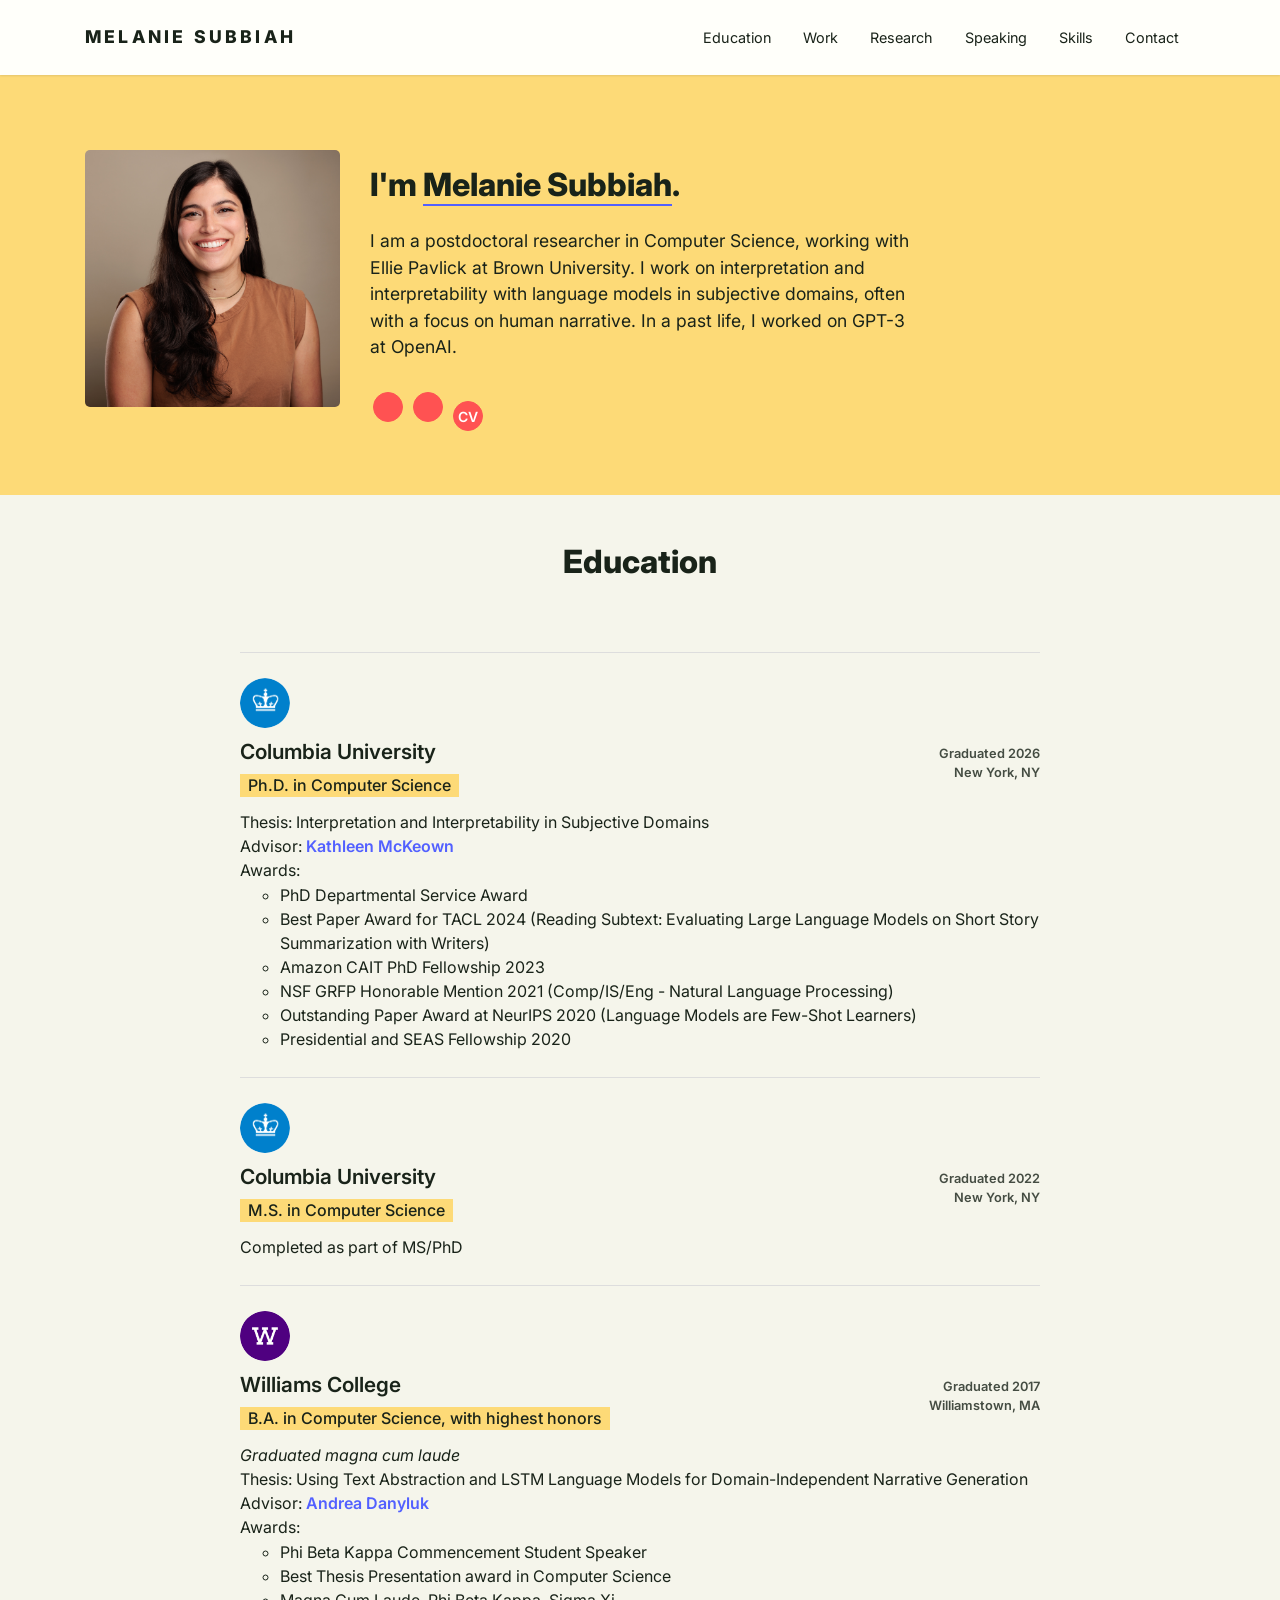
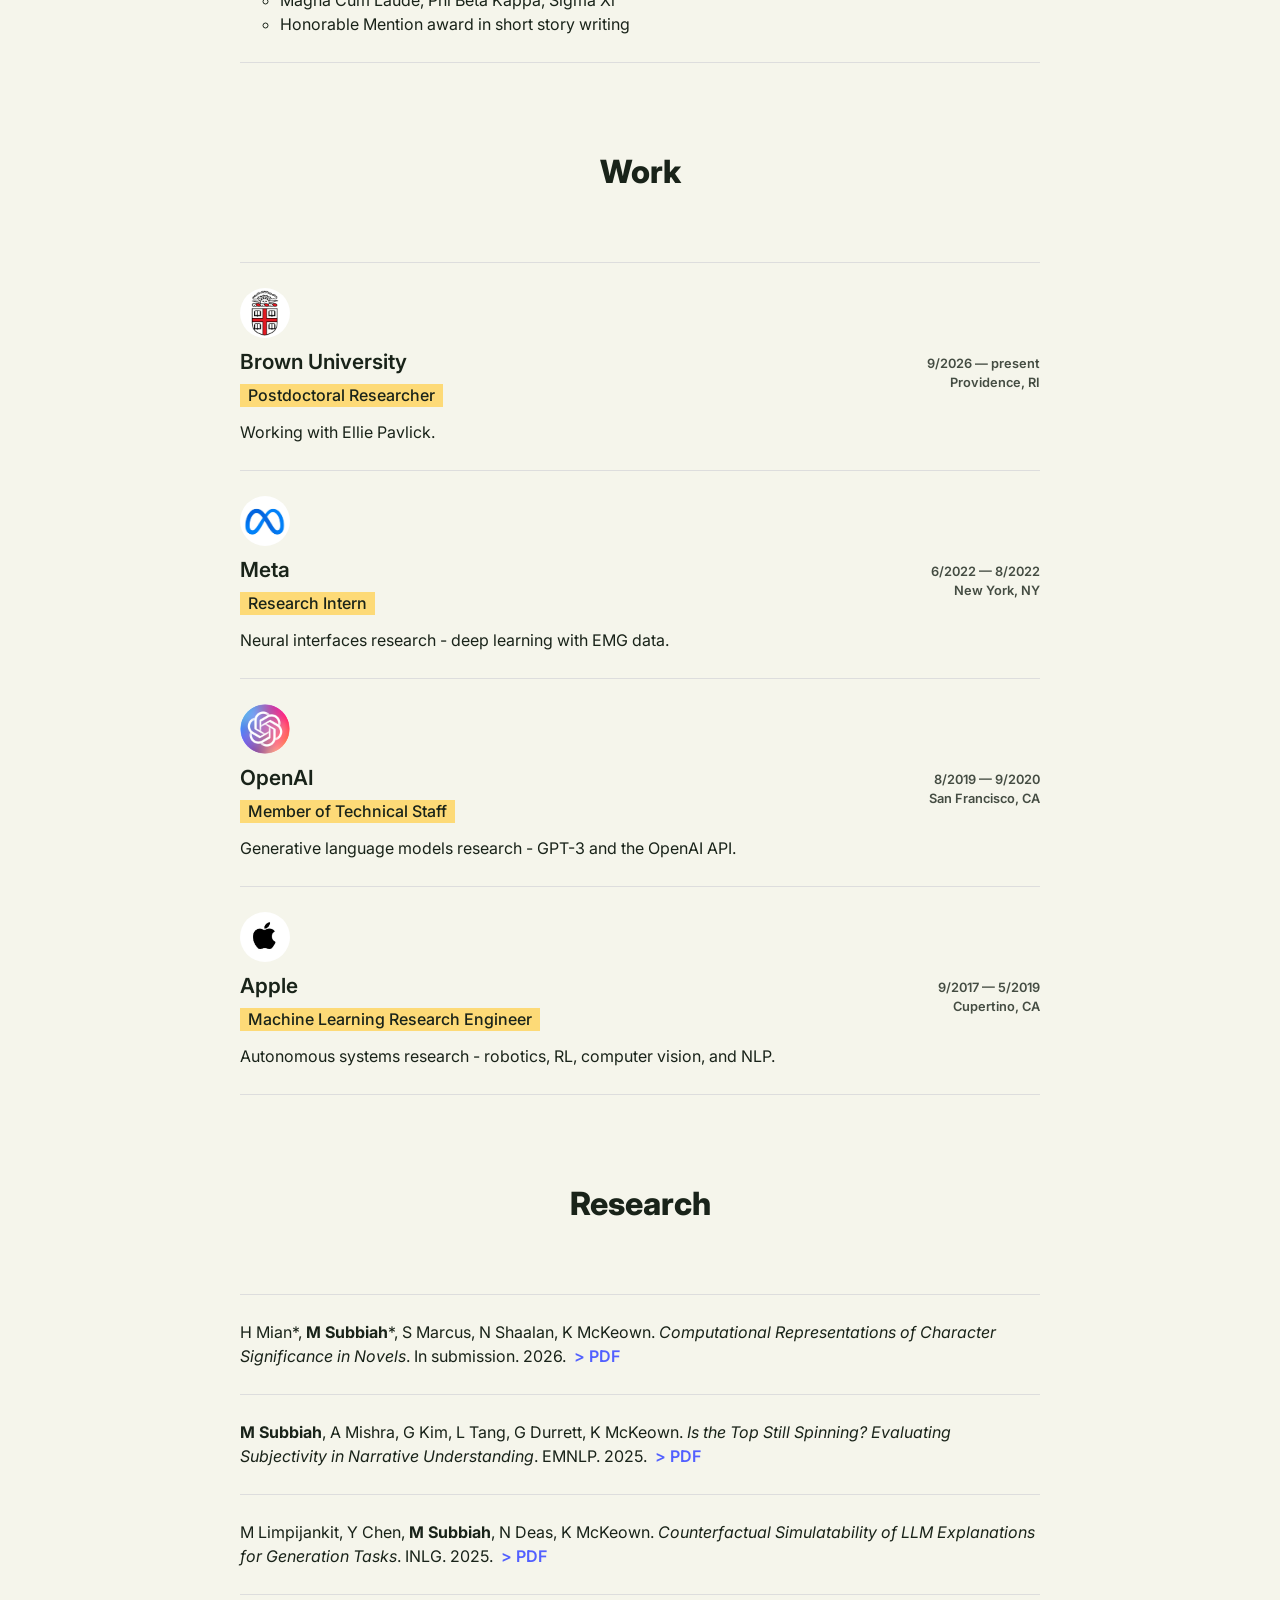
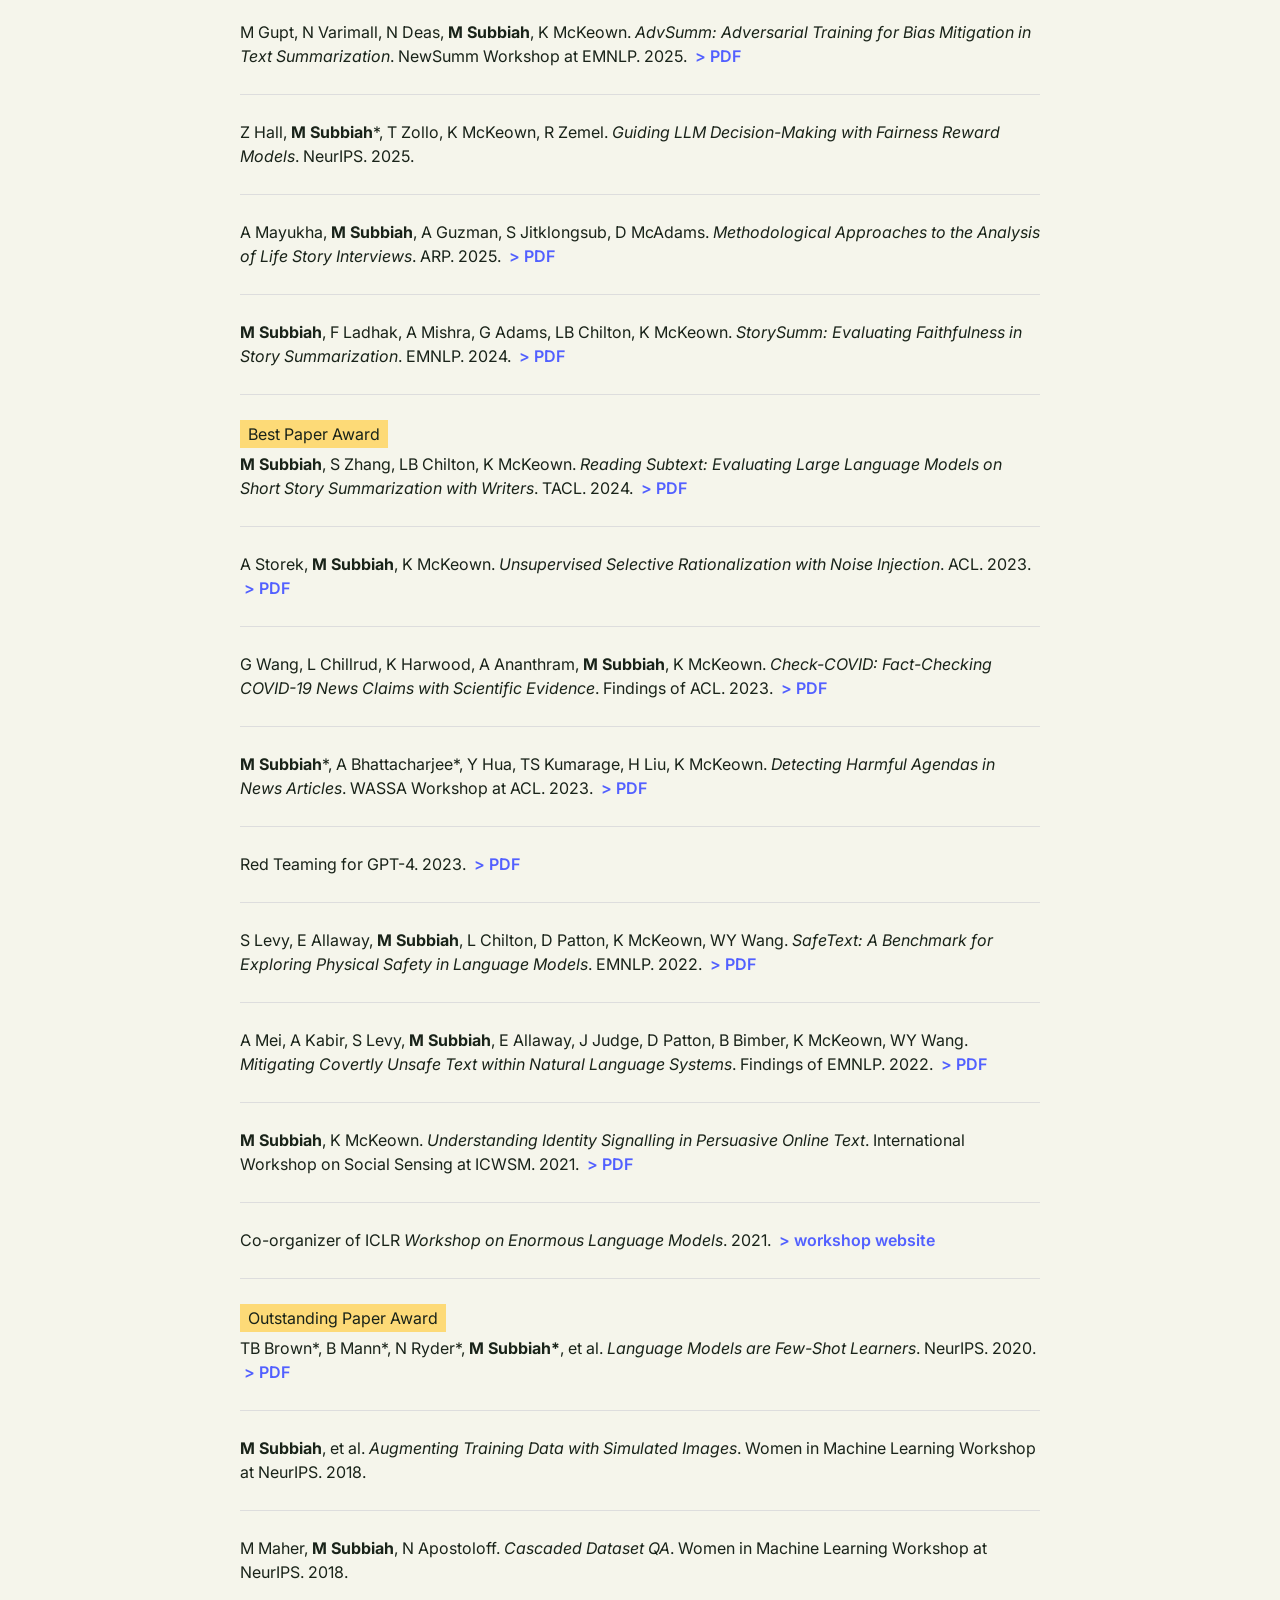
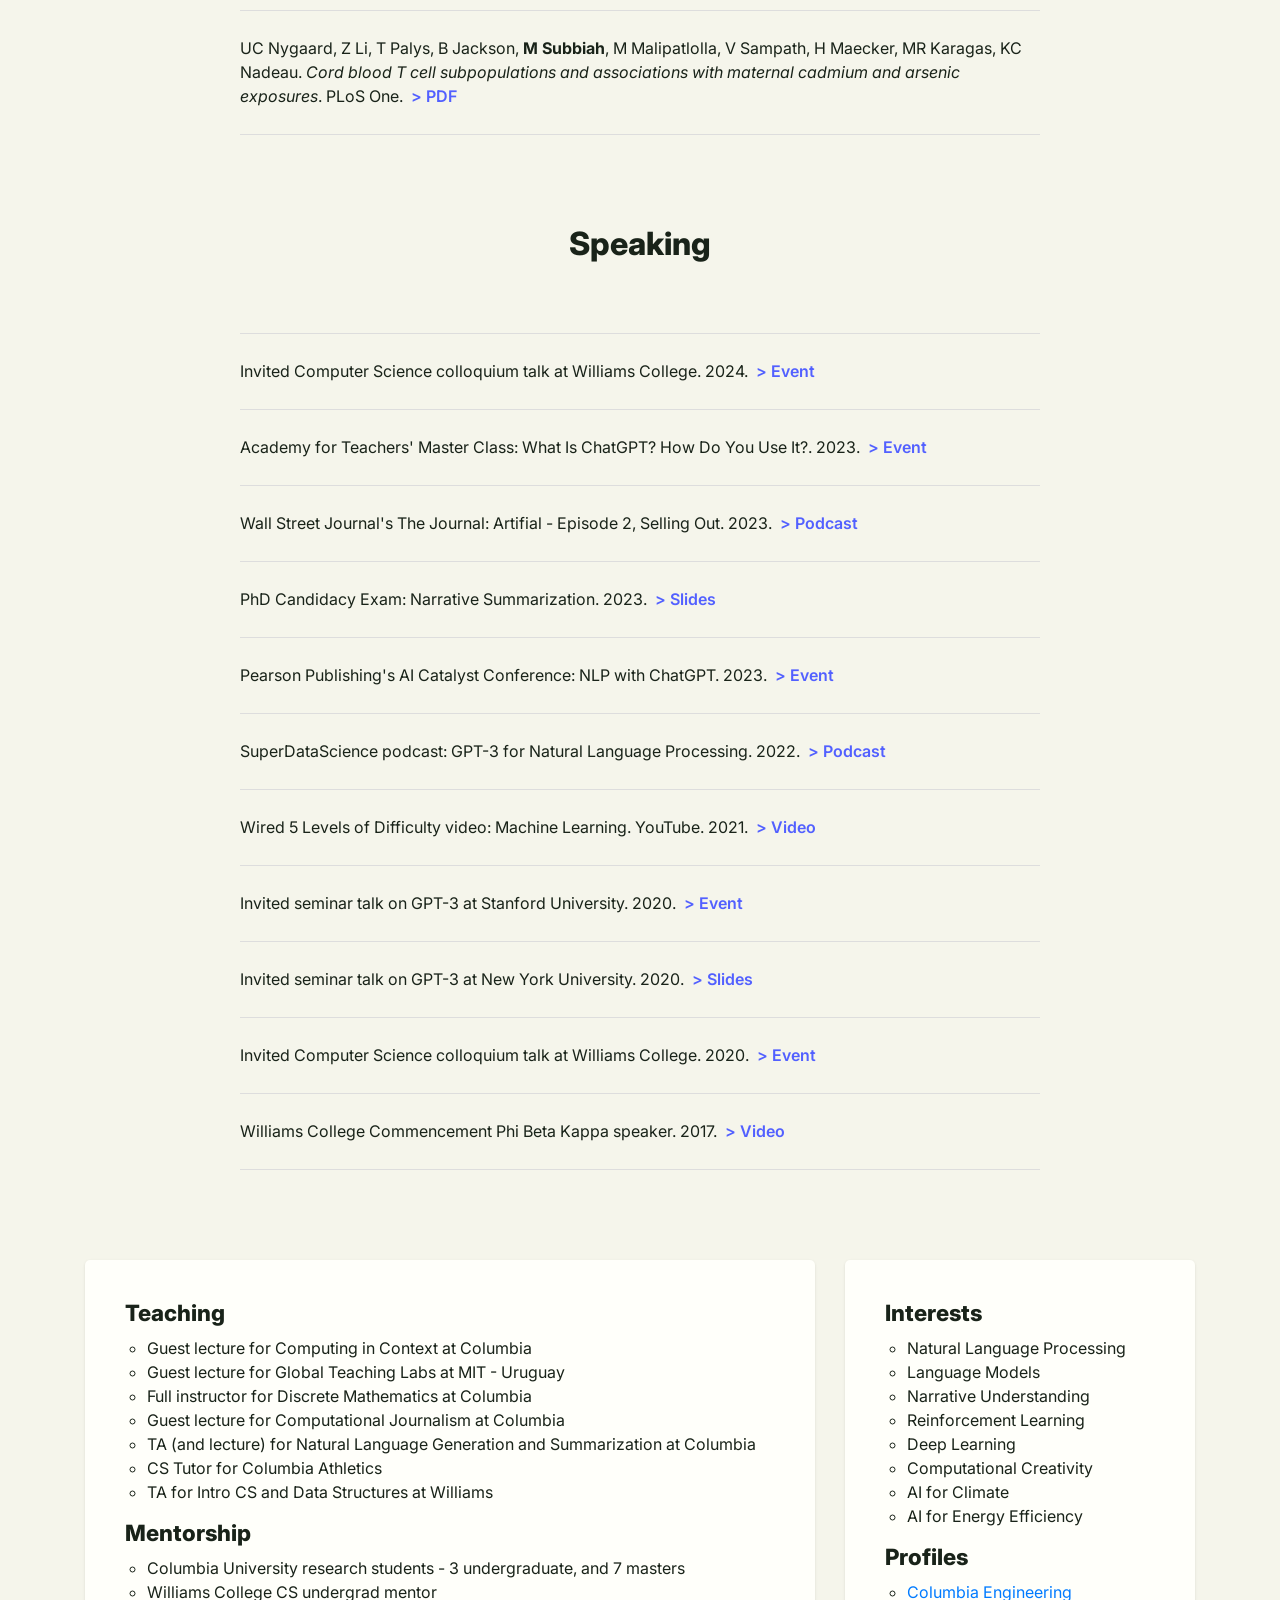
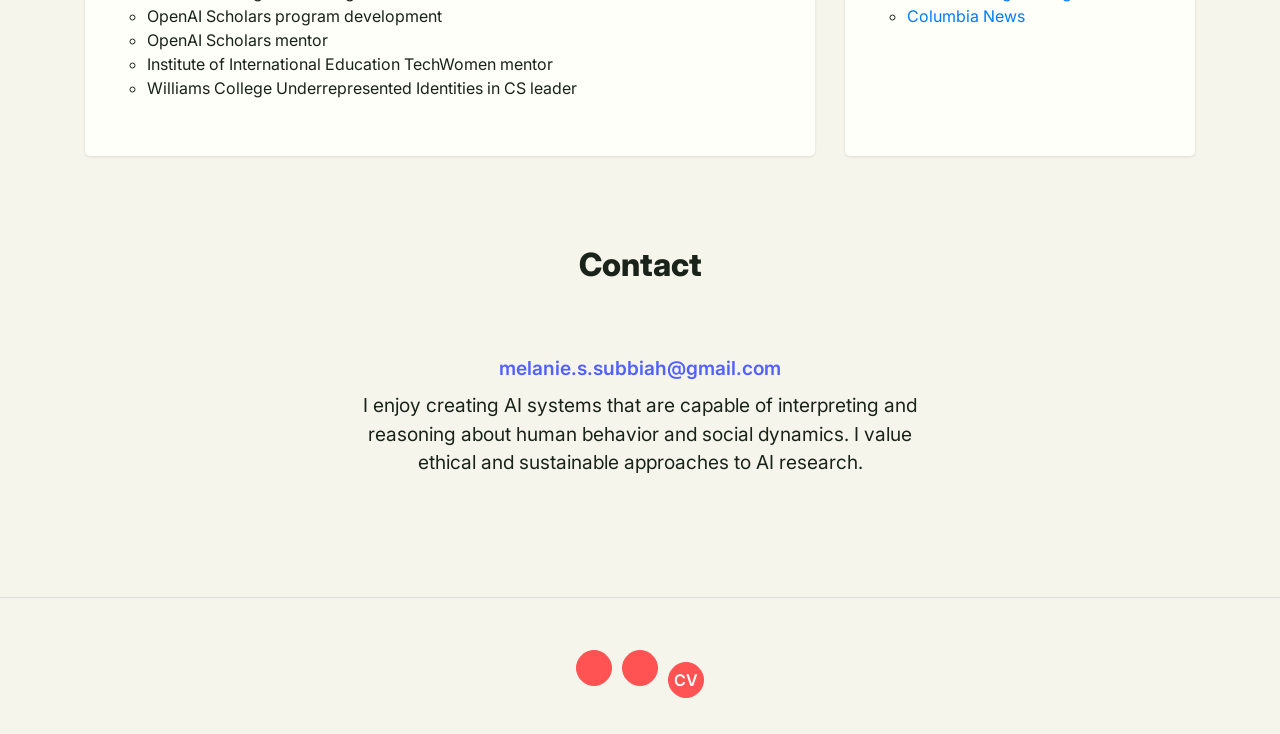
==== index.html @ 5f4b0fea "Change image references in meta tags Updated Open Graph and Twitter meta tags to use new image." ====
<!DOCTYPE html>
<html>
  <head>
    <meta charset="utf-8">
    <meta name="viewport" content="width=device-width, initial-scale=1">

    <!-- Verify site with Google -->
    <meta name="google-site-verification" content="v_KXJewHoq_SCTnVBv57Pz_Hg-CjJPvRETBQ6Ztv-lg" />

    <!-- Melanie Subbiah -->
    <title>Melanie Subbiah</title>
    <link rel="shortcut icon" type="image/x-icon" href="assets/img/favicon.jpg"/>

    <meta property="og:site_name" content="Melanie Subbiah"/>
    <meta property="og:title" content="Melanie Subbiah"/>
    <meta property="og:url" content="https://melaniesubbiah.github.io/"/>
    <meta property="og:type" content="website"/>
    <meta property="og:description" content="Postdoctoral researcher at Brown University"/>
    <meta property="og:image" content="assets/img/MelanieS--2square.jpg"/>
    <meta property="og:image:width" content="700"/>
    <meta property="og:image:height" content="500"/>
    <meta itemprop="name" content="Melanie Subbiah"/>
    <meta itemprop="url" content="https://melaniesubbiah.github.io/"/>
    <meta itemprop="description" content="Postdoctoral researcher at Brown University"/>
    <meta itemprop="thumbnailUrl" content="assets/img/MelanieS--2square.jpg"/>
    <link rel="image_src" href="assets/img/MelanieS--2square.jpg" />
    <meta itemprop="image" content="assets/img/MelanieS--2square.jpg"/>
    <meta name="twitter:title" content="Melanie Subbiah"/>
    <meta name="twitter:image" content="assets/img/MelanieS--2square.jpg"/>
    <meta name="twitter:url" content="https://melaniesubbiah.github.io/"/>
    <meta name="twitter:card" content="Melanie Subbiah"/>
    <meta name="twitter:description" content="Postdoctoral researcher at Brown University"/>
    <meta name="description" content="Postdoctoral researcher at Brown University" />

    <link rel="stylesheet" href="https://maxcdn.bootstrapcdn.com/bootstrap/4.0.0/css/bootstrap.min.css">
    <link rel="stylesheet" href="https://code.ionicframework.com/ionicons/2.0.1/css/ionicons.min.css">
    <link rel="stylesheet" type="text/css" href="assets/css/style.css">
  </head>
  <body>
   <nav class="navbar fixed-top navbar-expand-lg navbar-light page-navbar gradient">
      <div class="container">
        <a class="navbar-brand logo" href="#about">Melanie Subbiah</a>
        <button class="navbar-toggler" type="button" data-toggle="collapse" data-target="#navbarNav" aria-controls="navbarNav" aria-expanded="false" aria-label="Toggle navigation">
          <span class="navbar-toggler-icon"></span>
        </button>
        <div class="collapse navbar-collapse" id="navbarNav">
          <ul class="navbar-nav ml-auto">
            <li class="nav-item item">
              <li class="nav-item item">
                  <a class="nav-link" href="#education">Education</a>
              </li>
              <li class="nav-item item">
                <a class="nav-link" href="#experience">Work</a>
              </li>
              <li class="nav-item item">
                <a class="nav-link" href="#research">Research</a>
              </li>
              <li class="nav-item item">
                <a class="nav-link" href="#speaking">Speaking</a>
              </li>
              <li class="nav-item item">
                <a class="nav-link" href="#skills">Skills</a>
              </li>
              <li class="nav-item item">
                  <a class="nav-link" href="#contact">Contact</a>
              </li>
            </li>
          </ul>
        </div>
      </div>
    </nav>
    <main class="page cv-page">
      <section class="cv-block block-intro pb-5" id="about">
        <div class="container">
          <div class="group">
            <div class="row">
              <div class="col-md-3 pt-5 pt-md-0">
                <img class="img-fluid avatar" alt="Melanie Subbiah" src="assets/img/MelanieS-square.jpg">
              </div>
              <div class="col-md-6">
                <h2 class="py-3">I'm <span class="name">Melanie Subbiah</span>.</h2> 
                <p>I am a postdoctoral researcher in Computer Science, working with Ellie Pavlick at Brown University. I work on interpretation and interpretability with language models in subjective domains, often with a focus on human narrative. In a past life, I worked on GPT-3 at OpenAI.<p>
                <div class="social-icons py-3">
                  <a href="https://scholar.google.com/citations?user=pe3_XoIAAAAJ" target="_blank"><i class="ion-university" title="Google Scholar" alt="Google Scholar"></i></a>
                  <a href="https://www.linkedin.com/in/melanie-subbiah-7b702a8a/" target="_blank"><i class="ion-social-linkedin" title="LinkedIn" alt="LinkedIn"></i></a>
                  <a href="assets/MelanieSubbiah_CV.pdf" target="_blank" alt="CV">CV</a>
                </div>
              </div>
            </div>
          </div>
        </div>
      </section>
      <section class="cv-block info featured-work">
        <div class="container pt-5">
           <!-- <div class="group" id="features">
            <div class="row">
              <div class="col-md-4 pb-3 pb-md-0">
                <div class="contact-info info-card">
                  <img class="img-fluid feature" alt="Wired" src="assets/img/readingsubtext.png">
                  <p class="mt-4">First author on the Reading Subtext paper (Best Paper Award for TACL 2024).</p>
                  <p class="mb-0">
                    <a href="https://direct.mit.edu/tacl/article/doi/10.1162/tacl_a_00702/124837/Reading-Subtext-Evaluating-Large-Language-Models" target="_blank">> read</a>
                  </p>
                </div>
              </div>
              <div class="col-md-4 pb-3 pb-md-0">
                <div class="contact-info info-card">
                  <img class="img-fluid feature" alt="Wired" src="assets/thejournal.png">
                  <p class="mt-4">Interview on The Journal (top 10 US daily news podcast).</p>
                  <p class="mb-0">
                    <a href="https://www.wsj.com/podcasts/the-journal/artificial-episode-2-selling-out/239740ec-071f-4493-96cb-91a6080e60ce" target="_blank">> listen</a>
                  </p>
                </div>
              </div>
              <div class="col-md-4 pb-3 pb-md-0">
                <div class="skills info-card">
                  <img class="img-fluid feature" alt="podcast thumbnail" src="assets/img/podcast-thumbnail.jpg">
                  <p class="mt-4">Guest on the SuperDataScience podcast (~50,000 listens).</p>
                  <p class="mb-0">
                    <a href="https://www.superdatascience.com/podcast/gpt-3-for-natural-language-processing" target="_blank">> listen</a>
                  </p>
                </div>
              </div>
              <div class="col-md-4 pb-3 pb-md-0">
                <div class="contact-info info-card">
                  <img class="img-fluid feature" alt="GPT-3" src="assets/img/gpt3-2.png">
                  <p class="mt-4">
                    Co-lead author on the GPT-3 paper (Outstanding Paper Award @ NeurIPS 2020, ~48,000 citations).
                  </p>
                  <p class="mb-0">
                    <a href="https://neuripsconf.medium.com/announcing-the-neurips-2020-award-recipients-73e4d3101537#:~:text=The%20winners%20of%20the%20NeurIPS,Gatti%20(Politecnico%20di%20Milano)." target="_blank">> read</a>
                  </p>
                </div>
              </div>
            </div>
          </div> -->
          <div class="education group" id="education">
            <h2 class="text-center">Education</h2>
            <div class="item">
              <div class="exp-icon">
                <a href="https://www.columbia.edu/" target="_blank"><img class="img-fluid bg-white rounded-circle" alt="Columbia" src="assets/img/columbia.png"></a>
              </div>
              <div class="row">
                <div class="col-md-8">
                  <h3>Columbia University
                  </h3>
                  <h4 class="organization">Ph.D. in Computer Science</h4>
                </div>
                <div class="col-md-4">
                  <time class="period">Graduated 2026<br>New York, NY</time>
                </div>
              </div>
              <p>
                Thesis: Interpretation and Interpretability in Subjective Domains<br>
                Advisor: <a href="http://www.cs.columbia.edu/~kathy/" target="_blank">Kathleen McKeown</a><br>
                Awards:
              </p>
              <ul>
                  <li>PhD Departmental Service Award</li>
                  <li>Best Paper Award for TACL 2024 (Reading Subtext: Evaluating Large Language Models on Short Story Summarization with Writers)</li>
                  <li>Amazon CAIT PhD Fellowship 2023</li>
                  <li>NSF GRFP Honorable Mention 2021 (Comp/IS/Eng - Natural Language Processing)</li>
                  <li>Outstanding Paper Award at NeurIPS 2020 (Language Models are Few-Shot Learners)</li>
                  <li>Presidential and SEAS Fellowship 2020</li>
              </ul>
            </div>
            <div class="item">
              <div class="exp-icon">
                <a href="https://www.columbia.edu/" target="_blank"><img class="img-fluid bg-white rounded-circle" alt="Columbia" src="assets/img/columbia.png"></a>
              </div>
              <div class="row">
                <div class="col-md-8">
                  <h3>Columbia University
                  </h3>
                  <h4 class="organization">M.S. in Computer Science</h4>
                </div>
                <div class="col-md-4">
                  <time class="period">Graduated 2022<br>New York, NY</time>
                </div>
              </div>
              <p>
                Completed as part of MS/PhD
              </p>
            </div>
            <div class="item">
              <div class="exp-icon">
                <a href="https://www.williams.edu/" target="_blank"><img class="img-fluid bg-white rounded-circle" alt="Williams" src="assets/img/williams.jpeg"></a>
              </div>
              <div class="row">
                <div class="col-md-8">
                  <h3>Williams College</h3>
                  <h4 class="organization">B.A. in Computer Science, with highest honors</h4>
                </div>
                <div class="col-md-4">
                  <time class="period">Graduated 2017<br>Williamstown, MA</time>
                </div>
              </div>
              <p>
                <em>Graduated magna cum laude</em><br>
                Thesis: Using Text Abstraction and LSTM Language Models for Domain-Independent Narrative Generation<br>
                Advisor: <a href="https://csci.williams.edu/people/faculty/andrea-danyluk/" target="_blank">Andrea Danyluk</a><br>
                Awards:
                <ul>
                    <li>Phi Beta Kappa Commencement Student Speaker</li>
                    <li>Best Thesis Presentation award in Computer Science</li>
                    <li>Magna Cum Laude, Phi Beta Kappa, Sigma Xi</li>
                    <li>Honorable Mention award in short story writing</li>
                </ul>
              </p>
            </div>
          </div>
          <div class="experience group" id="experience">
            <h2 class="text-center">Work</h2>
            <div class="item">
              <div class="exp-icon">
                <a href="https://cs.brown.edu/people/epavlick/" target="_blank"><img class="img-fluid bg-white rounded-circle" alt="brown" src="assets/img/brown.png"></a>
              </div>
              <div class="row">
                <div class="col-md-8">
                  <h3>Brown University</h3>
                  <h4 class="organization">Postdoctoral Researcher</h4>
                </div>
                <div class="col-md-4">
                  <time class="period">9/2026 — present<br>Providence, RI</time>
                </div>
              </div>
              <p>Working with Ellie Pavlick.</p>
            </div>
            <div class="item">
              <div class="exp-icon">
                <a href="https://tech.fb.com/ar-vr/2021/03/inside-facebook-reality-labs-wrist-based-interaction-for-the-next-computing-platform/" target="_blank"><img class="img-fluid bg-white rounded-circle" alt="OpenAI" src="assets/img/meta.jpg"></a>
              </div>
              <div class="row">
                <div class="col-md-8">
                  <h3>Meta</h3>
                  <h4 class="organization">Research Intern</h4>
                </div>
                <div class="col-md-4">
                  <time class="period">6/2022 — 8/2022<br>New York, NY</time>
                </div>
              </div>
              <p>Neural interfaces research - deep learning with EMG data.</p>
            </div>
            <div class="item">
              <div class="exp-icon">
                <a href="https://www.openai.com" target="_blank"><img class="img-fluid bg-white rounded-circle" alt="OpenAI" src="assets/img/openai.png"></a>
              </div>
              <div class="row">
                <div class="col-md-8">
                  <h3>OpenAI</h3>
                  <h4 class="organization">Member of Technical Staff</h4>
                </div>
                <div class="col-md-4">
                  <time class="period">8/2019 — 9/2020<br>San Francisco, CA</time>
                </div>
              </div>
              <p>Generative language models research - GPT-3 and the OpenAI API.</p>
            </div>
            <div class="item">
              <div class="exp-icon">
                <a href="https://machinelearning.apple.com/" target="_blank"><img class="img-fluid bg-white rounded-circle" alt="Apple" src="assets/img/apple.jpg"></a>
              </div>
              <div class="row">
                <div class="col-md-6">
                  <h3>Apple</h3>
                  <h4 class="organization">Machine Learning Research Engineer</h4>
                </div>
                <div class="col-md-6">
                  <time class="period">9/2017 — 5/2019<br>Cupertino, CA</time>
                </div>
              </div>
              <p>Autonomous systems research - robotics, RL, computer vision, and NLP.</p>
            </div>
          </div>
          <div class="research group" id="research">
            <h2 class="text-center">Research</h2>
            <div class="item">
              <p>
                H Mian*, <b>M Subbiah</b>*, S Marcus, N Shaalan, K McKeown. <em>Computational Representations of Character Significance in Novels</em>. In submission. 2026. 
                <a href="https://arxiv.org/pdf/2601.15508" target="_blank">&nbsp;> PDF</a>
              </p>
            </div>
            <div class="item">
              <p>
                <b>M Subbiah</b>, A Mishra, G Kim, L Tang, G Durrett, K McKeown. <em>Is the Top Still Spinning? Evaluating Subjectivity in Narrative Understanding</em>. EMNLP. 2025. 
                <a href="https://arxiv.org/abs/2504.01132" target="_blank">&nbsp;> PDF</a>
              </p>
            </div>
            <div class="item">
              <p>
                M Limpijankit, Y Chen, <b>M Subbiah</b>, N Deas, K McKeown. <em>Counterfactual Simulatability of LLM Explanations for Generation Tasks</em>. INLG. 2025. 
                <a href="https://arxiv.org/abs/2505.21740" target="_blank">&nbsp;> PDF</a>
              </p>
            </div>
            <div class="item">
              <p>
                M Gupt, N Varimall, N Deas, <b>M Subbiah</b>, K McKeown. <em>AdvSumm: Adversarial Training for Bias Mitigation in Text Summarization</em>. NewSumm Workshop at EMNLP. 2025. 
                <a href="https://arxiv.org/abs/2506.06273" target="_blank">&nbsp;> PDF</a>
              </p>
            </div>
            <div class="item">
              <p>
                Z Hall, <b>M Subbiah</b>*, T Zollo, K McKeown, R Zemel. <em>Guiding LLM Decision-Making with Fairness Reward Models</em>. NeurIPS. 2025. 
<!--                 <a href="https://arxiv.org/pdf/2407.06501" target="_blank">&nbsp;> PDF</a> -->
              </p>
            </div>
            <div class="item">
              <p>
                A Mayukha, <b>M Subbiah</b>, A Guzman, S Jitklongsub, D McAdams. <em>Methodological Approaches to the Analysis of Life Story Interviews</em>. ARP. 2025. 
                <a href="https://drive.google.com/file/d/15t9XjlLM0LvvkenDAFBWDSKEzgTQ58pH/view" target="_blank">&nbsp;> PDF</a>
              </p>
            </div>
            <div class="item">
              <p>
                <b>M Subbiah</b>, F Ladhak, A Mishra, G Adams, LB Chilton, K McKeown. <em>StorySumm: Evaluating Faithfulness in Story Summarization</em>. EMNLP. 2024. 
                <a href="https://arxiv.org/pdf/2407.06501" target="_blank">&nbsp;> PDF</a>
              </p>
            </div>
            <div class="item">
              <p>
                <span class="organization mb-1">Best Paper Award</span>
                <br>
                <b>M Subbiah</b>, S Zhang, LB Chilton, K McKeown. <em>Reading Subtext: Evaluating Large Language Models on Short Story Summarization with Writers</em>. TACL. 2024. 
                <a href="https://arxiv.org/pdf/2403.01061.pdf" target="_blank">&nbsp;> PDF</a>
              </p>
            </div>
            <div class="item">
              <p>
                A Storek, <b>M Subbiah</b>, K McKeown. <em>Unsupervised Selective Rationalization with Noise Injection</em>. ACL. 2023. 
                <a href="https://arxiv.org/pdf/2305.17534.pdf" target="_blank">&nbsp;> PDF</a>
              </p>
            </div>
            <div class="item">
              <p>
                G Wang, L Chillrud, K Harwood, A Ananthram, <b>M Subbiah</b>, K McKeown. <em>Check-COVID: Fact-Checking COVID-19 News Claims with Scientific Evidence</em>. Findings of ACL. 2023. 
                <a href="https://arxiv.org/pdf/2305.18265.pdf" target="_blank">&nbsp;> PDF</a>
              </p>
            </div>
            <div class="item">
              <p>
                <b>M Subbiah</b>*, A Bhattacharjee*, Y Hua, TS Kumarage, H Liu, K McKeown. <em>Detecting Harmful Agendas in News Articles</em>. WASSA Workshop at ACL. 2023. 
                <a href="https://arxiv.org/pdf/2302.00102.pdf" target="_blank">&nbsp;> PDF</a>
              </p>
            </div>
            <div class="item">
              <p>
                Red Teaming for GPT-4. 2023. 
                <a href="https://arxiv.org/pdf/2303.08774.pdf" target="_blank">&nbsp;> PDF</a>
              </p>
            </div>
            <div class="item">
              <p>
                S Levy, E Allaway, <b>M Subbiah</b>, L Chilton, D Patton, K McKeown, WY Wang. <em>SafeText: A Benchmark for Exploring Physical Safety in Language Models</em>. EMNLP. 2022. 
                <a href="https://arxiv.org/pdf/2210.10045.pdf" target="_blank">&nbsp;> PDF</a>
              </p>
            </div>
            <div class="item">
              <p>
                A Mei, A Kabir, S Levy, <b>M Subbiah</b>, E Allaway, J Judge, D Patton, B Bimber, K McKeown, WY Wang. <em>Mitigating Covertly Unsafe Text within Natural Language Systems</em>. Findings of EMNLP. 2022. 
                <a href="https://arxiv.org/pdf/2210.09306.pdf" target="_blank">&nbsp;> PDF</a>
              </p>
            </div>
            <div class="item">
              <p>
                <b>M Subbiah</b>, K McKeown. <em>Understanding Identity Signalling in Persuasive Online Text</em>. International Workshop on Social Sensing at ICWSM. 2021. 
                <a href="https://workshop-proceedings.icwsm.org/pdf/2021_38.pdf" target="_blank">&nbsp;> PDF</a>
              </p>
            </div>
            <div class="item">
              <p>Co-organizer of ICLR <em>Workshop on Enormous Language Models</em>. 2021. 
                <a href="https://welmworkshop.github.io/" target="_blank">&nbsp;> workshop website</a>
              </p>
            </div>
            <div class="item">
              <p>
                <span class="organization mb-1">Outstanding Paper Award</span>
                <br>
                TB Brown*, B Mann*, N Ryder*, <b>M Subbiah*</b>, et al. <em>Language Models are Few-Shot Learners</em>. NeurIPS. 2020. 
                <a href="https://papers.nips.cc/paper/2020/file/1457c0d6bfcb4967418bfb8ac142f64a-Paper.pdf" target="_blank">&nbsp;> PDF</a>
              </p>
            </div>
            <div class="item">
              <p>
                <b>M Subbiah</b>, et al. <em>Augmenting Training Data with Simulated Images</em>. Women in Machine Learning Workshop at NeurIPS. 2018.
              </p>
            </div>
            <div class="item">
              <p>
                M Maher, <b>M Subbiah</b>, N Apostoloff. <em>Cascaded Dataset QA</em>. Women in Machine Learning Workshop at NeurIPS. 2018.
              </p>
            </div>
            <div class="item">
              <p>
                UC Nygaard, Z Li, T Palys, B Jackson, <b>M Subbiah</b>, M Malipatlolla, V Sampath, H Maecker, MR Karagas, KC Nadeau. <em>Cord blood T cell subpopulations and associations with maternal cadmium and arsenic exposures</em>. PLoS One. 
                <a href="https://www.ncbi.nlm.nih.gov/pmc/articles/PMC5491028/pdf/pone.0179606.pdf" target="_blank">&nbsp;> PDF</a>
              </p>
            </div>
          </div>
          <div class="speaking group" id="speaking">
            <h2 class="text-center">Speaking</h2>
            <div class="item">
              <p>
                Invited Computer Science colloquium talk at Williams College. 2024. <a href="https://csci.williams.edu/colloquium-5-03-melanie-subbiah-17-columbia-university-phd-candidate/" target="_blank">&nbsp;> Event</a>
              </p>
            </div>
            <div class="item">
              <p>
                Academy for Teachers' Master Class: What Is ChatGPT? How Do You Use It?. 2023. <a href="https://www.academyforteachers.org/program/what-is-chatgpt-how-do-you-use-it" target="_blank">&nbsp;> Event</a>
              </p>
            </div>
            <div class="item">
              <p>
                Wall Street Journal's The Journal: Artifial - Episode 2, Selling Out. 2023. <a href="https://www.wsj.com/podcasts/the-journal/artificial-episode-2-selling-out/239740ec-071f-4493-96cb-91a6080e60ce" target="_blank">&nbsp;> Podcast</a>
              </p>
            </div>
            <div class="item">
              <p>
                PhD Candidacy Exam: Narrative Summarization. 2023. <a href="assets/Candidacy.pdf" target="_blank">&nbsp;> Slides</a>
              </p>
            </div>
            <div class="item">
              <p>
                Pearson Publishing's AI Catalyst Conference: NLP with ChatGPT. 2023. <a href="https://www.oreilly.com/live-events/ai-catalyst-conference-nlp-with-chatgpt-and-other-large-language-models/0636920084097/" target="_blank">&nbsp;> Event</a>
              </p>
            </div>
            <div class="item">
              <p>
                SuperDataScience podcast: GPT-3 for Natural Language Processing. 2022. <a href="https://www.superdatascience.com/podcast/gpt-3-for-natural-language-processing" target="_blank">&nbsp;> Podcast</a>
              </p>
            </div>
            <div class="item">
              <p>
                Wired 5 Levels of Difficulty video: Machine Learning. YouTube. 2021. <a href="https://www.youtube.com/watch?t=892&v=5q87K1WaoFI&feature=youtu.be" target="_blank">&nbsp;> Video</a>
              </p>
            </div>
            <div class="item">
              <p>
                Invited seminar talk on GPT-3 at Stanford University. 2020. <a href="https://nlp.stanford.edu/seminar/details/melaniesubbiah.shtml" target="_blank">&nbsp;> Event</a>
              </p>
            </div>
            <div class="item">
              <p>
                Invited seminar talk on GPT-3 at New York University. 2020. <a href="assets/gpt3-slides.pdf" target="_blank">&nbsp;> Slides</a>
              </p>
            </div>
            <div class="item">
              <p>
                Invited Computer Science colloquium talk at Williams College. 2020. <a href="https://csci.williams.edu/colloquium-melanie-subbiah-17/" target="_blank">&nbsp;> Event</a>
              </p>
            </div>
            <div class="item">
              <p>
                Williams College Commencement Phi Beta Kappa speaker. 2017. <a href="https://www.youtube.com/watch?v=u_I_GkOikXY" target="_blank">&nbsp;> Video</a>
              </p>
            </div>
          </div>
          <div class="group" id="skills">
            <div class="row">
              <div class="col-lg-8 pb-3 pb-lg-0">
                <div class="contact-info info-card">
                  <h2>Teaching</h2>
                  <ul>
                    <li>Guest lecture for Computing in Context at Columbia</li>
                    <li>Guest lecture for Global Teaching Labs at MIT - Uruguay</li>
                    <li>Full instructor for Discrete Mathematics at Columbia</li>
                    <li>Guest lecture for Computational Journalism at Columbia</li>
                    <li>TA (and lecture) for Natural Language Generation and Summarization at Columbia</li>
                    <li>CS Tutor for Columbia Athletics</li>
                    <li>TA for Intro CS and Data Structures at Williams</li>
                  </ul>
                  <h2>Mentorship</h2>
                  <ul>
                    <li>Columbia University research students - 3 undergraduate, and 7 masters</li>
                    <li>Williams College CS undergrad mentor</li>
                    <li>OpenAI Scholars program development</li>
                    <li>OpenAI Scholars mentor</li>
                    <li>Institute of International Education TechWomen mentor</li>
                    <li>Williams College Underrepresented Identities in CS leader</li>
                  </ul>
                </div>
              </div>
              <div class="col-lg-4 pb-3 pb-lg-0">
                <div class="contact-info info-card">
                  <h2>Interests</h2>
                  <ul>
                    <li>Natural Language Processing</li>
                    <li>Language Models</li>
                    <li>Narrative Understanding</li>
                    <li>Reinforcement Learning</li>
                    <li>Deep Learning</li>
                    <li>Computational Creativity</li>
                    <li>AI for Climate</li>
                    <li>AI for Energy Efficiency</li>
                  </ul>
                  <h2>Profiles</h2>
                  <ul>
                    <li><a href="https://topics.engineering.columbia.edu/identifying-misinformation-intent/" target="_blank"> Columbia Engineering</a></li>
                    <li><a href="https://news.columbia.edu/news/columbia-engineering-student-whats-next-artificial-intelligence" target="_blank"> Columbia News</a></li>
                  </ul>
                </div>
              </div>
            </div>
          </div>
          <div class="hobbies group text-center pb-5 pb-lg-0" id="contact">
            <h2>Contact</h2>
            <p>
              <!--<a href="tel:4153504761">415-350-4761</a>
              &nbsp;&nbsp;&nbsp;|&nbsp;&nbsp;&nbsp;-->
              <a href="mailto:melanie.s.subbiah&#64;gmail.com">melanie.s.subbiah&#64;gmail.com</a>
            </p>
            <p class="pt-2">I enjoy creating AI systems that are capable of interpreting and reasoning about human behavior and social dynamics. I value ethical and sustainable approaches to AI research.</p>
          </div>
        </div>
      </section>
      <footer class="page-footer">
        <div class="container">
          <div class="social-icons">
            <a href="https://scholar.google.com/citations?user=pe3_XoIAAAAJ" target="_blank"><i class="ion-university" title="Google Scholar" alt="Google Scholar"></i></a>
            <a href="https://www.linkedin.com/in/melanie-subbiah-7b702a8a/" target="_blank"><i class="ion-social-linkedin" title="LinkedIn" alt="LinkedIn"></i></a>
            <a href="assets/melanie-subbiah-resume.pdf" target="_blank" alt="CV">CV</a>
          </div>
        </div>
      </footer>
    </main>
  </body>
  <script src="https://code.jquery.com/jquery-3.2.1.min.js"></script>
  <script src="https://maxcdn.bootstrapcdn.com/bootstrap/4.0.0/js/bootstrap.min.js"></script>
  <script src="assets/js/script.js"></script>
</html>
---- assets/css/style.css ----
@import url('https://fonts.googleapis.com/css2?family=Inter:wght@400;600;800&display=swap');

:root {
    --background:       #F5F5EB;    /* bg dark */
    --background-shade: #FFFFFA;    /* bg light */
    --primary:          #192319;    /* font */
    --secondary:        #5260FF;    /* linked text */
    --accent:           #FF5252;    /* social icons */
    --highlight:        #FDDA77;    /* highlights */
}

h1, h2 {
    font-family: 'Inter', sans-serif;
    color: var(--primary);
    font-weight: 800;
}

body {
    font-family: 'Inter', sans-serif;
    color: var(--primary);
}

p {
    color: var(--primary);
}

p a {
    color: var(--secondary);
    font-weight: 600;
    text-decoration: none !important;
}

p a:hover {
    color: var(--secondary);
    opacity: .8;
    border-bottom: 1px solid var(--secondary);
}

.name {
    border-bottom: 2px solid var(--secondary);
}

.feature {
    max-height: 150px;
}

.featured-work {
    padding-top: 0px !important;
}

.page {
    background-color: var(--background);
}
.page-navbar.navbar{
    box-shadow: 0 1px 2px rgba(0, 0, 0, 0.1);
    background-color: var(--background-shade);
}

.page-navbar .navbar-nav .nav-item a{
    font-weight: 400;
    font-size: 0.9rem;
}

.page-navbar .navbar-nav .nav-item a:hover{
    background-color: var(--highlight);
}

.page-navbar.navbar-light .navbar-nav .nav-link {
    color: var(--primary);
    padding: 0 1rem;
}

.page-navbar .logo{
    color: var(--primary);
    font-size: 1.1rem;
    text-transform: uppercase;
    font-weight: 800;
    letter-spacing: 0.2rem;
}

.page-navbar.fixed-top + .page{
    padding-top: 30px;
}

.gradient{
    background-color: white;
}

.cv-block.block-intro{
    text-align: left;
    margin: auto;
    background-color: var(--highlight);
}

.cv-block.block-intro .about{
    max-width: 800px;
    margin: auto;
}

.cv-block.block-intro p{
    font-size: 1.1em;
    font-weight: 400;
}

.cv-block.block-intro .avatar{
    background-size: cover;
    background-repeat: no-repeat;
    margin: auto;
    border-radius: 5px;
}

.exp-icon {
    width: 50px;
    height: 50px;
    background-size: cover;
    background-repeat: no-repeat;
    margin-right: auto;
    border-radius: 100px;
    margin-bottom: 12px;
}

.cv-block.info{

}

.cv-block.info h2{
    margin-bottom: 70px;
}

.cv-block.info h3{
    font-size: 1.3rem;
}

.cv-block.info .group{
    max-width: 800px;
    margin: auto;
}

#skills {
    max-width: inherit;
}

#features {
    max-width: inherit;
}

.cv-block ul{
    list-style-type: circle;
    margin-top: -15px;
}

.info-card ul{
    list-style-type: circle;
    margin-left: -18px;
}

.cv-block.info .group:not(:first-child){
    margin-top: 90px;
}

.cv-block.info .group .period{
    font-size: 0.8rem;
    float: none;
    font-weight: 600;
    margin-top: 4px;
    color: var(--primary);
    opacity: 0.8;
    text-align: right;
}

.cv-block.info .group .organization{
    font-size: 1em;
    background-color: var(--highlight);
    display: inline-block;
    padding: 2px 8px;
}

.cv-block.info .group .item{
    padding-bottom: 10px;
    margin-bottom: 25px;
    border-bottom: 1px solid #ddd;
}

.cv-block.info .group h2 + .item{
    padding-top:25px;
    border-top: 1px solid #ddd;
}

.cv-block.info .group .item .row{
    margin-bottom: 5px;
}

.cv-block.info .experience h3,
.cv-block.info .education h3{
    font-weight: 600;
}

.cv-block .info-card{
    padding: 40px;
    box-shadow: 0px 1px 3px rgba(0, 0, 0, 0.1);
    height: 100%;
    border-radius: 5px;
    background-color: var(--background-shade);
}

.cv-block .info-card h2{
    margin-top: 0;
    margin-bottom: 24px !important;
    font-size: 1.4rem;
}

.cv-block .info-card.skills h3{
    margin-top: 25px;
    font-size: 1rem;
    font-weight: 600;
}

.cv-block .info-card.contact-info .icon{
    font-size: 1.3em;
    color: var(--primary);
    position: relative;
    bottom: 4px;
}

.cv-block.info .hobbies p{
    max-width: 600px;
    margin: auto;
    font-size: 1.2em;
}

.page-footer{
    padding-top: 32px;
    border-top: 1px solid #ddd;
    text-align: center;
    padding-bottom: 20px;
}

.page-footer a{
    display: inline-block;
    margin: 0px 10px;
    font-size: 18px;
}

.page-footer .links{
    display: inline-block;
}

.page-footer .social-icons{
    margin-top: 20px;
    margin-bottom: 16px;
}

.page-footer .social-icons a{
    font-size: 16px;
    font-weight: 600;
    margin: 0 3px;
    color: #ffffff;
    border: 1px solid var(--accent);
    opacity: 1;
    border-radius: 50%;
    width: 36px;
    display: inline-block;
    height: 36px;
    text-align: center;
    background-color: var(--accent);
    line-height: 35px;
}

.page-footer .social-icons a:hover{
    opacity: 0.8;
    text-decoration: none;
}

.block-intro .social-icons{
    margin: 20 0px;
}

.block-intro .social-icons a{
    font-size: 14px;
    font-weight:  600;
    margin: 0 3px;
    color: #ffffff;
    border: 1px solid var(--accent);
    opacity: 1;
    border-radius: 50%;
    width: 30px;
    display: inline-block;
    height: 30px;
    text-align: center;
    background-color: var(--accent);
    line-height: 29px;
}

.block-intro .social-icons a:hover{
    opacity: 0.8;
    text-decoration: none;
}

@media (min-width: 768px) {

    .cv-block {
        padding-bottom: 120px;
        padding-top: 120px; 
    }

    .cv-block.info .group .period {
        float: right; 
    }
}

@media (min-width: 576px){
    .navbar {
        padding-top: 1.2rem;
        padding-bottom:1.2rem;
    }

    .portfolio-navbar.fixed-top + .page{
        padding-top: 6rem;
    }
}

@media (max-width:  768px){
    .avatar {
        max-height: 350px;
    }

    .nav-item {
        padding: 1rem;
        text-align: right;
    }
}
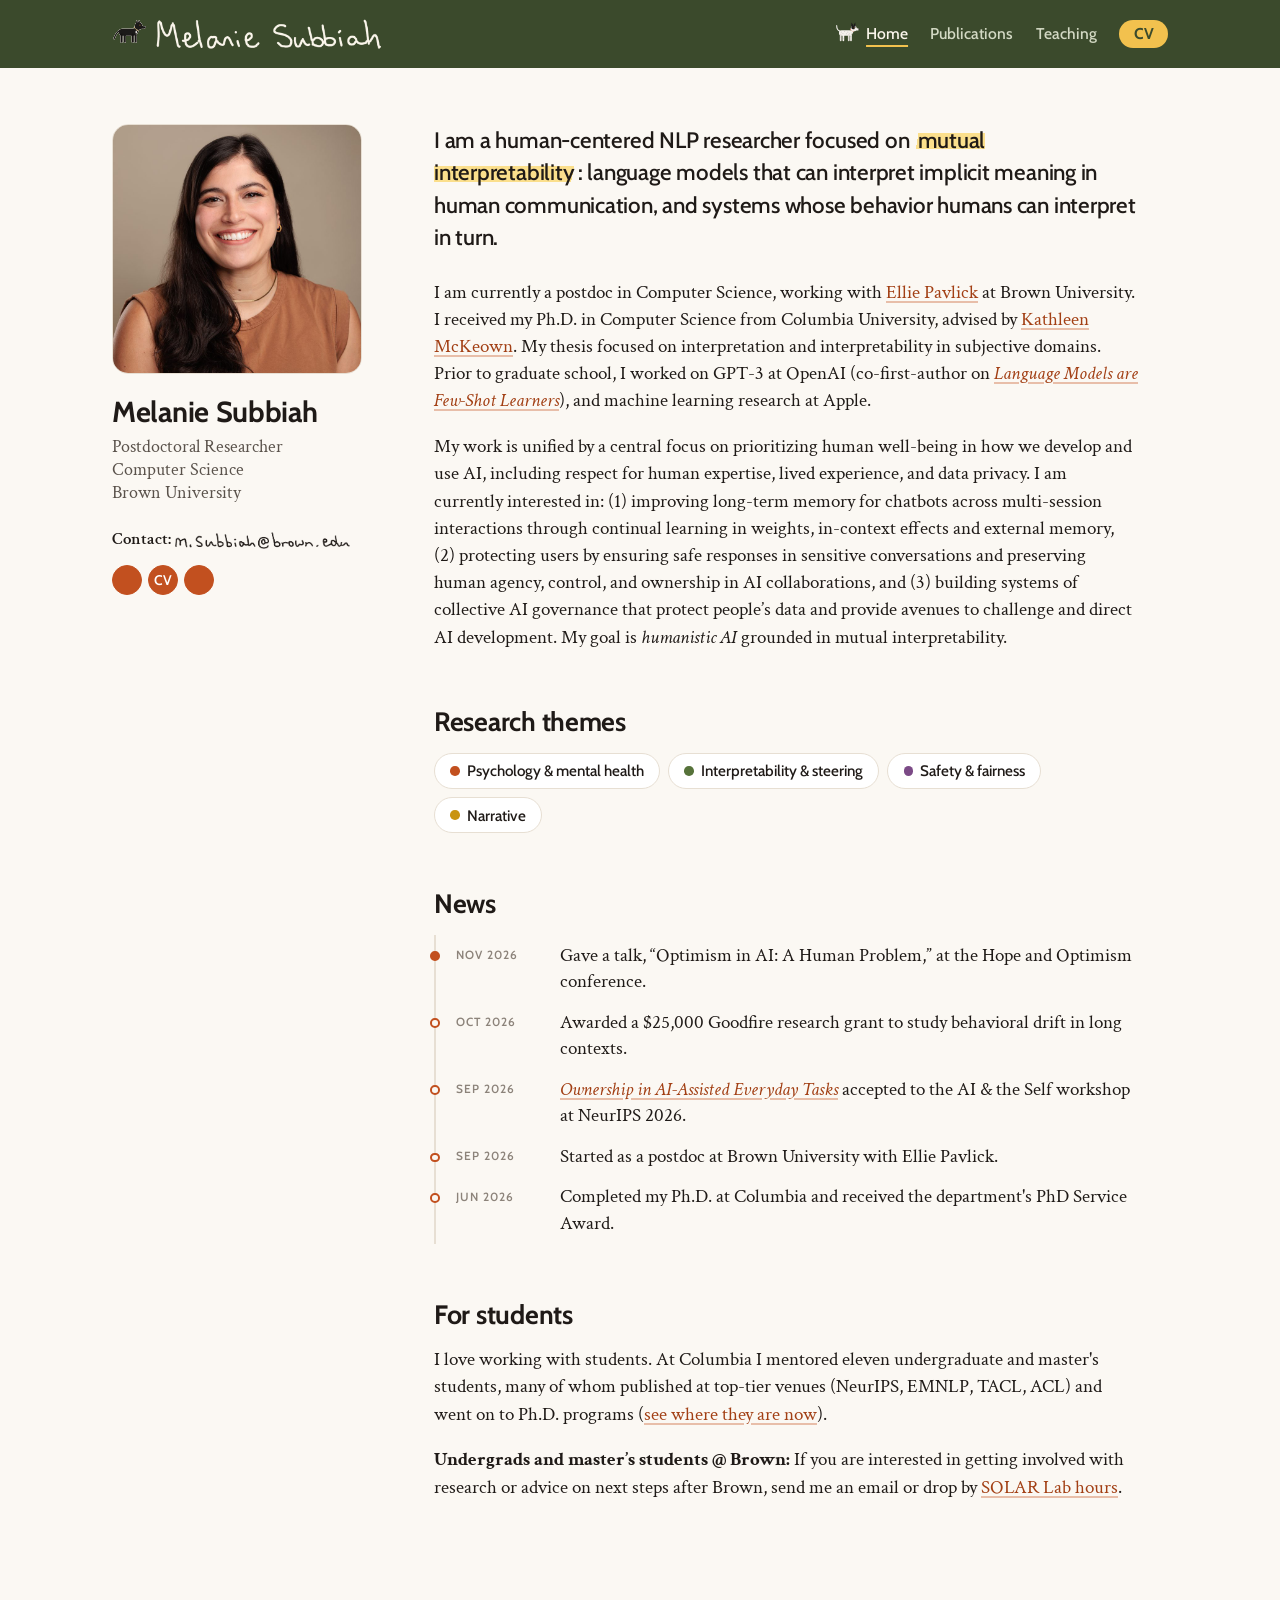
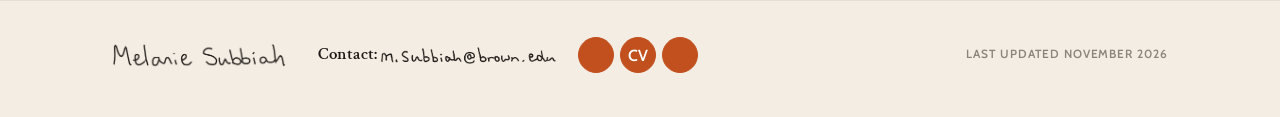
==== commit a1164319: "redesign" ====
--- a/index.html
+++ b/index.html
@@ -1,529 +1,150 @@
 <!DOCTYPE html>
-<html>
-  <head>
-    <meta charset="utf-8">
-    <meta name="viewport" content="width=device-width, initial-scale=1">
+<!-- Generated by build.py from src/. Edit the files in src/ and data/, not this file. -->
+<html lang="en">
+<head>
+  <meta charset="utf-8">
+  <meta name="viewport" content="width=device-width, initial-scale=1">
+  <meta name="google-site-verification" content="v_KXJewHoq_SCTnVBv57Pz_Hg-CjJPvRETBQ6Ztv-lg">
 
-    <!-- Verify site with Google -->
-    <meta name="google-site-verification" content="v_KXJewHoq_SCTnVBv57Pz_Hg-CjJPvRETBQ6Ztv-lg" />
+  <title>Melanie Subbiah</title>
+  <meta name="description" content="Melanie Subbiah is a human-centered NLP researcher and postdoc in computer science at Brown University, focused on mutual interpretability: language models that interpret implicit meaning in human communication, and systems whose behavior humans can interpret in turn.">
+  <link rel="canonical" href="https://melaniesubbiah.github.io/">
+  <link rel="icon" type="image/svg+xml" href="assets/img/dog-1.svg">
 
-    <!-- Melanie Subbiah -->
-    <title>Melanie Subbiah</title>
-    <link rel="shortcut icon" type="image/x-icon" href="assets/img/favicon.jpg"/>
+  <meta property="og:site_name" content="Melanie Subbiah">
+  <meta property="og:title" content="Melanie Subbiah">
+  <meta property="og:description" content="Melanie Subbiah is a human-centered NLP researcher and postdoc in computer science at Brown University, focused on mutual interpretability: language models that interpret implicit meaning in human communication, and systems whose behavior humans can interpret in turn.">
+  <meta property="og:url" content="https://melaniesubbiah.github.io/">
+  <meta property="og:type" content="website">
+  <meta property="og:image" content="https://melaniesubbiah.github.io/assets/img/MelanieS--3square.jpg">
+  <meta name="twitter:card" content="summary">
 
-    <meta property="og:site_name" content="Melanie Subbiah"/>
-    <meta property="og:title" content="Melanie Subbiah"/>
-    <meta property="og:url" content="https://melaniesubbiah.github.io/"/>
-    <meta property="og:type" content="website"/>
-    <meta property="og:description" content="Postdoctoral researcher at Brown University"/>
-    <meta property="og:image" content="assets/img/MelanieS--2square.jpg"/>
-    <meta property="og:image:width" content="700"/>
-    <meta property="og:image:height" content="500"/>
-    <meta itemprop="name" content="Melanie Subbiah"/>
-    <meta itemprop="url" content="https://melaniesubbiah.github.io/"/>
-    <meta itemprop="description" content="Postdoctoral researcher at Brown University"/>
-    <meta itemprop="thumbnailUrl" content="assets/img/MelanieS--2square.jpg"/>
-    <link rel="image_src" href="assets/img/MelanieS--2square.jpg" />
-    <meta itemprop="image" content="assets/img/MelanieS--2square.jpg"/>
-    <meta name="twitter:title" content="Melanie Subbiah"/>
-    <meta name="twitter:image" content="assets/img/MelanieS--2square.jpg"/>
-    <meta name="twitter:url" content="https://melaniesubbiah.github.io/"/>
-    <meta name="twitter:card" content="Melanie Subbiah"/>
-    <meta name="twitter:description" content="Postdoctoral researcher at Brown University"/>
-    <meta name="description" content="Postdoctoral researcher at Brown University" />
+  <link rel="preconnect" href="https://fonts.googleapis.com">
+  <link rel="preconnect" href="https://fonts.gstatic.com" crossorigin>
+  <link rel="stylesheet" href="https://fonts.googleapis.com/css2?family=Cabin:wght@400;500;600;700&family=Crimson+Text:ital,wght@0,400;0,600;1,400&display=swap">
+  <link rel="stylesheet" href="https://code.ionicframework.com/ionicons/2.0.1/css/ionicons.min.css">
+  <link rel="stylesheet" href="assets/css/style.css">
+  <script>
+    // the dog runs in on the first page of a visit only
+    try {
+      if (sessionStorage.getItem("dogs-arrived")) document.documentElement.classList.add("dogs-arrived");
+      else sessionStorage.setItem("dogs-arrived", "1");
+    } catch (e) {}
+  </script>
+</head>
+<body>
+  <a class="skip" href="#main">Skip to content</a>
+  <header class="site-header">
+    <div class="wrap header-inner">
+      <div class="brand">
+        <a class="dog dog-1" href="dogs.html#mango" title="Meet Mango"><img src="assets/img/dog-1.svg" alt="Mango the dog" width="64" height="46"></a>
+        <a class="wordmark" href="index.html"><img class="signature" src="assets/img/signature-header.png" alt="Melanie Subbiah" width="1472" height="220"></a>
+      </div>
+      <nav aria-label="Main">
+        <ul class="nav">
+          <li><a class="dog dog-2" href="dogs.html#luna" title="Meet Luna"><img src="assets/img/dog-2.svg" alt="Luna the dog" width="58" height="46"></a><a data-nav="index" aria-current="page" href="index.html">Home</a></li>
+          <li><a data-nav="publications" href="publications.html">Publications</a></li>
+          <li><a data-nav="teaching" href="teaching.html">Teaching</a></li>
+          <li><a class="nav-cv" href="assets/cv-melaniesubbiah.pdf" target="_blank" rel="noopener">CV</a></li>
+        </ul>
+      </nav>
+    </div>
+  </header>
 
-    <link rel="stylesheet" href="https://maxcdn.bootstrapcdn.com/bootstrap/4.0.0/css/bootstrap.min.css">
-    <link rel="stylesheet" href="https://code.ionicframework.com/ionicons/2.0.1/css/ionicons.min.css">
-    <link rel="stylesheet" type="text/css" href="assets/css/style.css">
-  </head>
-  <body>
-   <nav class="navbar fixed-top navbar-expand-lg navbar-light page-navbar gradient">
-      <div class="container">
-        <a class="navbar-brand logo" href="#about">Melanie Subbiah</a>
-        <button class="navbar-toggler" type="button" data-toggle="collapse" data-target="#navbarNav" aria-controls="navbarNav" aria-expanded="false" aria-label="Toggle navigation">
-          <span class="navbar-toggler-icon"></span>
-        </button>
-        <div class="collapse navbar-collapse" id="navbarNav">
-          <ul class="navbar-nav ml-auto">
-            <li class="nav-item item">
-              <li class="nav-item item">
-                  <a class="nav-link" href="#education">Education</a>
-              </li>
-              <li class="nav-item item">
-                <a class="nav-link" href="#experience">Work</a>
-              </li>
-              <li class="nav-item item">
-                <a class="nav-link" href="#research">Research</a>
-              </li>
-              <li class="nav-item item">
-                <a class="nav-link" href="#speaking">Speaking</a>
-              </li>
-              <li class="nav-item item">
-                <a class="nav-link" href="#skills">Skills</a>
-              </li>
-              <li class="nav-item item">
-                  <a class="nav-link" href="#contact">Contact</a>
-              </li>
-            </li>
-          </ul>
-        </div>
-      </div>
-    </nav>
-    <main class="page cv-page">
-      <section class="cv-block block-intro pb-5" id="about">
-        <div class="container">
-          <div class="group">
-            <div class="row">
-              <div class="col-md-3 pt-5 pt-md-0">
-                <img class="img-fluid avatar" alt="Melanie Subbiah" src="assets/img/MelanieS-square.jpg">
-              </div>
-              <div class="col-md-6">
-                <h2 class="py-3">I'm <span class="name">Melanie Subbiah</span>.</h2> 
-                <p>I am a postdoctoral researcher in Computer Science, working with Ellie Pavlick at Brown University. I work on interpretation and interpretability with language models in subjective domains, often with a focus on human narrative. In a past life, I worked on GPT-3 at OpenAI.<p>
-                <div class="social-icons py-3">
-                  <a href="https://scholar.google.com/citations?user=pe3_XoIAAAAJ" target="_blank"><i class="ion-university" title="Google Scholar" alt="Google Scholar"></i></a>
-                  <a href="https://www.linkedin.com/in/melanie-subbiah-7b702a8a/" target="_blank"><i class="ion-social-linkedin" title="LinkedIn" alt="LinkedIn"></i></a>
-                  <a href="assets/MelanieSubbiah_CV.pdf" target="_blank" alt="CV">CV</a>
-                </div>
-              </div>
-            </div>
-          </div>
-        </div>
-      </section>
-      <section class="cv-block info featured-work">
-        <div class="container pt-5">
-           <!-- <div class="group" id="features">
-            <div class="row">
-              <div class="col-md-4 pb-3 pb-md-0">
-                <div class="contact-info info-card">
-                  <img class="img-fluid feature" alt="Wired" src="assets/img/readingsubtext.png">
-                  <p class="mt-4">First author on the Reading Subtext paper (Best Paper Award for TACL 2024).</p>
-                  <p class="mb-0">
-                    <a href="https://direct.mit.edu/tacl/article/doi/10.1162/tacl_a_00702/124837/Reading-Subtext-Evaluating-Large-Language-Models" target="_blank">> read</a>
-                  </p>
-                </div>
-              </div>
-              <div class="col-md-4 pb-3 pb-md-0">
-                <div class="contact-info info-card">
-                  <img class="img-fluid feature" alt="Wired" src="assets/thejournal.png">
-                  <p class="mt-4">Interview on The Journal (top 10 US daily news podcast).</p>
-                  <p class="mb-0">
-                    <a href="https://www.wsj.com/podcasts/the-journal/artificial-episode-2-selling-out/239740ec-071f-4493-96cb-91a6080e60ce" target="_blank">> listen</a>
-                  </p>
-                </div>
-              </div>
-              <div class="col-md-4 pb-3 pb-md-0">
-                <div class="skills info-card">
-                  <img class="img-fluid feature" alt="podcast thumbnail" src="assets/img/podcast-thumbnail.jpg">
-                  <p class="mt-4">Guest on the SuperDataScience podcast (~50,000 listens).</p>
-                  <p class="mb-0">
-                    <a href="https://www.superdatascience.com/podcast/gpt-3-for-natural-language-processing" target="_blank">> listen</a>
-                  </p>
-                </div>
-              </div>
-              <div class="col-md-4 pb-3 pb-md-0">
-                <div class="contact-info info-card">
-                  <img class="img-fluid feature" alt="GPT-3" src="assets/img/gpt3-2.png">
-                  <p class="mt-4">
-                    Co-lead author on the GPT-3 paper (Outstanding Paper Award @ NeurIPS 2020, ~48,000 citations).
-                  </p>
-                  <p class="mb-0">
-                    <a href="https://neuripsconf.medium.com/announcing-the-neurips-2020-award-recipients-73e4d3101537#:~:text=The%20winners%20of%20the%20NeurIPS,Gatti%20(Politecnico%20di%20Milano)." target="_blank">> read</a>
-                  </p>
-                </div>
-              </div>
-            </div>
-          </div> -->
-          <div class="education group" id="education">
-            <h2 class="text-center">Education</h2>
-            <div class="item">
-              <div class="exp-icon">
-                <a href="https://www.columbia.edu/" target="_blank"><img class="img-fluid bg-white rounded-circle" alt="Columbia" src="assets/img/columbia.png"></a>
-              </div>
-              <div class="row">
-                <div class="col-md-8">
-                  <h3>Columbia University
-                  </h3>
-                  <h4 class="organization">Ph.D. in Computer Science</h4>
-                </div>
-                <div class="col-md-4">
-                  <time class="period">Graduated 2026<br>New York, NY</time>
-                </div>
-              </div>
-              <p>
-                Thesis: Interpretation and Interpretability in Subjective Domains<br>
-                Advisor: <a href="http://www.cs.columbia.edu/~kathy/" target="_blank">Kathleen McKeown</a><br>
-                Awards:
-              </p>
-              <ul>
-                  <li>PhD Departmental Service Award</li>
-                  <li>Best Paper Award for TACL 2024 (Reading Subtext: Evaluating Large Language Models on Short Story Summarization with Writers)</li>
-                  <li>Amazon CAIT PhD Fellowship 2023</li>
-                  <li>NSF GRFP Honorable Mention 2021 (Comp/IS/Eng - Natural Language Processing)</li>
-                  <li>Outstanding Paper Award at NeurIPS 2020 (Language Models are Few-Shot Learners)</li>
-                  <li>Presidential and SEAS Fellowship 2020</li>
-              </ul>
-            </div>
-            <div class="item">
-              <div class="exp-icon">
-                <a href="https://www.columbia.edu/" target="_blank"><img class="img-fluid bg-white rounded-circle" alt="Columbia" src="assets/img/columbia.png"></a>
-              </div>
-              <div class="row">
-                <div class="col-md-8">
-                  <h3>Columbia University
-                  </h3>
-                  <h4 class="organization">M.S. in Computer Science</h4>
-                </div>
-                <div class="col-md-4">
-                  <time class="period">Graduated 2022<br>New York, NY</time>
-                </div>
-              </div>
-              <p>
-                Completed as part of MS/PhD
-              </p>
-            </div>
-            <div class="item">
-              <div class="exp-icon">
-                <a href="https://www.williams.edu/" target="_blank"><img class="img-fluid bg-white rounded-circle" alt="Williams" src="assets/img/williams.jpeg"></a>
-              </div>
-              <div class="row">
-                <div class="col-md-8">
-                  <h3>Williams College</h3>
-                  <h4 class="organization">B.A. in Computer Science, with highest honors</h4>
-                </div>
-                <div class="col-md-4">
-                  <time class="period">Graduated 2017<br>Williamstown, MA</time>
-                </div>
-              </div>
-              <p>
-                <em>Graduated magna cum laude</em><br>
-                Thesis: Using Text Abstraction and LSTM Language Models for Domain-Independent Narrative Generation<br>
-                Advisor: <a href="https://csci.williams.edu/people/faculty/andrea-danyluk/" target="_blank">Andrea Danyluk</a><br>
-                Awards:
-                <ul>
-                    <li>Phi Beta Kappa Commencement Student Speaker</li>
-                    <li>Best Thesis Presentation award in Computer Science</li>
-                    <li>Magna Cum Laude, Phi Beta Kappa, Sigma Xi</li>
-                    <li>Honorable Mention award in short story writing</li>
-                </ul>
-              </p>
-            </div>
-          </div>
-          <div class="experience group" id="experience">
-            <h2 class="text-center">Work</h2>
-            <div class="item">
-              <div class="exp-icon">
-                <a href="https://cs.brown.edu/people/epavlick/" target="_blank"><img class="img-fluid bg-white rounded-circle" alt="brown" src="assets/img/brown.png"></a>
-              </div>
-              <div class="row">
-                <div class="col-md-8">
-                  <h3>Brown University</h3>
-                  <h4 class="organization">Postdoctoral Researcher</h4>
-                </div>
-                <div class="col-md-4">
-                  <time class="period">9/2026 — present<br>Providence, RI</time>
-                </div>
-              </div>
-              <p>Working with Ellie Pavlick.</p>
-            </div>
-            <div class="item">
-              <div class="exp-icon">
-                <a href="https://tech.fb.com/ar-vr/2021/03/inside-facebook-reality-labs-wrist-based-interaction-for-the-next-computing-platform/" target="_blank"><img class="img-fluid bg-white rounded-circle" alt="OpenAI" src="assets/img/meta.jpg"></a>
-              </div>
-              <div class="row">
-                <div class="col-md-8">
-                  <h3>Meta</h3>
-                  <h4 class="organization">Research Intern</h4>
-                </div>
-                <div class="col-md-4">
-                  <time class="period">6/2022 — 8/2022<br>New York, NY</time>
-                </div>
-              </div>
-              <p>Neural interfaces research - deep learning with EMG data.</p>
-            </div>
-            <div class="item">
-              <div class="exp-icon">
-                <a href="https://www.openai.com" target="_blank"><img class="img-fluid bg-white rounded-circle" alt="OpenAI" src="assets/img/openai.png"></a>
-              </div>
-              <div class="row">
-                <div class="col-md-8">
-                  <h3>OpenAI</h3>
-                  <h4 class="organization">Member of Technical Staff</h4>
-                </div>
-                <div class="col-md-4">
-                  <time class="period">8/2019 — 9/2020<br>San Francisco, CA</time>
-                </div>
-              </div>
-              <p>Generative language models research - GPT-3 and the OpenAI API.</p>
-            </div>
-            <div class="item">
-              <div class="exp-icon">
-                <a href="https://machinelearning.apple.com/" target="_blank"><img class="img-fluid bg-white rounded-circle" alt="Apple" src="assets/img/apple.jpg"></a>
-              </div>
-              <div class="row">
-                <div class="col-md-6">
-                  <h3>Apple</h3>
-                  <h4 class="organization">Machine Learning Research Engineer</h4>
-                </div>
-                <div class="col-md-6">
-                  <time class="period">9/2017 — 5/2019<br>Cupertino, CA</time>
-                </div>
-              </div>
-              <p>Autonomous systems research - robotics, RL, computer vision, and NLP.</p>
-            </div>
-          </div>
-          <div class="research group" id="research">
-            <h2 class="text-center">Research</h2>
-            <div class="item">
-              <p>
-                H Mian*, <b>M Subbiah</b>*, S Marcus, N Shaalan, K McKeown. <em>Computational Representations of Character Significance in Novels</em>. In submission. 2026. 
-                <a href="https://arxiv.org/pdf/2601.15508" target="_blank">&nbsp;> PDF</a>
-              </p>
-            </div>
-            <div class="item">
-              <p>
-                <b>M Subbiah</b>, A Mishra, G Kim, L Tang, G Durrett, K McKeown. <em>Is the Top Still Spinning? Evaluating Subjectivity in Narrative Understanding</em>. EMNLP. 2025. 
-                <a href="https://arxiv.org/abs/2504.01132" target="_blank">&nbsp;> PDF</a>
-              </p>
-            </div>
-            <div class="item">
-              <p>
-                M Limpijankit, Y Chen, <b>M Subbiah</b>, N Deas, K McKeown. <em>Counterfactual Simulatability of LLM Explanations for Generation Tasks</em>. INLG. 2025. 
-                <a href="https://arxiv.org/abs/2505.21740" target="_blank">&nbsp;> PDF</a>
-              </p>
-            </div>
-            <div class="item">
-              <p>
-                M Gupt, N Varimall, N Deas, <b>M Subbiah</b>, K McKeown. <em>AdvSumm: Adversarial Training for Bias Mitigation in Text Summarization</em>. NewSumm Workshop at EMNLP. 2025. 
-                <a href="https://arxiv.org/abs/2506.06273" target="_blank">&nbsp;> PDF</a>
-              </p>
-            </div>
-            <div class="item">
-              <p>
-                Z Hall, <b>M Subbiah</b>*, T Zollo, K McKeown, R Zemel. <em>Guiding LLM Decision-Making with Fairness Reward Models</em>. NeurIPS. 2025. 
-<!--                 <a href="https://arxiv.org/pdf/2407.06501" target="_blank">&nbsp;> PDF</a> -->
-              </p>
-            </div>
-            <div class="item">
-              <p>
-                A Mayukha, <b>M Subbiah</b>, A Guzman, S Jitklongsub, D McAdams. <em>Methodological Approaches to the Analysis of Life Story Interviews</em>. ARP. 2025. 
-                <a href="https://drive.google.com/file/d/15t9XjlLM0LvvkenDAFBWDSKEzgTQ58pH/view" target="_blank">&nbsp;> PDF</a>
-              </p>
-            </div>
-            <div class="item">
-              <p>
-                <b>M Subbiah</b>, F Ladhak, A Mishra, G Adams, LB Chilton, K McKeown. <em>StorySumm: Evaluating Faithfulness in Story Summarization</em>. EMNLP. 2024. 
-                <a href="https://arxiv.org/pdf/2407.06501" target="_blank">&nbsp;> PDF</a>
-              </p>
-            </div>
-            <div class="item">
-              <p>
-                <span class="organization mb-1">Best Paper Award</span>
-                <br>
-                <b>M Subbiah</b>, S Zhang, LB Chilton, K McKeown. <em>Reading Subtext: Evaluating Large Language Models on Short Story Summarization with Writers</em>. TACL. 2024. 
-                <a href="https://arxiv.org/pdf/2403.01061.pdf" target="_blank">&nbsp;> PDF</a>
-              </p>
-            </div>
-            <div class="item">
-              <p>
-                A Storek, <b>M Subbiah</b>, K McKeown. <em>Unsupervised Selective Rationalization with Noise Injection</em>. ACL. 2023. 
-                <a href="https://arxiv.org/pdf/2305.17534.pdf" target="_blank">&nbsp;> PDF</a>
-              </p>
-            </div>
-            <div class="item">
-              <p>
-                G Wang, L Chillrud, K Harwood, A Ananthram, <b>M Subbiah</b>, K McKeown. <em>Check-COVID: Fact-Checking COVID-19 News Claims with Scientific Evidence</em>. Findings of ACL. 2023. 
-                <a href="https://arxiv.org/pdf/2305.18265.pdf" target="_blank">&nbsp;> PDF</a>
-              </p>
-            </div>
-            <div class="item">
-              <p>
-                <b>M Subbiah</b>*, A Bhattacharjee*, Y Hua, TS Kumarage, H Liu, K McKeown. <em>Detecting Harmful Agendas in News Articles</em>. WASSA Workshop at ACL. 2023. 
-                <a href="https://arxiv.org/pdf/2302.00102.pdf" target="_blank">&nbsp;> PDF</a>
-              </p>
-            </div>
-            <div class="item">
-              <p>
-                Red Teaming for GPT-4. 2023. 
-                <a href="https://arxiv.org/pdf/2303.08774.pdf" target="_blank">&nbsp;> PDF</a>
-              </p>
-            </div>
-            <div class="item">
-              <p>
-                S Levy, E Allaway, <b>M Subbiah</b>, L Chilton, D Patton, K McKeown, WY Wang. <em>SafeText: A Benchmark for Exploring Physical Safety in Language Models</em>. EMNLP. 2022. 
-                <a href="https://arxiv.org/pdf/2210.10045.pdf" target="_blank">&nbsp;> PDF</a>
-              </p>
-            </div>
-            <div class="item">
-              <p>
-                A Mei, A Kabir, S Levy, <b>M Subbiah</b>, E Allaway, J Judge, D Patton, B Bimber, K McKeown, WY Wang. <em>Mitigating Covertly Unsafe Text within Natural Language Systems</em>. Findings of EMNLP. 2022. 
-                <a href="https://arxiv.org/pdf/2210.09306.pdf" target="_blank">&nbsp;> PDF</a>
-              </p>
-            </div>
-            <div class="item">
-              <p>
-                <b>M Subbiah</b>, K McKeown. <em>Understanding Identity Signalling in Persuasive Online Text</em>. International Workshop on Social Sensing at ICWSM. 2021. 
-                <a href="https://workshop-proceedings.icwsm.org/pdf/2021_38.pdf" target="_blank">&nbsp;> PDF</a>
-              </p>
-            </div>
-            <div class="item">
-              <p>Co-organizer of ICLR <em>Workshop on Enormous Language Models</em>. 2021. 
-                <a href="https://welmworkshop.github.io/" target="_blank">&nbsp;> workshop website</a>
-              </p>
-            </div>
-            <div class="item">
-              <p>
-                <span class="organization mb-1">Outstanding Paper Award</span>
-                <br>
-                TB Brown*, B Mann*, N Ryder*, <b>M Subbiah*</b>, et al. <em>Language Models are Few-Shot Learners</em>. NeurIPS. 2020. 
-                <a href="https://papers.nips.cc/paper/2020/file/1457c0d6bfcb4967418bfb8ac142f64a-Paper.pdf" target="_blank">&nbsp;> PDF</a>
-              </p>
-            </div>
-            <div class="item">
-              <p>
-                <b>M Subbiah</b>, et al. <em>Augmenting Training Data with Simulated Images</em>. Women in Machine Learning Workshop at NeurIPS. 2018.
-              </p>
-            </div>
-            <div class="item">
-              <p>
-                M Maher, <b>M Subbiah</b>, N Apostoloff. <em>Cascaded Dataset QA</em>. Women in Machine Learning Workshop at NeurIPS. 2018.
-              </p>
-            </div>
-            <div class="item">
-              <p>
-                UC Nygaard, Z Li, T Palys, B Jackson, <b>M Subbiah</b>, M Malipatlolla, V Sampath, H Maecker, MR Karagas, KC Nadeau. <em>Cord blood T cell subpopulations and associations with maternal cadmium and arsenic exposures</em>. PLoS One. 
-                <a href="https://www.ncbi.nlm.nih.gov/pmc/articles/PMC5491028/pdf/pone.0179606.pdf" target="_blank">&nbsp;> PDF</a>
-              </p>
-            </div>
-          </div>
-          <div class="speaking group" id="speaking">
-            <h2 class="text-center">Speaking</h2>
-            <div class="item">
-              <p>
-                Invited Computer Science colloquium talk at Williams College. 2024. <a href="https://csci.williams.edu/colloquium-5-03-melanie-subbiah-17-columbia-university-phd-candidate/" target="_blank">&nbsp;> Event</a>
-              </p>
-            </div>
-            <div class="item">
-              <p>
-                Academy for Teachers' Master Class: What Is ChatGPT? How Do You Use It?. 2023. <a href="https://www.academyforteachers.org/program/what-is-chatgpt-how-do-you-use-it" target="_blank">&nbsp;> Event</a>
-              </p>
-            </div>
-            <div class="item">
-              <p>
-                Wall Street Journal's The Journal: Artifial - Episode 2, Selling Out. 2023. <a href="https://www.wsj.com/podcasts/the-journal/artificial-episode-2-selling-out/239740ec-071f-4493-96cb-91a6080e60ce" target="_blank">&nbsp;> Podcast</a>
-              </p>
-            </div>
-            <div class="item">
-              <p>
-                PhD Candidacy Exam: Narrative Summarization. 2023. <a href="assets/Candidacy.pdf" target="_blank">&nbsp;> Slides</a>
-              </p>
-            </div>
-            <div class="item">
-              <p>
-                Pearson Publishing's AI Catalyst Conference: NLP with ChatGPT. 2023. <a href="https://www.oreilly.com/live-events/ai-catalyst-conference-nlp-with-chatgpt-and-other-large-language-models/0636920084097/" target="_blank">&nbsp;> Event</a>
-              </p>
-            </div>
-            <div class="item">
-              <p>
-                SuperDataScience podcast: GPT-3 for Natural Language Processing. 2022. <a href="https://www.superdatascience.com/podcast/gpt-3-for-natural-language-processing" target="_blank">&nbsp;> Podcast</a>
-              </p>
-            </div>
-            <div class="item">
-              <p>
-                Wired 5 Levels of Difficulty video: Machine Learning. YouTube. 2021. <a href="https://www.youtube.com/watch?t=892&v=5q87K1WaoFI&feature=youtu.be" target="_blank">&nbsp;> Video</a>
-              </p>
-            </div>
-            <div class="item">
-              <p>
-                Invited seminar talk on GPT-3 at Stanford University. 2020. <a href="https://nlp.stanford.edu/seminar/details/melaniesubbiah.shtml" target="_blank">&nbsp;> Event</a>
-              </p>
-            </div>
-            <div class="item">
-              <p>
-                Invited seminar talk on GPT-3 at New York University. 2020. <a href="assets/gpt3-slides.pdf" target="_blank">&nbsp;> Slides</a>
-              </p>
-            </div>
-            <div class="item">
-              <p>
-                Invited Computer Science colloquium talk at Williams College. 2020. <a href="https://csci.williams.edu/colloquium-melanie-subbiah-17/" target="_blank">&nbsp;> Event</a>
-              </p>
-            </div>
-            <div class="item">
-              <p>
-                Williams College Commencement Phi Beta Kappa speaker. 2017. <a href="https://www.youtube.com/watch?v=u_I_GkOikXY" target="_blank">&nbsp;> Video</a>
-              </p>
-            </div>
-          </div>
-          <div class="group" id="skills">
-            <div class="row">
-              <div class="col-lg-8 pb-3 pb-lg-0">
-                <div class="contact-info info-card">
-                  <h2>Teaching</h2>
-                  <ul>
-                    <li>Guest lecture for Computing in Context at Columbia</li>
-                    <li>Guest lecture for Global Teaching Labs at MIT - Uruguay</li>
-                    <li>Full instructor for Discrete Mathematics at Columbia</li>
-                    <li>Guest lecture for Computational Journalism at Columbia</li>
-                    <li>TA (and lecture) for Natural Language Generation and Summarization at Columbia</li>
-                    <li>CS Tutor for Columbia Athletics</li>
-                    <li>TA for Intro CS and Data Structures at Williams</li>
-                  </ul>
-                  <h2>Mentorship</h2>
-                  <ul>
-                    <li>Columbia University research students - 3 undergraduate, and 7 masters</li>
-                    <li>Williams College CS undergrad mentor</li>
-                    <li>OpenAI Scholars program development</li>
-                    <li>OpenAI Scholars mentor</li>
-                    <li>Institute of International Education TechWomen mentor</li>
-                    <li>Williams College Underrepresented Identities in CS leader</li>
-                  </ul>
-                </div>
-              </div>
-              <div class="col-lg-4 pb-3 pb-lg-0">
-                <div class="contact-info info-card">
-                  <h2>Interests</h2>
-                  <ul>
-                    <li>Natural Language Processing</li>
-                    <li>Language Models</li>
-                    <li>Narrative Understanding</li>
-                    <li>Reinforcement Learning</li>
-                    <li>Deep Learning</li>
-                    <li>Computational Creativity</li>
-                    <li>AI for Climate</li>
-                    <li>AI for Energy Efficiency</li>
-                  </ul>
-                  <h2>Profiles</h2>
-                  <ul>
-                    <li><a href="https://topics.engineering.columbia.edu/identifying-misinformation-intent/" target="_blank"> Columbia Engineering</a></li>
-                    <li><a href="https://news.columbia.edu/news/columbia-engineering-student-whats-next-artificial-intelligence" target="_blank"> Columbia News</a></li>
-                  </ul>
-                </div>
-              </div>
-            </div>
-          </div>
-          <div class="hobbies group text-center pb-5 pb-lg-0" id="contact">
-            <h2>Contact</h2>
-            <p>
-              <!--<a href="tel:4153504761">415-350-4761</a>
-              &nbsp;&nbsp;&nbsp;|&nbsp;&nbsp;&nbsp;-->
-              <a href="mailto:melanie.s.subbiah&#64;gmail.com">melanie.s.subbiah&#64;gmail.com</a>
-            </p>
-            <p class="pt-2">I enjoy creating AI systems that are capable of interpreting and reasoning about human behavior and social dynamics. I value ethical and sustainable approaches to AI research.</p>
-          </div>
-        </div>
-      </section>
-      <footer class="page-footer">
-        <div class="container">
-          <div class="social-icons">
-            <a href="https://scholar.google.com/citations?user=pe3_XoIAAAAJ" target="_blank"><i class="ion-university" title="Google Scholar" alt="Google Scholar"></i></a>
-            <a href="https://www.linkedin.com/in/melanie-subbiah-7b702a8a/" target="_blank"><i class="ion-social-linkedin" title="LinkedIn" alt="LinkedIn"></i></a>
-            <a href="assets/melanie-subbiah-resume.pdf" target="_blank" alt="CV">CV</a>
-          </div>
-        </div>
-      </footer>
-    </main>
-  </body>
-  <script src="https://code.jquery.com/jquery-3.2.1.min.js"></script>
-  <script src="https://maxcdn.bootstrapcdn.com/bootstrap/4.0.0/js/bootstrap.min.js"></script>
-  <script src="assets/js/script.js"></script>
+  <main id="main">
+<div class="wrap home">
+  <aside class="profile">
+    <img class="profile-photo" src="assets/img/portrait.jpg" alt="Melanie Subbiah" width="800" height="800">
+    <h1 class="profile-name">Melanie Subbiah</h1>
+    <p class="profile-title">Postdoctoral Researcher<br>Computer Science<br>Brown University</p>
+    <ul class="profile-links">
+      <li class="email"><strong>Contact:</strong> <a class="email-link" href="mailto:m.subbiah&#64;brown.edu"><img class="handwritten" src="assets/img/email-dark.png" alt="m.subbiah&#64;brown.edu" width="1935" height="188"></a></li>
+      <li class="icons">
+        <a class="icon-link" href="https://scholar.google.com/citations?user=pe3_XoIAAAAJ" target="_blank" rel="noopener" title="Google Scholar" aria-label="Google Scholar"><i class="ion-university" aria-hidden="true"></i></a>
+        <a class="icon-link icon-cv" href="assets/cv-melaniesubbiah.pdf" target="_blank" rel="noopener" title="CV (PDF)">CV</a>
+        <a class="icon-link" href="https://www.linkedin.com/in/melanie-subbiah-7b702a8a/" target="_blank" rel="noopener" title="LinkedIn" aria-label="LinkedIn"><i class="ion-social-linkedin" aria-hidden="true"></i></a>
+      </li>
+    </ul>
+  </aside>
+
+  <div class="content">
+    <section id="about">
+      <p class="intro">
+        I am a human-centered NLP researcher focused on <mark>mutual interpretability</mark>: language models that can
+        interpret implicit meaning in human communication, and systems whose behavior humans can interpret in turn.
+      </p>
+      <p>
+        I am currently a postdoc in Computer Science, working with
+        <a href="https://cs.brown.edu/people/epavlick/" target="_blank" rel="noopener">Ellie Pavlick</a> at Brown University.
+        I received my Ph.D. in Computer Science from Columbia University, advised by
+        <a href="https://www.cs.columbia.edu/~kathy/" target="_blank" rel="noopener">Kathleen McKeown</a>.
+        My thesis focused on interpretation and interpretability in subjective domains.
+        Prior to graduate school, I worked on GPT-3 at OpenAI (co-first-author on
+        <a href="https://papers.nips.cc/paper/2020/hash/1457c0d6bfcb4967418bfb8ac142f64a-Abstract.html" target="_blank" rel="noopener"><em>Language Models are Few-Shot Learners</em></a>),
+        and machine learning research at Apple.
+      </p>
+      <p>
+        My work is unified by a central focus on prioritizing human well-being in how we develop and use AI, including
+        respect for human expertise, lived experience, and data privacy. I am currently interested in: (1) improving
+        long-term memory for chatbots across multi-session interactions through continual learning in weights,
+        in-context effects and external memory, (2) protecting users by ensuring safe responses in sensitive
+        conversations and preserving human agency, control, and ownership in AI collaborations, and (3) building
+        systems of collective AI governance that protect people&rsquo;s data and provide avenues to challenge and
+        direct AI development. My goal is <em>humanistic AI</em> grounded in mutual interpretability.
+      </p>
+    </section>
+
+    <section id="research">
+      <h2>Research themes</h2>
+      <ul class="themes">
+<li data-theme="psychology-and-mental-health" style="--t: var(--t-1)"><a href="publications.html#psychology-and-mental-health"><span class="dot"></span>Psychology &amp; mental health</a></li>
+<li data-theme="interpretability-and-steering" style="--t: var(--t-2)"><a href="publications.html#interpretability-and-steering"><span class="dot"></span>Interpretability &amp; steering</a></li>
+<li data-theme="safety-and-fairness" style="--t: var(--t-3)"><a href="publications.html#safety-and-fairness"><span class="dot"></span>Safety &amp; fairness</a></li>
+<li data-theme="narrative" style="--t: var(--t-4)"><a href="publications.html#narrative"><span class="dot"></span>Narrative</a></li>
+</ul>
+    </section>
+
+    <section id="news">
+      <h2>News</h2>
+      <ul class="news">
+        <li><span class="when">Nov 2026</span><span class="news-text">Gave a talk, &ldquo;Optimism in AI: A Human Problem,&rdquo; at the Hope and Optimism conference.</span></li>
+        <li><span class="when">Oct 2026</span><span class="news-text">Awarded a $25,000 Goodfire research grant to study behavioral drift in long contexts.</span></li>
+        <li><span class="when">Sep 2026</span><span class="news-text"><a href="https://arxiv.org/abs/2609.20658" target="_blank" rel="noopener"><em>Ownership in AI-Assisted Everyday Tasks</em></a> accepted to the AI &amp; the Self workshop at NeurIPS 2026.</span></li>
+        <li><span class="when">Sep 2026</span><span class="news-text">Started as a postdoc at Brown University with Ellie Pavlick.</span></li>
+        <li><span class="when">Jun 2026</span><span class="news-text">Completed my Ph.D. at Columbia and received the department's PhD Service Award.</span></li>
+      </ul>
+    </section>
+
+    <section id="students">
+      <h2>For students</h2>
+      <p>
+        I love working with students. At Columbia I mentored eleven undergraduate and master's students, many of whom
+        published at top-tier venues (NeurIPS, EMNLP, TACL, ACL) and went on to Ph.D. programs
+        (<a href="teaching.html#mentoring">see where they are now</a>).
+      </p>
+      <p>
+        <strong>Undergrads and master&rsquo;s students @ Brown:</strong> If you are interested in getting involved with research or advice on next steps after Brown,
+        send me an email or drop by <a href="https://docs.google.com/document/d/1Rhdc95_paaW6ldKcbB0xIYPAyO19E5MtocAnqdGVAqg/edit?tab=t.0#heading=h.aqf4grnxqoy7" target="_blank" rel="noopener">SOLAR Lab hours</a>.
+      </p>
+    </section>
+  </div>
+</div>
+
+  </main>
+
+  <footer class="site-footer">
+    <div class="wrap footer-inner">
+      <p class="footer-name"><img class="signature" src="assets/img/signature-dark.png" alt="Melanie Subbiah" width="1472" height="220"></p>
+      <ul class="footer-links">
+        <li class="email"><strong>Contact:</strong> <a class="email-link" href="mailto:m.subbiah&#64;brown.edu"><img class="handwritten" src="assets/img/email-dark.png" alt="m.subbiah&#64;brown.edu" width="1935" height="188"></a></li>
+        <li class="icons">
+          <a class="icon-link" href="https://scholar.google.com/citations?user=pe3_XoIAAAAJ" target="_blank" rel="noopener" title="Google Scholar" aria-label="Google Scholar"><i class="ion-university" aria-hidden="true"></i></a>
+          <a class="icon-link icon-cv" href="assets/cv-melaniesubbiah.pdf" target="_blank" rel="noopener" title="CV (PDF)">CV</a>
+          <a class="icon-link" href="https://www.linkedin.com/in/melanie-subbiah-7b702a8a/" target="_blank" rel="noopener" title="LinkedIn" aria-label="LinkedIn"><i class="ion-social-linkedin" aria-hidden="true"></i></a>
+        </li>
+      </ul>
+      <p class="footer-note">Last updated November 2026</p>
+    </div>
+  </footer>
+</body>
 </html>
--- a/assets/css/style.css
+++ b/assets/css/style.css
@@ -1,331 +1,400 @@
-@import url('https://fonts.googleapis.com/css2?family=Inter:wght@400;600;800&display=swap');
+/* ------------------------------------------------------------------ tokens */
 
 :root {
-    --background:       #F5F5EB;    /* bg dark */
-    --background-shade: #FFFFFA;    /* bg light */
-    --primary:          #192319;    /* font */
-    --secondary:        #5260FF;    /* linked text */
-    --accent:           #FF5252;    /* social icons */
-    --highlight:        #FDDA77;    /* highlights */
-}
-
-h1, h2 {
-    font-family: 'Inter', sans-serif;
-    color: var(--primary);
-    font-weight: 800;
-}
+  --bg:        #FBF8F3;   /* warm off-white */
+  --bg-alt:    #F3EDE3;
+  --card:      #FFFFFF;
+  --ink:       #1F1A17;
+  --ink-soft:  #5A524B;
+  --ink-faint: #8C837A;
+  --rule:      #E7DFD3;
+  --primary:   #C2501F;   /* burnt orange: links and accents */
+  --primary-ink: #A23F14;
+  --highlight: #FBDF8C;   /* marker yellow */
+  --award-bg:  #FBDF8C;
+  --award-ink: #3D2E00;
+  --on-primary: #FFFFFF;
+  --flow-ug: #C2501F;   /* mentee flow: undergrads (CVD-checked pair, as drawn at band opacity) */
+  --flow-ms: #7B4A86;   /* mentee flow: master's students (the plum of --t-3) */
+
+  /* research-theme colors, assigned to tags in display order by build.py (THEME_COLORS) */
+  --t-1:  #C2501F;   /* burnt orange */
+  --t-2:  #56723A;   /* olive */
+  --t-3:  #7B4A86;   /* plum */
+  --t-4:  #C99412;   /* mustard */
+  --t-5:  #D07A8C;   /* rose */
+  --t-6:  #8A5A3B;   /* umber */
+  --t-7:  #2F7A78;   /* teal */
+  --t-8:  #4E6A9A;   /* slate blue */
+  --t-9:  #842A3E;   /* burgundy */
+  --t-10: #8C8A3A;   /* moss */
+  --t-11: #B86B2E;   /* copper */
+  --t-12: #5B4E8C;   /* indigo */
+
+  /* top bar: deep olive with cream text and mustard accents */
+  --header-bg:   #3B4A2C;
+  --header-ink:  #FBF6EC;
+  --header-soft: #D3D9C4;
+  --header-accent: #F2C14E;
+
+
+  /* fonts match the CV: Cabin + Cochineal (Crimson Text is its web-available original) */
+  --display: "Cabin", "Helvetica Neue", Arial, sans-serif;
+  --body:    "Crimson Text", "Cochineal", Georgia, serif;
+  --serif:   "Crimson Text", "Cochineal", Georgia, serif;
+
+  --wrap: 1120px;   /* wide enough that the intro's first line ends with "mutual interpretability:" */
+  color-scheme: light;
+}
+
+/* dark mode: warm charcoal (not black) under the same olive header, so the site reads as one design */
+@media (prefers-color-scheme: dark) {
+  :root {
+    --bg:        #1F1E1A;
+    --bg-alt:    #272620;
+    --card:      #2C2B25;
+    --ink:       #EEE8DC;
+    --ink-soft:  #C9C0AF;
+    --ink-faint: #9A917F;
+    --rule:      #3D3B32;
+    --primary:   #EE8B5A;
+    --primary-ink: #F4A47A;
+    --on-primary: #1F1E1A;
+    --flow-ug: #D46A36;
+    --flow-ms: #C69AD2;
+    --highlight: rgba(242, 193, 78, .32);
+    --award-bg:  #FBDF8C;   /* award stickers look the same in both modes */
+    --award-ink: #3D2E00;
+    /* --header-* are deliberately not overridden: the olive header is identical in both modes */
+    --t-1:  #EE8B5A;
+    --t-2:  #A3C27C;
+    --t-3:  #C69AD2;
+    --t-4:  #E9BC4F;
+    --t-5:  #F4B6C4;
+    --t-6:  #C9986F;
+    --t-7:  #6CC0BC;
+    --t-8:  #93AEDB;
+    --t-9:  #C8506A;
+    --t-10: #C9C77A;
+    --t-11: #E8A06A;
+    --t-12: #A99BDB;
+    color-scheme: dark;
+  }
+}
+/* the per-theme marker: a small colored dot */
+.dot { display: inline-block; width: .6rem; height: .6rem; border-radius: 50%; background: var(--t); flex: none; }
+
+/* ------------------------------------------------------------------ base */
+
+*, *::before, *::after { box-sizing: border-box; }
+
+html { scroll-padding-top: 5rem; -webkit-text-size-adjust: 100%; }
 
 body {
-    font-family: 'Inter', sans-serif;
-    color: var(--primary);
-}
-
-p {
-    color: var(--primary);
-}
-
-p a {
-    color: var(--secondary);
-    font-weight: 600;
-    text-decoration: none !important;
-}
-
-p a:hover {
-    color: var(--secondary);
-    opacity: .8;
-    border-bottom: 1px solid var(--secondary);
-}
-
-.name {
-    border-bottom: 2px solid var(--secondary);
-}
-
-.feature {
-    max-height: 150px;
-}
-
-.featured-work {
-    padding-top: 0px !important;
-}
-
-.page {
-    background-color: var(--background);
-}
-.page-navbar.navbar{
-    box-shadow: 0 1px 2px rgba(0, 0, 0, 0.1);
-    background-color: var(--background-shade);
-}
-
-.page-navbar .navbar-nav .nav-item a{
-    font-weight: 400;
-    font-size: 0.9rem;
-}
-
-.page-navbar .navbar-nav .nav-item a:hover{
-    background-color: var(--highlight);
-}
-
-.page-navbar.navbar-light .navbar-nav .nav-link {
-    color: var(--primary);
-    padding: 0 1rem;
-}
-
-.page-navbar .logo{
-    color: var(--primary);
-    font-size: 1.1rem;
-    text-transform: uppercase;
-    font-weight: 800;
-    letter-spacing: 0.2rem;
-}
-
-.page-navbar.fixed-top + .page{
-    padding-top: 30px;
-}
-
-.gradient{
-    background-color: white;
-}
-
-.cv-block.block-intro{
-    text-align: left;
-    margin: auto;
-    background-color: var(--highlight);
-}
-
-.cv-block.block-intro .about{
-    max-width: 800px;
-    margin: auto;
-}
-
-.cv-block.block-intro p{
-    font-size: 1.1em;
-    font-weight: 400;
-}
-
-.cv-block.block-intro .avatar{
-    background-size: cover;
-    background-repeat: no-repeat;
-    margin: auto;
-    border-radius: 5px;
-}
-
-.exp-icon {
-    width: 50px;
-    height: 50px;
-    background-size: cover;
-    background-repeat: no-repeat;
-    margin-right: auto;
-    border-radius: 100px;
-    margin-bottom: 12px;
-}
-
-.cv-block.info{
-
-}
-
-.cv-block.info h2{
-    margin-bottom: 70px;
-}
-
-.cv-block.info h3{
-    font-size: 1.3rem;
-}
-
-.cv-block.info .group{
-    max-width: 800px;
-    margin: auto;
-}
-
-#skills {
-    max-width: inherit;
-}
-
-#features {
-    max-width: inherit;
-}
-
-.cv-block ul{
-    list-style-type: circle;
-    margin-top: -15px;
-}
-
-.info-card ul{
-    list-style-type: circle;
-    margin-left: -18px;
-}
-
-.cv-block.info .group:not(:first-child){
-    margin-top: 90px;
-}
-
-.cv-block.info .group .period{
-    font-size: 0.8rem;
-    float: none;
-    font-weight: 600;
-    margin-top: 4px;
-    color: var(--primary);
-    opacity: 0.8;
-    text-align: right;
-}
-
-.cv-block.info .group .organization{
-    font-size: 1em;
-    background-color: var(--highlight);
-    display: inline-block;
-    padding: 2px 8px;
-}
-
-.cv-block.info .group .item{
-    padding-bottom: 10px;
-    margin-bottom: 25px;
-    border-bottom: 1px solid #ddd;
-}
-
-.cv-block.info .group h2 + .item{
-    padding-top:25px;
-    border-top: 1px solid #ddd;
-}
-
-.cv-block.info .group .item .row{
-    margin-bottom: 5px;
-}
-
-.cv-block.info .experience h3,
-.cv-block.info .education h3{
-    font-weight: 600;
-}
-
-.cv-block .info-card{
-    padding: 40px;
-    box-shadow: 0px 1px 3px rgba(0, 0, 0, 0.1);
-    height: 100%;
-    border-radius: 5px;
-    background-color: var(--background-shade);
-}
-
-.cv-block .info-card h2{
-    margin-top: 0;
-    margin-bottom: 24px !important;
-    font-size: 1.4rem;
-}
-
-.cv-block .info-card.skills h3{
-    margin-top: 25px;
-    font-size: 1rem;
-    font-weight: 600;
-}
-
-.cv-block .info-card.contact-info .icon{
-    font-size: 1.3em;
-    color: var(--primary);
-    position: relative;
-    bottom: 4px;
-}
-
-.cv-block.info .hobbies p{
-    max-width: 600px;
-    margin: auto;
-    font-size: 1.2em;
-}
-
-.page-footer{
-    padding-top: 32px;
-    border-top: 1px solid #ddd;
-    text-align: center;
-    padding-bottom: 20px;
-}
-
-.page-footer a{
-    display: inline-block;
-    margin: 0px 10px;
-    font-size: 18px;
-}
-
-.page-footer .links{
-    display: inline-block;
-}
-
-.page-footer .social-icons{
-    margin-top: 20px;
-    margin-bottom: 16px;
-}
-
-.page-footer .social-icons a{
-    font-size: 16px;
-    font-weight: 600;
-    margin: 0 3px;
-    color: #ffffff;
-    border: 1px solid var(--accent);
-    opacity: 1;
-    border-radius: 50%;
-    width: 36px;
-    display: inline-block;
-    height: 36px;
-    text-align: center;
-    background-color: var(--accent);
-    line-height: 35px;
-}
-
-.page-footer .social-icons a:hover{
-    opacity: 0.8;
-    text-decoration: none;
-}
-
-.block-intro .social-icons{
-    margin: 20 0px;
-}
-
-.block-intro .social-icons a{
-    font-size: 14px;
-    font-weight:  600;
-    margin: 0 3px;
-    color: #ffffff;
-    border: 1px solid var(--accent);
-    opacity: 1;
-    border-radius: 50%;
-    width: 30px;
-    display: inline-block;
-    height: 30px;
-    text-align: center;
-    background-color: var(--accent);
-    line-height: 29px;
-}
-
-.block-intro .social-icons a:hover{
-    opacity: 0.8;
-    text-decoration: none;
-}
-
-@media (min-width: 768px) {
-
-    .cv-block {
-        padding-bottom: 120px;
-        padding-top: 120px; 
-    }
-
-    .cv-block.info .group .period {
-        float: right; 
-    }
-}
-
-@media (min-width: 576px){
-    .navbar {
-        padding-top: 1.2rem;
-        padding-bottom:1.2rem;
-    }
-
-    .portfolio-navbar.fixed-top + .page{
-        padding-top: 6rem;
-    }
-}
-
-@media (max-width:  768px){
-    .avatar {
-        max-height: 350px;
-    }
-
-    .nav-item {
-        padding: 1rem;
-        text-align: right;
-    }
-}
+  margin: 0;
+  background: var(--bg);
+  color: var(--ink);
+  font: 400 1.0625rem/1.6 var(--body);
+  font-size-adjust: .48;   /* Crimson Text has a small x-height; match it to Cabin */
+  -webkit-font-smoothing: antialiased;
+}
+
+h1, h2, h3 { font-family: var(--display); font-weight: 700; line-height: 1.1; letter-spacing: -.01em; margin: 0 0 .5em; }
+h2 { font-size: 1.7rem; }
+
+p { margin: 0 0 1.1em; }
+img { max-width: 100%; height: auto; display: block; }
+
+a { color: var(--primary-ink); text-decoration: underline; text-decoration-thickness: 1.5px; text-underline-offset: 3px; text-decoration-color: color-mix(in srgb, var(--primary) 35%, transparent); }
+a:hover { color: var(--primary); text-decoration-style: wavy; text-decoration-color: currentColor; text-decoration-thickness: 1px; }
+a:focus-visible, button:focus-visible { outline: 2px solid var(--primary); outline-offset: 3px; border-radius: 4px; }
+
+/* marker-pen highlight */
+mark {
+  color: inherit;
+  background: linear-gradient(100deg, transparent .2em, var(--highlight) .2em, var(--highlight) calc(100% - .3em), transparent calc(100% - .3em)) 0 62% / 100% 58% no-repeat;
+  padding: 0 .15em;
+}
+
+
+.wrap { max-width: var(--wrap); margin: 0 auto; padding: 0 2rem; }
+@media (max-width: 600px) { .wrap { padding: 0 1rem; } }
+
+
+/* the name in the user's handwriting: cream with a heavier pen in the header, dark ink in the footer */
+.signature { display: block; height: 34px; width: auto; }
+@media (prefers-color-scheme: dark) { .footer-name .signature { filter: invert(1) sepia(.25) brightness(.95); } }   /* dark ink -> warm off-white */
+
+.skip { position: absolute; left: -999px; top: .5rem; background: var(--ink); color: var(--bg); padding: .5rem 1rem; z-index: 10; }
+.skip:focus { left: .5rem; }
+
+/* small labels: dates, venues */
+.when, .pub-venue, .footer-note {
+  font: 600 .74rem/1.6 var(--display);
+  letter-spacing: .08em; text-transform: uppercase;
+  font-variant-numeric: tabular-nums;
+}
+
+/* ------------------------------------------------------------------ header */
+
+/* full-width olive bar. Dog 1 sits by the name; dog 2 stands in front of the current page.
+   Both dogs link to their photos on dogs.html. */
+.site-header { background: var(--header-bg); color: var(--header-ink); }
+.header-inner { display: flex; align-items: center; justify-content: space-between; gap: .5rem 1.5rem; min-height: 4.25rem; flex-wrap: wrap; }
+
+.brand { display: inline-flex; align-items: center; gap: .55rem; }
+.wordmark { display: block; color: var(--header-ink); text-decoration: none; }
+.wordmark:hover { color: var(--header-ink); text-decoration: none; }
+
+.dog { display: block; flex: none; text-decoration: none; border-radius: 6px; }
+.dog img { display: block; width: 100%; height: auto; }
+.dog:hover img { animation: hop .5s ease 2; }
+.dog-1 { width: 34px; margin-top: -4px; animation: trot-in 1.4s cubic-bezier(.2, .7, .3, 1) both; }
+.dog-1 img { filter: drop-shadow(0 0 .6px var(--header-ink)) drop-shadow(0 0 .6px var(--header-ink)); }   /* Mango is black: outline him against the olive */
+.dogs-arrived .dog-1 { animation: none; }
+.dog-2 { width: 26px; margin-top: -3px; }
+.dog-2 img { animation: hop .5s ease .3s 1; }
+
+/* Mango trots in from the left, bobbing as he goes */
+@keyframes trot-in {
+  0%   { transform: translate(-60px, 0); opacity: 0; }
+  20%  { transform: translate(-45px, -4px); opacity: 1; }
+  40%  { transform: translate(-30px, 0); }
+  60%  { transform: translate(-16px, -4px); }
+  80%  { transform: translate(-5px, 0); }
+  100% { transform: translate(0, 0); }
+}
+@keyframes hop {
+  0%, 100% { transform: translateY(0); }
+  40%      { transform: translateY(-7px) rotate(-6deg); }
+}
+
+.nav { list-style: none; display: flex; flex-wrap: wrap; gap: .25rem 1.4rem; margin: 0; padding: 0; }
+.nav li { display: flex; align-items: center; gap: .35rem; }
+.nav a:not(.dog) { font: 500 .98rem/1 var(--display); color: var(--header-soft); text-decoration: none; padding: .4rem 0; }
+.nav a:not(.dog):hover { color: var(--header-ink); text-decoration: underline wavy var(--header-accent) 1px; text-underline-offset: 6px; }
+.nav a[aria-current="page"] { color: var(--header-ink); text-decoration: underline 2px var(--header-accent); text-underline-offset: 6px; }
+.nav a.nav-cv { color: var(--header-bg); background: var(--header-accent); border-radius: 999px; padding: .4rem .9rem; font-weight: 700; }
+.nav a.nav-cv:hover { color: var(--header-bg); background: var(--header-ink); text-decoration: none; }
+.site-header a:focus-visible { outline-color: var(--header-accent); }
+
+@media (prefers-reduced-motion: reduce) {
+  .dog-1, .dog-2 img, .dog:hover img { animation: none; }
+}
+
+@media (max-width: 720px) {
+  .header-inner { padding-top: .7rem; padding-bottom: .6rem; }
+  .nav { gap: .3rem 1.1rem; align-items: center; }
+  .wordmark .signature { height: 29px; }
+}
+
+/* ------------------------------------------------------------------ home: sidebar + content */
+
+.home { display: grid; grid-template-columns: 250px minmax(0, 1fr); gap: 4.5rem; padding-top: 3.5rem; padding-bottom: 5rem; }
+
+.profile { position: sticky; top: 2rem; align-self: start; }
+
+.profile-photo {
+  width: 100%; aspect-ratio: 1; object-fit: cover;
+  border-radius: 16px; margin-bottom: 1.4rem;
+  border: 1px solid var(--rule);
+}
+
+.profile-name { font-size: 1.85rem; margin-bottom: .35rem; }
+.profile-title { color: var(--ink-soft); font-size: .97rem; line-height: 1.5; margin-bottom: 1.1rem; }
+.profile-links { list-style: none; padding: 0; margin: 0; font-size: .95rem; }
+.profile-links li { padding: .3rem 0; }
+.profile-links .email { color: var(--ink-soft); }
+.email strong { color: var(--ink); font-weight: 600; }
+/* the email in the user's handwriting, sized to sit on the text line beside "Contact:" */
+.email-link { display: inline-block; vertical-align: middle; text-decoration: none; }
+.email-link .handwritten { display: block; height: 17px; width: auto; }   /* same size in the sidebar and the footer */
+.email-link:hover .handwritten { opacity: .7; }
+.profile-links .email { white-space: nowrap; }   /* "Contact:" + email together span the headshot width */
+@media (prefers-color-scheme: dark) { .email-link .handwritten { filter: invert(1) sepia(.25) brightness(.95); } }
+
+@media (max-width: 820px) {
+  .home { grid-template-columns: 1fr; gap: 2.5rem; padding-top: 2.5rem; }
+  .profile { position: static; display: grid; grid-template-columns: 130px 1fr; column-gap: 1.5rem; align-items: start; }
+  .profile-photo { grid-row: span 3; margin: 0; border-radius: 12px; }
+  .profile-name { font-size: 1.6rem; }
+  .profile-links { grid-column: 1 / -1; margin-top: 1.25rem; display: flex; flex-wrap: wrap; gap: .25rem 1.25rem; }
+}
+
+.content { max-width: 44rem; }
+.content section + section { margin-top: 3.5rem; }
+.content h2 { margin-bottom: 1rem; }
+
+.intro { font: 500 1.4rem/1.45 var(--display); letter-spacing: -.01em; }
+
+.themes { list-style: none; padding: 0; margin: 0; display: flex; flex-wrap: wrap; gap: .5rem; }
+.themes a {
+  display: inline-flex; align-items: center; gap: .45rem; font: 500 .95rem/1 var(--display); color: var(--ink); text-decoration: none;
+  background: var(--card); border: 1.5px solid var(--rule); border-radius: 999px; padding: .6rem .95rem;
+  transition: transform .2s ease, border-color .2s ease;
+}
+.themes a:hover { color: var(--ink); border-color: var(--t); text-decoration: none; transform: translateY(-2px) rotate(-1deg); }
+@media (prefers-reduced-motion: reduce) { .themes a, .themes a:hover { transition: none; transform: none; } }
+
+.news { list-style: none; padding: 0; margin: 0; border-left: 2px solid var(--rule); }
+.news li { position: relative; display: grid; grid-template-columns: 5.5rem 1fr; gap: 1rem; padding: .45rem 0 .45rem 1.25rem; line-height: 1.55; }
+.news li::before { content: ""; position: absolute; left: -.35rem; top: 1rem; width: .6rem; height: .6rem; border-radius: 50%; background: var(--bg); border: 2px solid var(--primary); }
+.news li:first-child::before { background: var(--primary); }
+.news .when { color: var(--ink-faint); padding-top: .2rem; }
+@media (max-width: 480px) { .news li { grid-template-columns: 1fr; gap: 0; } }
+
+.more { margin-top: 1.25rem; font-weight: 600; }
+
+/* ------------------------------------------------------------------ publications */
+
+.pub-list { list-style: none; padding: 0; margin: 0; }
+.pub { display: grid; grid-template-columns: 9.5rem 1fr; gap: 1.25rem; padding: 1rem 0; border-bottom: 1px solid var(--rule); }
+.content .pub { grid-template-columns: 1fr; gap: .15rem; }
+.content .pub:first-child { padding-top: .25rem; }
+.pub[hidden] { display: none; }
+.dots { display: inline-flex; gap: .3rem; }
+.pub-venue { color: var(--ink-faint); display: flex; align-items: center; gap: .6rem; flex-wrap: wrap; align-self: start; padding-top: .2rem; }
+.pub-body { display: flex; flex-direction: column; gap: .15rem; }
+.pub-title { font: 700 1.08rem/1.35 var(--display); letter-spacing: -.01em; color: var(--ink); text-decoration: none; }
+a.pub-title:hover { color: var(--primary-ink); text-decoration: underline wavy 1px; text-underline-offset: 4px; }
+.pub-authors { color: var(--ink-soft); font-size: .93rem; line-height: 1.5; }
+.pub-authors .me { color: var(--ink); font-weight: 600; }
+.pub-blurb { font: italic 400 1.08rem/1.4 var(--serif); color: var(--ink-soft); margin-top: .2rem; }
+.pub-meta { display: flex; flex-wrap: wrap; align-items: center; gap: .35rem .45rem; margin-top: .35rem; }
+.pub-meta:empty { display: none; }
+.pub-link {
+  font-size: .8rem; font-weight: 600; text-decoration: none; color: var(--ink);
+  border: 1px solid var(--rule); background: var(--card); border-radius: 999px; padding: .2rem .65rem;
+}
+.pub-link:hover { border-color: var(--primary); color: var(--primary-ink); text-decoration: none; }
+
+.award {
+  display: inline-block; font-size: .78rem; font-weight: 600; line-height: 1.3;
+  color: var(--award-ink); background: var(--award-bg);
+  padding: .25em .7em; border-radius: 999px;
+  transform: rotate(-2deg);   /* stuck on like a sticker */
+  box-shadow: 0 1px 0 rgba(0, 0, 0, .08);
+}
+.award::before { content: "\2605\00a0"; }
+
+
+@media (max-width: 640px) { .pub { grid-template-columns: 1fr; gap: .15rem; } }
+
+/* ------------------------------------------------------------------ inner pages */
+
+.page-head { padding: 3.75rem 0 .5rem; }
+.page-head h1 { font-size: clamp(2.3rem, 5vw, 3.2rem); margin-bottom: .6rem; }
+.title-row { display: flex; align-items: center; gap: .9rem; }
+.title-row h1 { margin-bottom: 0; }
+.title-row .icon-link { width: 40px; height: 40px; font-size: 20px; line-height: 39px; }
+.page-head .lede { color: var(--ink-soft); max-width: 44rem; font-size: 1.1rem; }
+.page-body { padding-bottom: 5rem; }
+
+.filters { display: flex; flex-wrap: wrap; gap: .5rem; margin: 1.4rem 0 0; }
+.filter {
+  display: inline-flex; align-items: center; gap: .45rem;
+  font: 500 .9rem/1 var(--display); color: var(--ink-soft);
+  background: var(--card); border: 1.5px solid var(--rule); border-radius: 999px;
+  padding: .55rem .9rem; cursor: pointer;
+}
+.filter[data-theme]::before { content: ""; width: .6rem; height: .6rem; border-radius: 50%; background: var(--t); }
+.filter[data-theme][aria-pressed="true"] { background: var(--t); border-color: var(--t); color: var(--on-primary); }
+.filter[data-theme][aria-pressed="true"]::before { background: var(--on-primary); }
+.filter:hover { border-color: var(--ink-faint); color: var(--ink); }
+.filter[aria-pressed="true"] { background: var(--ink); border-color: var(--ink); color: var(--bg); }
+
+.pub-all { margin-top: 2rem; border-top: 2px solid var(--ink); }
+.footnote { color: var(--ink-faint); font-size: .9rem; margin-top: 1.5rem; }
+.block > h2 { font-size: 1.45rem; padding-bottom: .5rem; border-bottom: 2px solid var(--ink); margin-bottom: .25rem; }
+
+.block { margin-top: 3.5rem; }
+.block > h2 { margin-bottom: 1.25rem; }
+.block-intro { color: var(--ink-soft); }
+.subhead { font-size: 1.1rem; margin: 2.25rem 0 .9rem; }
+/* ------------------------------------------------------------------ teaching components */
+
+
+.course { display: grid; grid-template-columns: 10rem minmax(0, 1fr) 15rem; gap: 1.5rem; padding: 1.25rem 0; border-bottom: 1px solid var(--rule); }
+.course:first-child { padding-top: .5rem; }
+.course p { margin: 0; }
+.course-when { font: 600 .95rem/1.4 var(--display); color: var(--ink); }
+.course-role { font: 600 .72rem/1.4 var(--display); letter-spacing: .08em; text-transform: uppercase; color: var(--primary-ink); margin-top: .3rem; }
+.course h3 { font-size: 1.18rem; margin-bottom: .2rem; }
+.course-where { color: var(--ink-faint); font-size: .95rem; }
+.ratings { margin: 0; display: grid; gap: .55rem; align-content: start; }
+.ratings dt { font-size: .8rem; color: var(--ink-faint); }
+.pips { flex: 1; display: flex; gap: 4px; }   /* a count shown as filled segments, matching the rating meters */
+.pips i { flex: 1; height: .45rem; border-radius: 999px; background: var(--header-accent); }
+
+.lecture-list { list-style: none; padding: 0; margin: 0; border-top: 1px solid var(--rule); }
+.lecture-list li { display: grid; grid-template-columns: 10rem minmax(0, 1fr); gap: 1.5rem; padding: .7rem 0; border-bottom: 1px solid var(--rule); }
+.lecture-when { font: 600 .95rem/1.5 var(--display); }
+.lecture-what { color: var(--ink-faint); }
+.lecture-what strong { font: 600 1.02rem/1.5 var(--display); color: var(--ink); margin-right: .5rem; }
+@media (max-width: 820px) { .lecture-list li { grid-template-columns: 1fr; gap: .1rem; } }
+@media (max-width: 820px) {
+  .course { grid-template-columns: 1fr; gap: .5rem; }
+  .course-meta { display: flex; flex-wrap: wrap; align-items: baseline; gap: .2rem .75rem; }
+  .course-role { margin-top: 0; }
+  .ratings { max-width: 20rem; margin-top: .35rem; }
+}
+.ratings dd { margin: .15rem 0 0; display: flex; align-items: center; gap: .6rem; font: 700 .95rem/1 var(--display); }
+.meter { flex: 1; height: .45rem; border-radius: 999px; background: var(--bg-alt); position: relative; overflow: hidden; }
+.meter::after { content: ""; position: absolute; inset: 0 auto 0 0; width: calc(var(--v) * 100%); background: var(--header-accent); border-radius: inherit; }
+
+
+/* mentee flow (Sankey) diagram, drawn by build.py */
+.mentee-flow { margin: 0 0 2rem; max-width: 820px; }
+.mentee-flow svg { display: block; width: 100%; height: auto; overflow: visible; }
+.flow-band { opacity: .65; }
+@media (prefers-color-scheme: dark) { .flow-band { opacity: .75; } }
+.flow-ug { fill: var(--flow-ug); }
+.flow-ms { fill: var(--flow-ms); }
+.flow-node { fill: var(--ink); }
+.flow-label { font: 600 13px var(--display); fill: var(--ink); }
+.flow-label-mid { paint-order: stroke; stroke: var(--bg); stroke-width: 4px; stroke-linejoin: round; }
+.flow-count { font-weight: 400; fill: var(--ink-faint); }
+.flow-key { display: flex; flex-wrap: wrap; gap: .4rem 1.4rem; margin-top: .6rem; font: 500 .85rem/1.3 var(--display); color: var(--ink-soft); }
+.flow-key span { display: inline-flex; align-items: center; gap: .45rem; }
+.flow-swatch { display: inline-block; width: 1.1rem; height: .7rem; border-radius: 3px; opacity: .65; }
+.flow-swatch.flow-ug { background: var(--flow-ug); }
+.flow-swatch.flow-ms { background: var(--flow-ms); }
+@media (prefers-color-scheme: dark) { .flow-swatch { opacity: .75; } }
+
+
+
+
+/* ------------------------------------------------------------------ dogs page */
+
+.page-head .lede-wide { max-width: none; }   /* dogs page: spans both photos */
+.dog-portraits { display: grid; grid-template-columns: 1fr 1fr; gap: 1.5rem; margin-top: 1rem; }
+@media (max-width: 720px) { .dog-portraits { grid-template-columns: 1fr; } }
+.dog-portrait { margin: 0; background: var(--card); border: 1px solid var(--rule); border-radius: 16px; overflow: hidden; }
+.dog-portrait.is-picked { border-color: var(--header-accent); box-shadow: 0 0 0 3px var(--header-accent); }   /* the dog you clicked in the header */
+.dog-portrait img { width: 100%; aspect-ratio: 1 / 1; object-fit: cover; object-position: 50% 0; }
+.dog-portrait figcaption { padding: .8rem 1.1rem .9rem; }   /* the name sits above the photo */
+.dog-portrait figcaption strong { display: block; font: 700 1.2rem/1.2 var(--display); color: var(--ink); }
+
+/* ------------------------------------------------------------------ footer */
+
+.site-footer { border-top: 1px solid var(--rule); background: var(--bg-alt); padding: 2.25rem 0 2.75rem; }
+.footer-inner { display: flex; flex-wrap: wrap; align-items: center; gap: .5rem 2rem; }
+.footer-name { margin: 0; color: var(--ink); }
+.footer-name .signature { height: 26px; }
+.footer-links { list-style: none; display: flex; flex-wrap: wrap; align-items: center; gap: .4rem 1.4rem; padding: 0; margin: 0; }
+.footer-links a { color: var(--ink-soft); font-size: .95rem; text-decoration: none; }
+.footer-links .email { color: var(--ink-soft); font-size: .95rem; }
+.footer-links a:hover { color: var(--primary-ink); text-decoration: underline wavy 1px; }
+
+/* Scholar / LinkedIn / CV: the original site's filled accent circles with white Ionicons glyphs */
+.icons { display: flex; align-items: center; gap: 6px; }
+.profile-links .icons { padding-top: .6rem; }
+.icon-link {
+  display: inline-block; width: 30px; height: 30px; border-radius: 50%;
+  background: var(--primary); border: 1px solid var(--primary); color: var(--on-primary);
+  font: 600 14px/29px var(--display); text-align: center; text-decoration: none;
+}
+.icon-link:hover, .footer-links .icon-link:hover { color: var(--on-primary); opacity: .8; text-decoration: none; }
+.footer-links .icon-link { width: 36px; height: 36px; font-size: 16px; line-height: 35px; color: var(--on-primary); }
+.footer-note { margin: 0 0 0 auto; color: var(--ink-faint); }
+@media (max-width: 640px) { .footer-note { margin-left: 0; } }
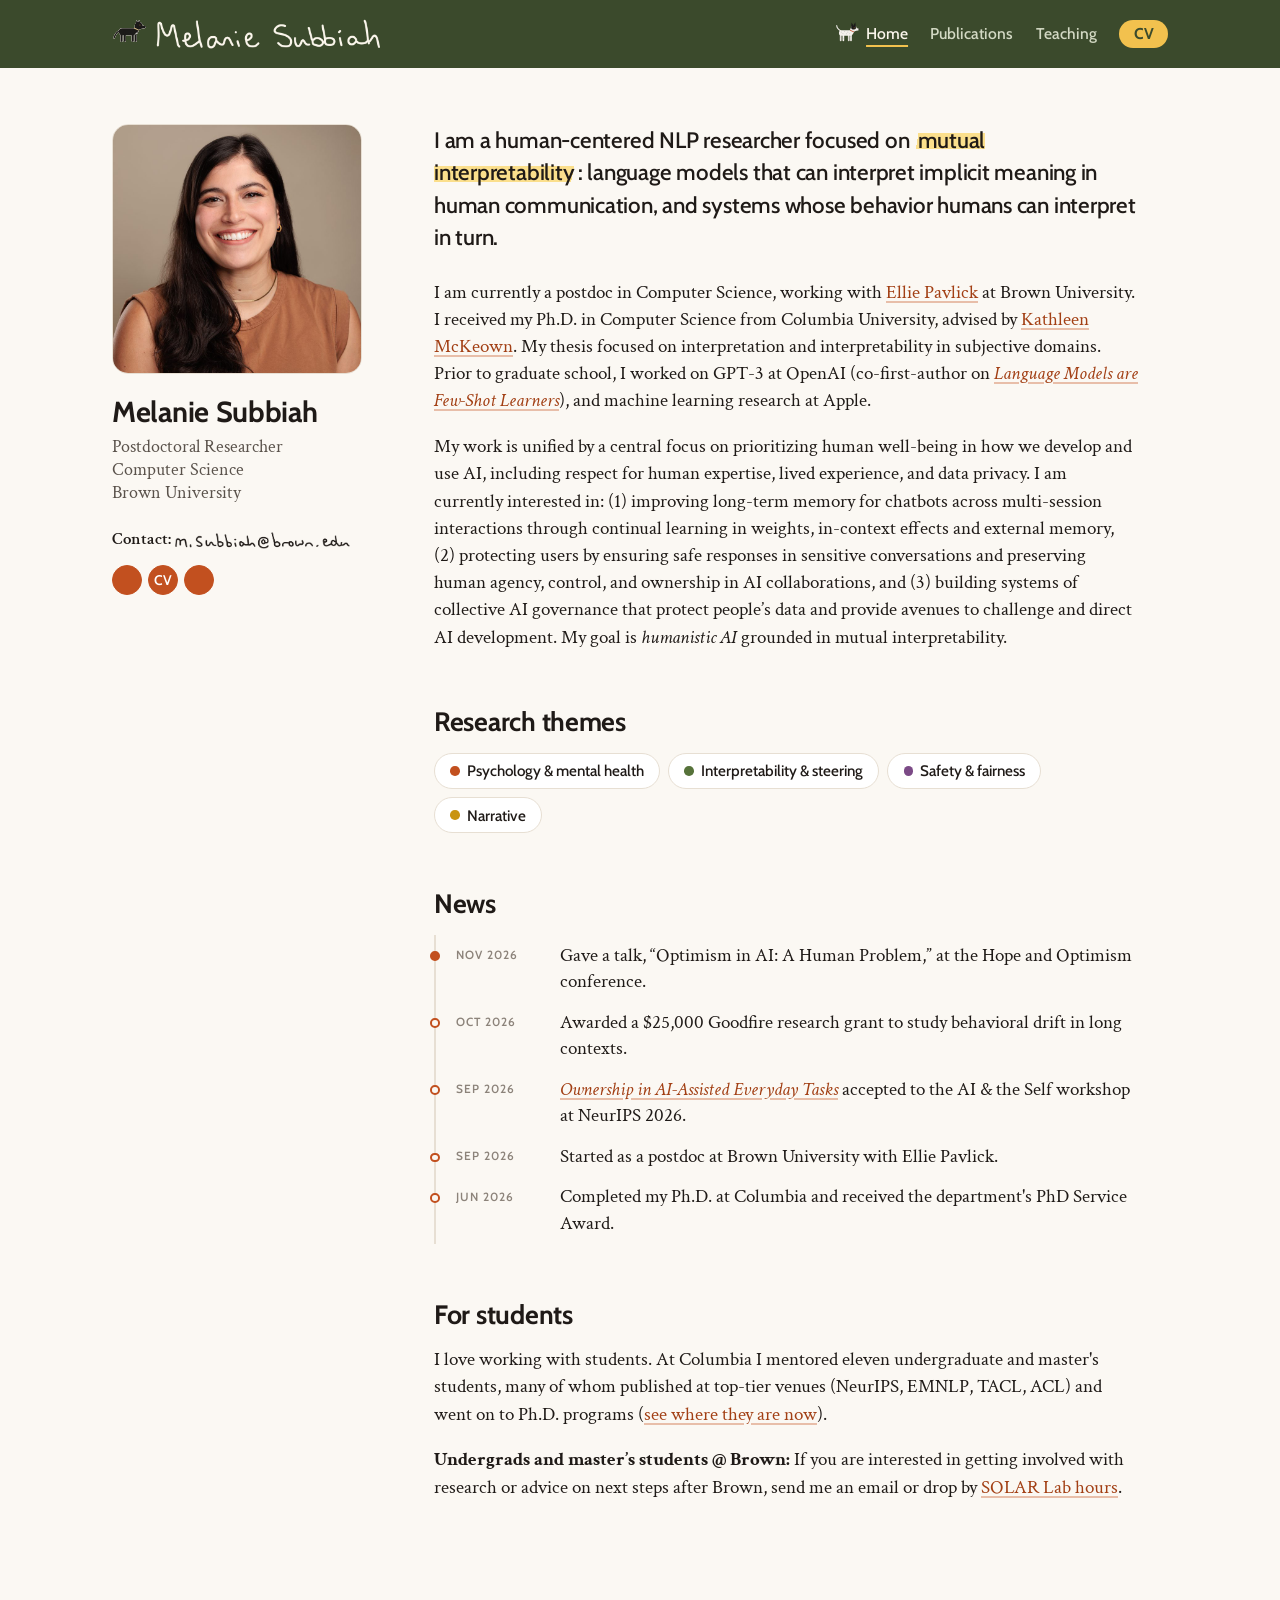
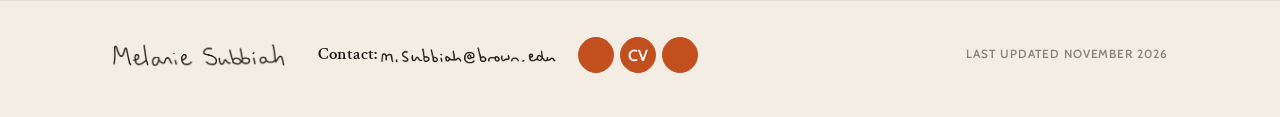
==== commit 62f2e3c4: "clean up icons" ====
--- a/index.html
+++ b/index.html
@@ -24,13 +24,6 @@
   <link rel="stylesheet" href="https://fonts.googleapis.com/css2?family=Cabin:wght@400;500;600;700&family=Crimson+Text:ital,wght@0,400;0,600;1,400&display=swap">
   <link rel="stylesheet" href="https://code.ionicframework.com/ionicons/2.0.1/css/ionicons.min.css">
   <link rel="stylesheet" href="assets/css/style.css">
-  <script>
-    // the dog runs in on the first page of a visit only
-    try {
-      if (sessionStorage.getItem("dogs-arrived")) document.documentElement.classList.add("dogs-arrived");
-      else sessionStorage.setItem("dogs-arrived", "1");
-    } catch (e) {}
-  </script>
 </head>
 <body>
   <a class="skip" href="#main">Skip to content</a>
@@ -58,7 +51,7 @@
     <h1 class="profile-name">Melanie Subbiah</h1>
     <p class="profile-title">Postdoctoral Researcher<br>Computer Science<br>Brown University</p>
     <ul class="profile-links">
-      <li class="email"><strong>Contact:</strong> <a class="email-link" href="mailto:m.subbiah&#64;brown.edu"><img class="handwritten" src="assets/img/email-dark.png" alt="m.subbiah&#64;brown.edu" width="1935" height="188"></a></li>
+      <li class="email"><strong>Contact:</strong> <span class="email-link"><img class="handwritten" src="assets/img/email-dark.png" alt="m.subbiah&#64;brown.edu" width="1935" height="188"></span></li>
       <li class="icons">
         <a class="icon-link" href="https://scholar.google.com/citations?user=pe3_XoIAAAAJ" target="_blank" rel="noopener" title="Google Scholar" aria-label="Google Scholar"><i class="ion-university" aria-hidden="true"></i></a>
         <a class="icon-link icon-cv" href="assets/cv-melaniesubbiah.pdf" target="_blank" rel="noopener" title="CV (PDF)">CV</a>
@@ -136,7 +129,7 @@
     <div class="wrap footer-inner">
       <p class="footer-name"><img class="signature" src="assets/img/signature-dark.png" alt="Melanie Subbiah" width="1472" height="220"></p>
       <ul class="footer-links">
-        <li class="email"><strong>Contact:</strong> <a class="email-link" href="mailto:m.subbiah&#64;brown.edu"><img class="handwritten" src="assets/img/email-dark.png" alt="m.subbiah&#64;brown.edu" width="1935" height="188"></a></li>
+        <li class="email"><strong>Contact:</strong> <span class="email-link"><img class="handwritten" src="assets/img/email-dark.png" alt="m.subbiah&#64;brown.edu" width="1935" height="188"></span></li>
         <li class="icons">
           <a class="icon-link" href="https://scholar.google.com/citations?user=pe3_XoIAAAAJ" target="_blank" rel="noopener" title="Google Scholar" aria-label="Google Scholar"><i class="ion-university" aria-hidden="true"></i></a>
           <a class="icon-link icon-cv" href="assets/cv-melaniesubbiah.pdf" target="_blank" rel="noopener" title="CV (PDF)">CV</a>
--- a/assets/css/style.css
+++ b/assets/css/style.css
@@ -149,21 +149,10 @@
 .dog { display: block; flex: none; text-decoration: none; border-radius: 6px; }
 .dog img { display: block; width: 100%; height: auto; }
 .dog:hover img { animation: hop .5s ease 2; }
-.dog-1 { width: 34px; margin-top: -4px; animation: trot-in 1.4s cubic-bezier(.2, .7, .3, 1) both; }
+.dog-1 { width: 34px; margin-top: -4px; }
 .dog-1 img { filter: drop-shadow(0 0 .6px var(--header-ink)) drop-shadow(0 0 .6px var(--header-ink)); }   /* Mango is black: outline him against the olive */
-.dogs-arrived .dog-1 { animation: none; }
 .dog-2 { width: 26px; margin-top: -3px; }
-.dog-2 img { animation: hop .5s ease .3s 1; }
-
-/* Mango trots in from the left, bobbing as he goes */
-@keyframes trot-in {
-  0%   { transform: translate(-60px, 0); opacity: 0; }
-  20%  { transform: translate(-45px, -4px); opacity: 1; }
-  40%  { transform: translate(-30px, 0); }
-  60%  { transform: translate(-16px, -4px); }
-  80%  { transform: translate(-5px, 0); }
-  100% { transform: translate(0, 0); }
-}
+
 @keyframes hop {
   0%, 100% { transform: translateY(0); }
   40%      { transform: translateY(-7px) rotate(-6deg); }
@@ -179,7 +168,7 @@
 .site-header a:focus-visible { outline-color: var(--header-accent); }
 
 @media (prefers-reduced-motion: reduce) {
-  .dog-1, .dog-2 img, .dog:hover img { animation: none; }
+  .dog:hover img { animation: none; }
 }
 
 @media (max-width: 720px) {
@@ -207,9 +196,8 @@
 .profile-links .email { color: var(--ink-soft); }
 .email strong { color: var(--ink); font-weight: 600; }
 /* the email in the user's handwriting, sized to sit on the text line beside "Contact:" */
-.email-link { display: inline-block; vertical-align: middle; text-decoration: none; }
+.email-link { display: inline-block; vertical-align: middle; }   /* an image of the address, not a link */
 .email-link .handwritten { display: block; height: 17px; width: auto; }   /* same size in the sidebar and the footer */
-.email-link:hover .handwritten { opacity: .7; }
 .profile-links .email { white-space: nowrap; }   /* "Contact:" + email together span the headshot width */
 @media (prefers-color-scheme: dark) { .email-link .handwritten { filter: invert(1) sepia(.25) brightness(.95); } }
 
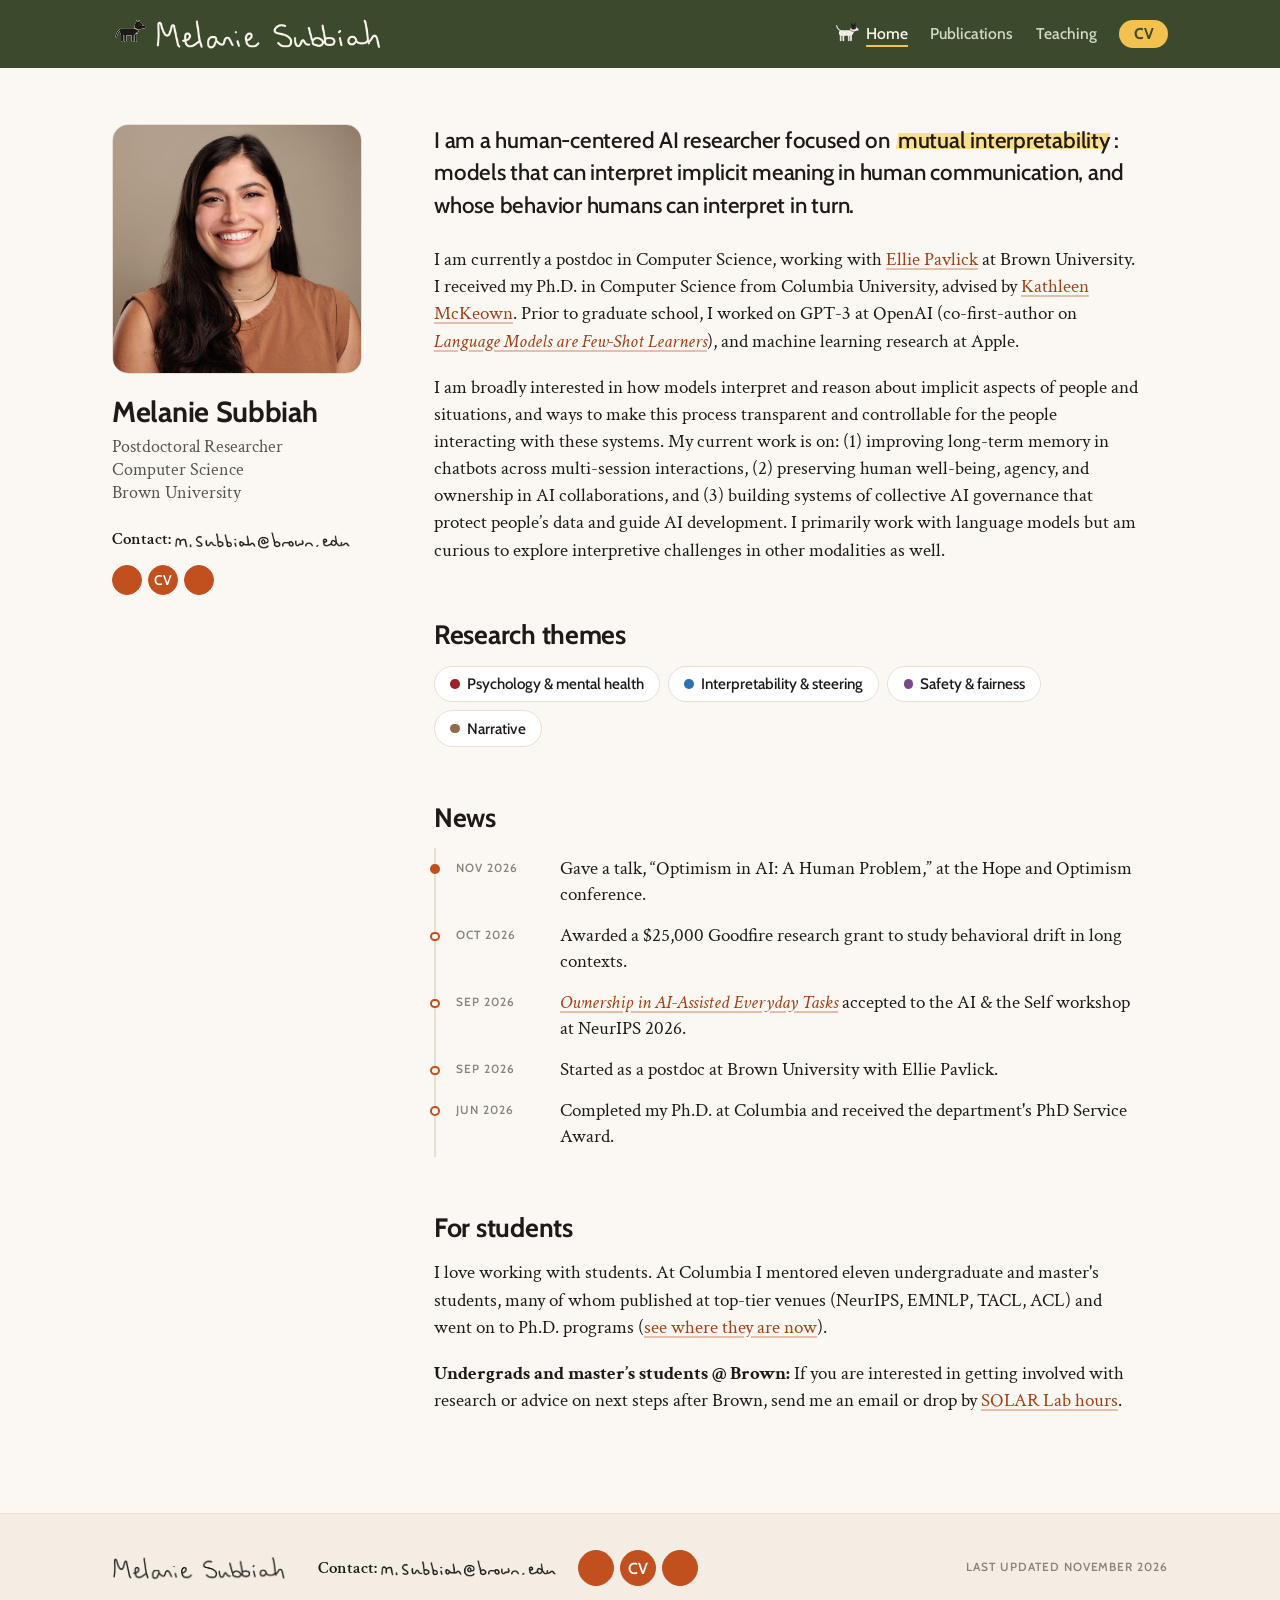
==== commit 0251c338: "update wording" ====
--- a/index.html
+++ b/index.html
@@ -7,13 +7,13 @@
   <meta name="google-site-verification" content="v_KXJewHoq_SCTnVBv57Pz_Hg-CjJPvRETBQ6Ztv-lg">
 
   <title>Melanie Subbiah</title>
-  <meta name="description" content="Melanie Subbiah is a human-centered NLP researcher and postdoc in computer science at Brown University, focused on mutual interpretability: language models that interpret implicit meaning in human communication, and systems whose behavior humans can interpret in turn.">
+  <meta name="description" content="Melanie Subbiah is a human-centered AI researcher and postdoc in computer science at Brown University, focused on mutual interpretability: models that interpret implicit meaning in human communication, and whose behavior humans can interpret in turn.">
   <link rel="canonical" href="https://melaniesubbiah.github.io/">
   <link rel="icon" type="image/svg+xml" href="assets/img/dog-1.svg">
 
   <meta property="og:site_name" content="Melanie Subbiah">
   <meta property="og:title" content="Melanie Subbiah">
-  <meta property="og:description" content="Melanie Subbiah is a human-centered NLP researcher and postdoc in computer science at Brown University, focused on mutual interpretability: language models that interpret implicit meaning in human communication, and systems whose behavior humans can interpret in turn.">
+  <meta property="og:description" content="Melanie Subbiah is a human-centered AI researcher and postdoc in computer science at Brown University, focused on mutual interpretability: models that interpret implicit meaning in human communication, and whose behavior humans can interpret in turn.">
   <meta property="og:url" content="https://melaniesubbiah.github.io/">
   <meta property="og:type" content="website">
   <meta property="og:image" content="https://melaniesubbiah.github.io/assets/img/MelanieS--3square.jpg">
@@ -63,27 +63,25 @@
   <div class="content">
     <section id="about">
       <p class="intro">
-        I am a human-centered NLP researcher focused on <mark>mutual interpretability</mark>: language models that can
-        interpret implicit meaning in human communication, and systems whose behavior humans can interpret in turn.
+        I am a human-centered AI researcher focused on <mark>mutual interpretability</mark>: models that can interpret
+        implicit meaning in human communication, and whose behavior humans can interpret in turn.
       </p>
       <p>
         I am currently a postdoc in Computer Science, working with
         <a href="https://cs.brown.edu/people/epavlick/" target="_blank" rel="noopener">Ellie Pavlick</a> at Brown University.
         I received my Ph.D. in Computer Science from Columbia University, advised by
         <a href="https://www.cs.columbia.edu/~kathy/" target="_blank" rel="noopener">Kathleen McKeown</a>.
-        My thesis focused on interpretation and interpretability in subjective domains.
         Prior to graduate school, I worked on GPT-3 at OpenAI (co-first-author on
         <a href="https://papers.nips.cc/paper/2020/hash/1457c0d6bfcb4967418bfb8ac142f64a-Abstract.html" target="_blank" rel="noopener"><em>Language Models are Few-Shot Learners</em></a>),
         and machine learning research at Apple.
       </p>
       <p>
-        My work is unified by a central focus on prioritizing human well-being in how we develop and use AI, including
-        respect for human expertise, lived experience, and data privacy. I am currently interested in: (1) improving
-        long-term memory for chatbots across multi-session interactions through continual learning in weights,
-        in-context effects and external memory, (2) protecting users by ensuring safe responses in sensitive
-        conversations and preserving human agency, control, and ownership in AI collaborations, and (3) building
-        systems of collective AI governance that protect people&rsquo;s data and provide avenues to challenge and
-        direct AI development. My goal is <em>humanistic AI</em> grounded in mutual interpretability.
+        I am broadly interested in how models interpret and reason about implicit aspects of people and situations,
+        and ways to make this process transparent and controllable for the people interacting with these systems. My current
+        work is on: (1) improving long-term memory in chatbots across multi-session interactions,
+        (2) preserving human well-being, agency, and ownership in AI collaborations, and (3) building systems of
+        collective AI governance that protect people&rsquo;s data and guide AI development. I primarily work with
+        language models but am curious to explore interpretive challenges in other modalities as well.
       </p>
     </section>
 
--- a/assets/css/style.css
+++ b/assets/css/style.css
@@ -18,10 +18,10 @@
   --flow-ms: #7B4A86;   /* mentee flow: master's students (the plum of --t-3) */
 
   /* research-theme colors, assigned to tags in display order by build.py (THEME_COLORS) */
-  --t-1:  #C2501F;   /* burnt orange */
-  --t-2:  #56723A;   /* olive */
+  --t-1:  #9B2226;   /* deep red */
+  --t-2:  #2E73AE;   /* blue */
   --t-3:  #7B4A86;   /* plum */
-  --t-4:  #C99412;   /* mustard */
+  --t-4:  #94694A;   /* brown */
   --t-5:  #D07A8C;   /* rose */
   --t-6:  #8A5A3B;   /* umber */
   --t-7:  #2F7A78;   /* teal */
@@ -66,10 +66,10 @@
     --award-bg:  #FBDF8C;   /* award stickers look the same in both modes */
     --award-ink: #3D2E00;
     /* --header-* are deliberately not overridden: the olive header is identical in both modes */
-    --t-1:  #EE8B5A;
-    --t-2:  #A3C27C;
-    --t-3:  #C69AD2;
-    --t-4:  #E9BC4F;
+    --t-1:  #C8585E;
+    --t-2:  #3F78BD;
+    --t-3:  #D2A2E8;
+    --t-4:  #C69A72;
     --t-5:  #F4B6C4;
     --t-6:  #C9986F;
     --t-7:  #6CC0BC;
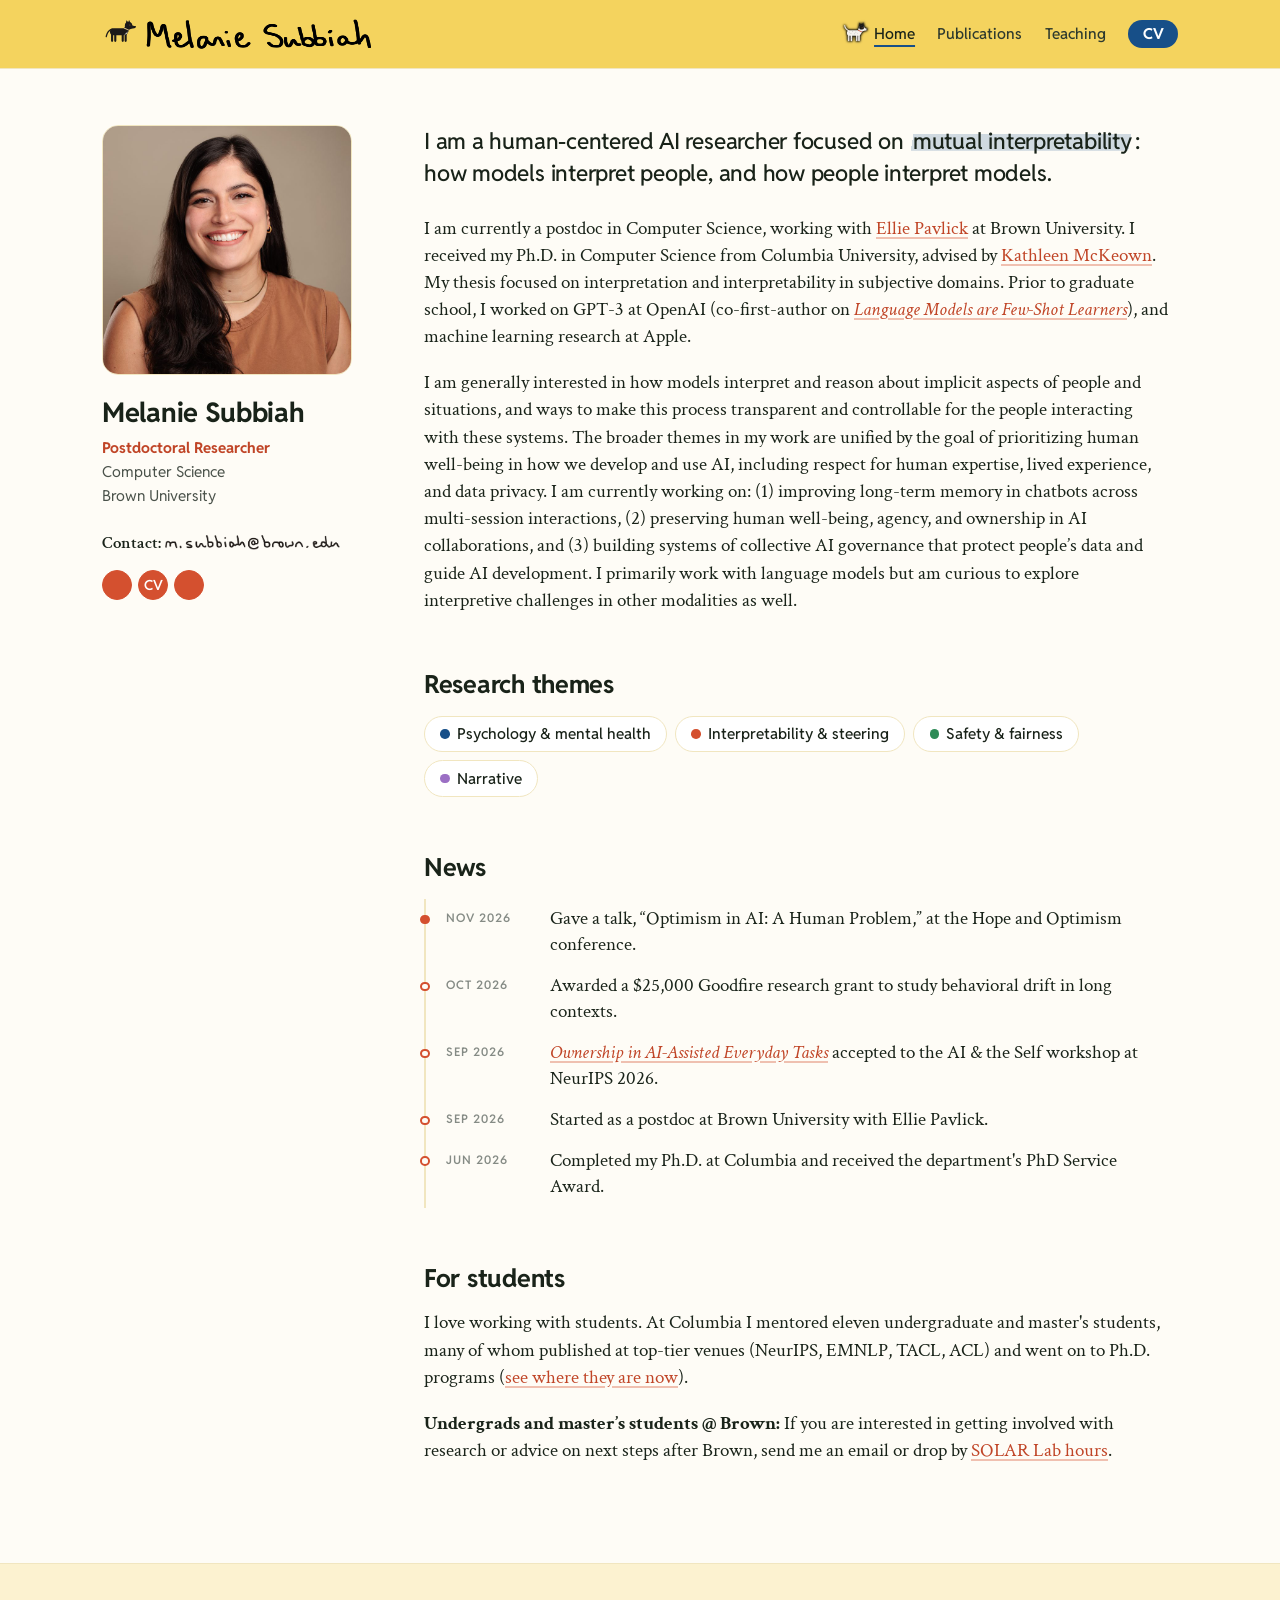
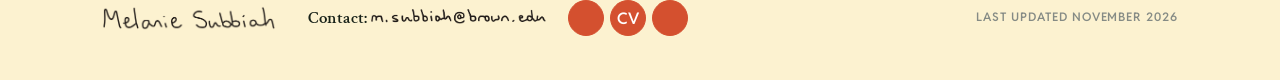
==== commit c6fc6e2c: "new changes" ====
--- a/index.html
+++ b/index.html
@@ -7,13 +7,13 @@
   <meta name="google-site-verification" content="v_KXJewHoq_SCTnVBv57Pz_Hg-CjJPvRETBQ6Ztv-lg">
 
   <title>Melanie Subbiah</title>
-  <meta name="description" content="Melanie Subbiah is a human-centered AI researcher and postdoc in computer science at Brown University, focused on mutual interpretability: models that interpret implicit meaning in human communication, and whose behavior humans can interpret in turn.">
+  <meta name="description" content="Melanie Subbiah is a human-centered AI researcher and postdoc in computer science at Brown University, focused on mutual interpretability: how models interpret people, and how people interpret models.">
   <link rel="canonical" href="https://melaniesubbiah.github.io/">
   <link rel="icon" type="image/svg+xml" href="assets/img/dog-1.svg">
 
   <meta property="og:site_name" content="Melanie Subbiah">
   <meta property="og:title" content="Melanie Subbiah">
-  <meta property="og:description" content="Melanie Subbiah is a human-centered AI researcher and postdoc in computer science at Brown University, focused on mutual interpretability: models that interpret implicit meaning in human communication, and whose behavior humans can interpret in turn.">
+  <meta property="og:description" content="Melanie Subbiah is a human-centered AI researcher and postdoc in computer science at Brown University, focused on mutual interpretability: how models interpret people, and how people interpret models.">
   <meta property="og:url" content="https://melaniesubbiah.github.io/">
   <meta property="og:type" content="website">
   <meta property="og:image" content="https://melaniesubbiah.github.io/assets/img/MelanieS--3square.jpg">
@@ -21,7 +21,7 @@
 
   <link rel="preconnect" href="https://fonts.googleapis.com">
   <link rel="preconnect" href="https://fonts.gstatic.com" crossorigin>
-  <link rel="stylesheet" href="https://fonts.googleapis.com/css2?family=Cabin:wght@400;500;600;700&family=Crimson+Text:ital,wght@0,400;0,600;1,400&display=swap">
+  <link rel="stylesheet" href="https://fonts.googleapis.com/css2?family=Reddit+Sans:wght@400;500;600;700&family=Crimson+Text:ital,wght@0,400;0,600;1,400&display=swap">
   <link rel="stylesheet" href="https://code.ionicframework.com/ionicons/2.0.1/css/ionicons.min.css">
   <link rel="stylesheet" href="assets/css/style.css">
 </head>
@@ -49,7 +49,7 @@
   <aside class="profile">
     <img class="profile-photo" src="assets/img/portrait.jpg" alt="Melanie Subbiah" width="800" height="800">
     <h1 class="profile-name">Melanie Subbiah</h1>
-    <p class="profile-title">Postdoctoral Researcher<br>Computer Science<br>Brown University</p>
+    <p class="profile-title"><strong>Postdoctoral Researcher</strong><br>Computer Science<br>Brown University</p>
     <ul class="profile-links">
       <li class="email"><strong>Contact:</strong> <span class="email-link"><img class="handwritten" src="assets/img/email-dark.png" alt="m.subbiah&#64;brown.edu" width="1935" height="188"></span></li>
       <li class="icons">
@@ -63,25 +63,28 @@
   <div class="content">
     <section id="about">
       <p class="intro">
-        I am a human-centered AI researcher focused on <mark>mutual interpretability</mark>: models that can interpret
-        implicit meaning in human communication, and whose behavior humans can interpret in turn.
+        I am a human-centered AI researcher focused on <mark>mutual interpretability</mark>: how models interpret people,
+        and how people interpret models.
       </p>
       <p>
         I am currently a postdoc in Computer Science, working with
         <a href="https://cs.brown.edu/people/epavlick/" target="_blank" rel="noopener">Ellie Pavlick</a> at Brown University.
         I received my Ph.D. in Computer Science from Columbia University, advised by
         <a href="https://www.cs.columbia.edu/~kathy/" target="_blank" rel="noopener">Kathleen McKeown</a>.
+        My thesis focused on interpretation and interpretability in subjective domains.
         Prior to graduate school, I worked on GPT-3 at OpenAI (co-first-author on
         <a href="https://papers.nips.cc/paper/2020/hash/1457c0d6bfcb4967418bfb8ac142f64a-Abstract.html" target="_blank" rel="noopener"><em>Language Models are Few-Shot Learners</em></a>),
         and machine learning research at Apple.
       </p>
       <p>
-        I am broadly interested in how models interpret and reason about implicit aspects of people and situations,
-        and ways to make this process transparent and controllable for the people interacting with these systems. My current
-        work is on: (1) improving long-term memory in chatbots across multi-session interactions,
-        (2) preserving human well-being, agency, and ownership in AI collaborations, and (3) building systems of
-        collective AI governance that protect people&rsquo;s data and guide AI development. I primarily work with
-        language models but am curious to explore interpretive challenges in other modalities as well.
+        I am generally interested in how models interpret and reason about implicit aspects of people and situations,
+        and ways to make this process transparent and controllable for the people interacting with these systems.
+        The broader themes in my work are unified by the goal of prioritizing human well-being in how we develop and use AI,
+        including respect for human expertise, lived experience, and data privacy. I am currently working on: (1) improving
+        long-term memory in chatbots across multi-session interactions, (2) preserving human well-being, agency, and
+        ownership in AI collaborations, and (3) building systems of collective AI governance that protect people&rsquo;s
+        data and guide AI development. I primarily work with language models but am curious to explore interpretive
+        challenges in other modalities as well.
       </p>
     </section>
 
--- a/assets/css/style.css
+++ b/assets/css/style.css
@@ -1,27 +1,29 @@
 /* ------------------------------------------------------------------ tokens */
 
+/* Palette: the original site's yellow (saturated to #F4D35E) and orange-red #D4502F, with cobalt blue #174F88 and the old dark-green text #192319,
+   on a faint-yellow page: yellow header with blue accents, blue marker highlights, orange-red links and round icons, yellow award stickers. */
 :root {
-  --bg:        #FBF8F3;   /* warm off-white */
-  --bg-alt:    #F3EDE3;
+  --bg:        #FEFCF6;   /* near-white warm cream */
+  --bg-alt:    #FCF2D0;   /* the header yellow at ~25% on the page cream: the footer band */
   --card:      #FFFFFF;
-  --ink:       #1F1A17;
-  --ink-soft:  #5A524B;
-  --ink-faint: #8C837A;
-  --rule:      #E7DFD3;
-  --primary:   #C2501F;   /* burnt orange: links and accents */
-  --primary-ink: #A23F14;
-  --highlight: #FBDF8C;   /* marker yellow */
-  --award-bg:  #FBDF8C;
-  --award-ink: #3D2E00;
+  --ink:       #192319;   /* the old site's dark-green text */
+  --ink-soft:  #4A524A;
+  --ink-faint: #858B85;
+  --rule:      #F1E6C0;   /* yellow-tinted lines */
+  --primary:   #D4502F;   /* the old site's orange-red: round icon buttons, links, the news timeline dots */
+  --primary-ink: #C04527; /* link and text orange: a step darker than the icons for 4.5:1 on the page and footer */
+  --highlight: rgba(23, 79, 136, .2);   /* blue marker: the header-accent blue, see-through */
+  --award-bg:  #F4D35E;   /* the old yellow */
+  --award-ink: #192319;
   --on-primary: #FFFFFF;
-  --flow-ug: #C2501F;   /* mentee flow: undergrads (CVD-checked pair, as drawn at band opacity) */
-  --flow-ms: #7B4A86;   /* mentee flow: master's students (the plum of --t-3) */
+  --flow-ug: #D4502F;   /* mentee flow: undergrads (the orange, as the links) */
+  --flow-ms: #174F88;   /* mentee flow: master's students (the blue) */
 
   /* research-theme colors, assigned to tags in display order by build.py (THEME_COLORS) */
-  --t-1:  #9B2226;   /* deep red */
-  --t-2:  #2E73AE;   /* blue */
-  --t-3:  #7B4A86;   /* plum */
-  --t-4:  #94694A;   /* brown */
+  --t-1:  #174F88;   /* the header blue; t-1..t-4 pass the CVD check (all pairs) */
+  --t-2:  #D4502F;   /* the old orange-red */
+  --t-3:  #2E8B57;   /* sea green: lighter than the blue so the two read apart */
+  --t-4:  #9B6FC4;   /* soft purple, a nod to the original site's purple */
   --t-5:  #D07A8C;   /* rose */
   --t-6:  #8A5A3B;   /* umber */
   --t-7:  #2F7A78;   /* teal */
@@ -31,45 +33,45 @@
   --t-11: #B86B2E;   /* copper */
   --t-12: #5B4E8C;   /* indigo */
 
-  /* top bar: deep olive with cream text and mustard accents */
-  --header-bg:   #3B4A2C;
-  --header-ink:  #FBF6EC;
-  --header-soft: #D3D9C4;
-  --header-accent: #F2C14E;
-
-
-  /* fonts match the CV: Cabin + Cochineal (Crimson Text is its web-available original) */
-  --display: "Cabin", "Helvetica Neue", Arial, sans-serif;
+  /* top bar: yellow with a black name, dark-green nav, blue accents */
+  --header-bg:   #F4D35E;   /* the old site's yellow */
+  --header-ink:  #192319;
+  --header-soft: #2E3A2E;
+  --header-accent: #174F88;   /* cobalt blue: current-page underline, CV pill */
+
+
+  /* fonts: Reddit Sans (sans) + Crimson Text (body; the web-available original of the CV's Cochineal) */
+  --display: "Reddit Sans", "Helvetica Neue", Arial, sans-serif;
   --body:    "Crimson Text", "Cochineal", Georgia, serif;
   --serif:   "Crimson Text", "Cochineal", Georgia, serif;
 
-  --wrap: 1120px;   /* wide enough that the intro's first line ends with "mutual interpretability:" */
+  --wrap: 1140px;   /* wide enough that the intro's first line ends with "mutual interpretability:" (~721px in Reddit Sans) */
   color-scheme: light;
 }
 
-/* dark mode: warm charcoal (not black) under the same olive header, so the site reads as one design */
+/* dark mode: deep navy from the header blue, cream text, and a softened gold header so it doesn't glare */
 @media (prefers-color-scheme: dark) {
   :root {
-    --bg:        #1F1E1A;
-    --bg-alt:    #272620;
-    --card:      #2C2B25;
-    --ink:       #EEE8DC;
-    --ink-soft:  #C9C0AF;
-    --ink-faint: #9A917F;
-    --rule:      #3D3B32;
-    --primary:   #EE8B5A;
-    --primary-ink: #F4A47A;
-    --on-primary: #1F1E1A;
-    --flow-ug: #D46A36;
-    --flow-ms: #C69AD2;
-    --highlight: rgba(242, 193, 78, .32);
-    --award-bg:  #FBDF8C;   /* award stickers look the same in both modes */
-    --award-ink: #3D2E00;
-    /* --header-* are deliberately not overridden: the olive header is identical in both modes */
-    --t-1:  #C8585E;
-    --t-2:  #3F78BD;
-    --t-3:  #D2A2E8;
-    --t-4:  #C69A72;
+    --bg:        #0F1B2B;   /* deep navy, from the header blue #174F88 */
+    --bg-alt:    #15243A;   /* footer band */
+    --card:      #1A2C45;
+    --ink:       #F2EEE3;   /* warm cream, as the light page */
+    --ink-soft:  #C9C3B5;
+    --ink-faint: #948E82;
+    --rule:      #263A55;
+    --primary:   #FF8257;
+    --primary-ink: #FF8257;
+    --on-primary: #0F1B2B;
+    --flow-ug: #FF8257;
+    --flow-ms: #5C93D6;
+    --highlight: rgba(92, 147, 214, .38);
+    --award-bg:  #D9B84A;   /* the softened header gold */
+    --award-ink: #192319;
+    --header-bg: #D9B84A;   /* the header yellow softened to a deeper gold so it doesn't glare on the navy; name and nav keep their colors */
+    --t-1:  #5C93D6;   /* t-1..t-4 pass the CVD check in dark mode (all pairs) */
+    --t-2:  #FF8257;
+    --t-3:  #2C7A4B;
+    --t-4:  #DDB6F0;
     --t-5:  #F4B6C4;
     --t-6:  #C9986F;
     --t-7:  #6CC0BC;
@@ -95,7 +97,7 @@
   background: var(--bg);
   color: var(--ink);
   font: 400 1.0625rem/1.6 var(--body);
-  font-size-adjust: .48;   /* Crimson Text has a small x-height; match it to Cabin */
+  font-size-adjust: .48;   /* Crimson Text has a small x-height; match it to Reddit Sans */
   -webkit-font-smoothing: antialiased;
 }
 
@@ -106,8 +108,8 @@
 img { max-width: 100%; height: auto; display: block; }
 
 a { color: var(--primary-ink); text-decoration: underline; text-decoration-thickness: 1.5px; text-underline-offset: 3px; text-decoration-color: color-mix(in srgb, var(--primary) 35%, transparent); }
-a:hover { color: var(--primary); text-decoration-style: wavy; text-decoration-color: currentColor; text-decoration-thickness: 1px; }
-a:focus-visible, button:focus-visible { outline: 2px solid var(--primary); outline-offset: 3px; border-radius: 4px; }
+a:hover { color: var(--primary-ink); text-decoration-style: wavy; text-decoration-color: currentColor; text-decoration-thickness: 1px; }
+a:focus-visible, button:focus-visible { outline: 2px solid var(--primary-ink); outline-offset: 3px; border-radius: 4px; }
 
 /* marker-pen highlight */
 mark {
@@ -123,6 +125,7 @@
 
 /* the name in the user's handwriting: cream with a heavier pen in the header, dark ink in the footer */
 .signature { display: block; height: 34px; width: auto; }
+.wordmark .signature { filter: brightness(0) drop-shadow(1px 0 0 #000) drop-shadow(0 .8px 0 #000); }   /* the cream header image turned black, then thickened ~1px with offset shadows (a filter, not a mask: see CLAUDE.md) */
 @media (prefers-color-scheme: dark) { .footer-name .signature { filter: invert(1) sepia(.25) brightness(.95); } }   /* dark ink -> warm off-white */
 
 .skip { position: absolute; left: -999px; top: .5rem; background: var(--ink); color: var(--bg); padding: .5rem 1rem; z-index: 10; }
@@ -137,9 +140,9 @@
 
 /* ------------------------------------------------------------------ header */
 
-/* full-width olive bar. Dog 1 sits by the name; dog 2 stands in front of the current page.
+/* full-width navy bar. Dog 1 sits by the name; dog 2 stands in front of the current page.
    Both dogs link to their photos on dogs.html. */
-.site-header { background: var(--header-bg); color: var(--header-ink); }
+.site-header { background: var(--header-bg); color: var(--header-ink); border-bottom: 1px solid var(--rule); }
 .header-inner { display: flex; align-items: center; justify-content: space-between; gap: .5rem 1.5rem; min-height: 4.25rem; flex-wrap: wrap; }
 
 .brand { display: inline-flex; align-items: center; gap: .55rem; }
@@ -150,8 +153,9 @@
 .dog img { display: block; width: 100%; height: auto; }
 .dog:hover img { animation: hop .5s ease 2; }
 .dog-1 { width: 34px; margin-top: -4px; }
-.dog-1 img { filter: drop-shadow(0 0 .6px var(--header-ink)) drop-shadow(0 0 .6px var(--header-ink)); }   /* Mango is black: outline him against the olive */
+/* Mango is black and reads on the yellow without a glow */
 .dog-2 { width: 26px; margin-top: -3px; }
+.dog-2 img { filter: drop-shadow(0 0 1px #000) drop-shadow(0 0 1px #000); }   /* Luna is white: a soft black glow keeps her off the yellow */
 
 @keyframes hop {
   0%, 100% { transform: translateY(0); }
@@ -160,10 +164,10 @@
 
 .nav { list-style: none; display: flex; flex-wrap: wrap; gap: .25rem 1.4rem; margin: 0; padding: 0; }
 .nav li { display: flex; align-items: center; gap: .35rem; }
-.nav a:not(.dog) { font: 500 .98rem/1 var(--display); color: var(--header-soft); text-decoration: none; padding: .4rem 0; }
+.nav a:not(.dog) { font: 500 .95rem/1 var(--display);   /* same size as the research-theme pills */ color: var(--header-soft); text-decoration: none; padding: .4rem 0; }
 .nav a:not(.dog):hover { color: var(--header-ink); text-decoration: underline wavy var(--header-accent) 1px; text-underline-offset: 6px; }
 .nav a[aria-current="page"] { color: var(--header-ink); text-decoration: underline 2px var(--header-accent); text-underline-offset: 6px; }
-.nav a.nav-cv { color: var(--header-bg); background: var(--header-accent); border-radius: 999px; padding: .4rem .9rem; font-weight: 700; }
+.nav a.nav-cv { color: #FFFFFF; background: var(--header-accent); border-radius: 999px; padding: .4rem .9rem; font-weight: 700; }
 .nav a.nav-cv:hover { color: var(--header-bg); background: var(--header-ink); text-decoration: none; }
 .site-header a:focus-visible { outline-color: var(--header-accent); }
 
@@ -190,13 +194,14 @@
 }
 
 .profile-name { font-size: 1.85rem; margin-bottom: .35rem; }
-.profile-title { color: var(--ink-soft); font-size: .97rem; line-height: 1.5; margin-bottom: 1.1rem; }
+.profile-title { color: var(--ink-soft); font-family: var(--display); font-size: 1.02rem; line-height: 1.5; margin-bottom: 1.1rem; }   /* sans like the name; the Contact line below stays serif */
+.profile-title strong { color: var(--primary-ink); font-weight: 700; }   /* the orange-red */
 .profile-links { list-style: none; padding: 0; margin: 0; font-size: .95rem; }
 .profile-links li { padding: .3rem 0; }
 .profile-links .email { color: var(--ink-soft); }
 .email strong { color: var(--ink); font-weight: 600; }
 /* the email in the user's handwriting, sized to sit on the text line beside "Contact:" */
-.email-link { display: inline-block; vertical-align: middle; }   /* an image of the address, not a link */
+.email-link { display: inline-block; vertical-align: -1.8px; }   /* an image of the address, not a link; drops the image so the letters' bottoms (row ~168 of 188) sit on the text baseline */
 .email-link .handwritten { display: block; height: 17px; width: auto; }   /* same size in the sidebar and the footer */
 .profile-links .email { white-space: nowrap; }   /* "Contact:" + email together span the headshot width */
 @media (prefers-color-scheme: dark) { .email-link .handwritten { filter: invert(1) sepia(.25) brightness(.95); } }
@@ -209,11 +214,12 @@
   .profile-links { grid-column: 1 / -1; margin-top: 1.25rem; display: flex; flex-wrap: wrap; gap: .25rem 1.25rem; }
 }
 
-.content { max-width: 44rem; }
+.content { max-width: 46.5rem; }
 .content section + section { margin-top: 3.5rem; }
 .content h2 { margin-bottom: 1rem; }
 
 .intro { font: 500 1.4rem/1.45 var(--display); letter-spacing: -.01em; }
+.intro mark { white-space: nowrap; }   /* "mutual interpretability" never splits across lines */
 
 .themes { list-style: none; padding: 0; margin: 0; display: flex; flex-wrap: wrap; gap: .5rem; }
 .themes a {
@@ -236,17 +242,22 @@
 /* ------------------------------------------------------------------ publications */
 
 .pub-list { list-style: none; padding: 0; margin: 0; }
-.pub { display: grid; grid-template-columns: 9.5rem 1fr; gap: 1.25rem; padding: 1rem 0; border-bottom: 1px solid var(--rule); }
+.pub { display: grid; grid-template-columns: 11.5rem 1fr; gap: 1.25rem; padding: 1rem 0; border-bottom: 1px solid var(--rule); }
 .content .pub { grid-template-columns: 1fr; gap: .15rem; }
 .content .pub:first-child { padding-top: .25rem; }
 .pub[hidden] { display: none; }
 .dots { display: inline-flex; gap: .3rem; }
+.pub-venue .dots { flex-basis: 100%; }   /* theme dots on their own line under the venue */
 .pub-venue { color: var(--ink-faint); display: flex; align-items: center; gap: .6rem; flex-wrap: wrap; align-self: start; padding-top: .2rem; }
 .pub-body { display: flex; flex-direction: column; gap: .15rem; }
 .pub-title { font: 700 1.08rem/1.35 var(--display); letter-spacing: -.01em; color: var(--ink); text-decoration: none; }
 a.pub-title:hover { color: var(--primary-ink); text-decoration: underline wavy 1px; text-underline-offset: 4px; }
 .pub-authors { color: var(--ink-soft); font-size: .93rem; line-height: 1.5; }
-.pub-authors .me { color: var(--ink); font-weight: 600; }
+.pub-authors .me {   /* the author's own name: marker highlight, like <mark> */
+  color: var(--ink); font-weight: 600;
+  background: linear-gradient(100deg, transparent .15em, var(--highlight) .15em, var(--highlight) calc(100% - .2em), transparent calc(100% - .2em)) 0 62% / 100% 58% no-repeat;
+  padding: 0 .12em; -webkit-box-decoration-break: clone; box-decoration-break: clone;
+}
 .pub-blurb { font: italic 400 1.08rem/1.4 var(--serif); color: var(--ink-soft); margin-top: .2rem; }
 .pub-meta { display: flex; flex-wrap: wrap; align-items: center; gap: .35rem .45rem; margin-top: .35rem; }
 .pub-meta:empty { display: none; }
@@ -254,7 +265,7 @@
   font-size: .8rem; font-weight: 600; text-decoration: none; color: var(--ink);
   border: 1px solid var(--rule); background: var(--card); border-radius: 999px; padding: .2rem .65rem;
 }
-.pub-link:hover { border-color: var(--primary); color: var(--primary-ink); text-decoration: none; }
+.pub-link:hover { border-color: var(--primary-ink); color: var(--primary-ink); text-decoration: none; }
 
 .award {
   display: inline-block; font-size: .78rem; font-weight: 600; line-height: 1.3;
@@ -264,6 +275,8 @@
   box-shadow: 0 1px 0 rgba(0, 0, 0, .08);
 }
 .award::before { content: "\2605\00a0"; }
+.pub-award { flex-basis: 100%; margin-top: .15rem; }   /* the award sticker, on its own line under the venue */
+.pub-award .award { font-family: var(--body); text-transform: none; letter-spacing: normal; white-space: nowrap; }
 
 
 @media (max-width: 640px) { .pub { grid-template-columns: 1fr; gap: .15rem; } }
@@ -284,12 +297,19 @@
   font: 500 .9rem/1 var(--display); color: var(--ink-soft);
   background: var(--card); border: 1.5px solid var(--rule); border-radius: 999px;
   padding: .55rem .9rem; cursor: pointer;
+  transition: transform .2s ease, border-color .2s ease;
 }
 .filter[data-theme]::before { content: ""; width: .6rem; height: .6rem; border-radius: 50%; background: var(--t); }
 .filter[data-theme][aria-pressed="true"] { background: var(--t); border-color: var(--t); color: var(--on-primary); }
 .filter[data-theme][aria-pressed="true"]::before { background: var(--on-primary); }
 .filter:hover { border-color: var(--ink-faint); color: var(--ink); }
+.filter:hover { transform: translateY(-2px) rotate(-1deg); }   /* same hover tilt as the homepage theme pills */
+.filter[data-theme]:hover { border-color: var(--t); }
+@media (prefers-reduced-motion: reduce) { .filter, .filter:hover { transition: none; transform: none; } }
 .filter[aria-pressed="true"] { background: var(--ink); border-color: var(--ink); color: var(--bg); }
+.filter-award::before { content: "\2605"; color: var(--ink); font: 600 .78rem/1 var(--body); }   /* same star as the award stickers */
+.filter-award[aria-pressed="true"] { background: var(--award-bg); border-color: var(--award-bg); color: var(--award-ink); }
+.filter-award[aria-pressed="true"]::before { color: var(--award-ink); }
 
 .pub-all { margin-top: 2rem; border-top: 2px solid var(--ink); }
 .footnote { color: var(--ink-faint); font-size: .9rem; margin-top: 1.5rem; }
@@ -298,53 +318,40 @@
 .block { margin-top: 3.5rem; }
 .block > h2 { margin-bottom: 1.25rem; }
 .block-intro { color: var(--ink-soft); }
-.subhead { font-size: 1.1rem; margin: 2.25rem 0 .9rem; }
 /* ------------------------------------------------------------------ teaching components */
 
 
-.course { display: grid; grid-template-columns: 10rem minmax(0, 1fr) 15rem; gap: 1.5rem; padding: 1.25rem 0; border-bottom: 1px solid var(--rule); }
+.teaching-cols { display: grid; grid-template-columns: repeat(2, minmax(0, 1fr)); gap: 0 3.5rem; }   /* courses | guest lectures */
+@media (max-width: 900px) { .teaching-cols { grid-template-columns: 1fr; } }
+.course { display: grid; grid-template-columns: 8.5rem minmax(0, 1fr); gap: 1.25rem; padding: 1.1rem 0; border-bottom: 1px solid var(--rule); }
 .course:first-child { padding-top: .5rem; }
 .course p { margin: 0; }
 .course-when { font: 600 .95rem/1.4 var(--display); color: var(--ink); }
-.course-role { font: 600 .72rem/1.4 var(--display); letter-spacing: .08em; text-transform: uppercase; color: var(--primary-ink); margin-top: .3rem; }
+.course-role { font: 700 1.02rem/1.4 var(--display); color: var(--primary-ink); margin-top: .3rem; }   /* same look as "Postdoctoral Researcher" on the homepage */
 .course h3 { font-size: 1.18rem; margin-bottom: .2rem; }
 .course-where { color: var(--ink-faint); font-size: .95rem; }
-.ratings { margin: 0; display: grid; gap: .55rem; align-content: start; }
-.ratings dt { font-size: .8rem; color: var(--ink-faint); }
-.pips { flex: 1; display: flex; gap: 4px; }   /* a count shown as filled segments, matching the rating meters */
-.pips i { flex: 1; height: .45rem; border-radius: 999px; background: var(--header-accent); }
-
-.lecture-list { list-style: none; padding: 0; margin: 0; border-top: 1px solid var(--rule); }
-.lecture-list li { display: grid; grid-template-columns: 10rem minmax(0, 1fr); gap: 1.5rem; padding: .7rem 0; border-bottom: 1px solid var(--rule); }
-.lecture-when { font: 600 .95rem/1.5 var(--display); }
-.lecture-what { color: var(--ink-faint); }
-.lecture-what strong { font: 600 1.02rem/1.5 var(--display); color: var(--ink); margin-right: .5rem; }
-@media (max-width: 820px) { .lecture-list li { grid-template-columns: 1fr; gap: .1rem; } }
-@media (max-width: 820px) {
+@media (max-width: 560px) {
   .course { grid-template-columns: 1fr; gap: .5rem; }
   .course-meta { display: flex; flex-wrap: wrap; align-items: baseline; gap: .2rem .75rem; }
   .course-role { margin-top: 0; }
-  .ratings { max-width: 20rem; margin-top: .35rem; }
-}
-.ratings dd { margin: .15rem 0 0; display: flex; align-items: center; gap: .6rem; font: 700 .95rem/1 var(--display); }
-.meter { flex: 1; height: .45rem; border-radius: 999px; background: var(--bg-alt); position: relative; overflow: hidden; }
-.meter::after { content: ""; position: absolute; inset: 0 auto 0 0; width: calc(var(--v) * 100%); background: var(--header-accent); border-radius: inherit; }
+}
 
 
 /* mentee flow (Sankey) diagram, drawn by build.py */
-.mentee-flow { margin: 0 0 2rem; max-width: 820px; }
+.mentee-flow { margin: 0 0 2rem; max-width: 880px; }
 .mentee-flow svg { display: block; width: 100%; height: auto; overflow: visible; }
-.flow-band { opacity: .65; }
+.flow-band { opacity: .8; }   /* orange and blue bands, as drawn on the page cream, pass the CVD check and 3:1 */
 @media (prefers-color-scheme: dark) { .flow-band { opacity: .75; } }
 .flow-ug { fill: var(--flow-ug); }
 .flow-ms { fill: var(--flow-ms); }
 .flow-node { fill: var(--ink); }
+.flow-leader { stroke: var(--ink); stroke-width: 1; }   /* thin line tying a label to its node */
 .flow-label { font: 600 13px var(--display); fill: var(--ink); }
 .flow-label-mid { paint-order: stroke; stroke: var(--bg); stroke-width: 4px; stroke-linejoin: round; }
 .flow-count { font-weight: 400; fill: var(--ink-faint); }
 .flow-key { display: flex; flex-wrap: wrap; gap: .4rem 1.4rem; margin-top: .6rem; font: 500 .85rem/1.3 var(--display); color: var(--ink-soft); }
 .flow-key span { display: inline-flex; align-items: center; gap: .45rem; }
-.flow-swatch { display: inline-block; width: 1.1rem; height: .7rem; border-radius: 3px; opacity: .65; }
+.flow-swatch { display: inline-block; width: 1.1rem; height: .7rem; border-radius: 3px; opacity: .8; }
 .flow-swatch.flow-ug { background: var(--flow-ug); }
 .flow-swatch.flow-ms { background: var(--flow-ms); }
 @media (prefers-color-scheme: dark) { .flow-swatch { opacity: .75; } }
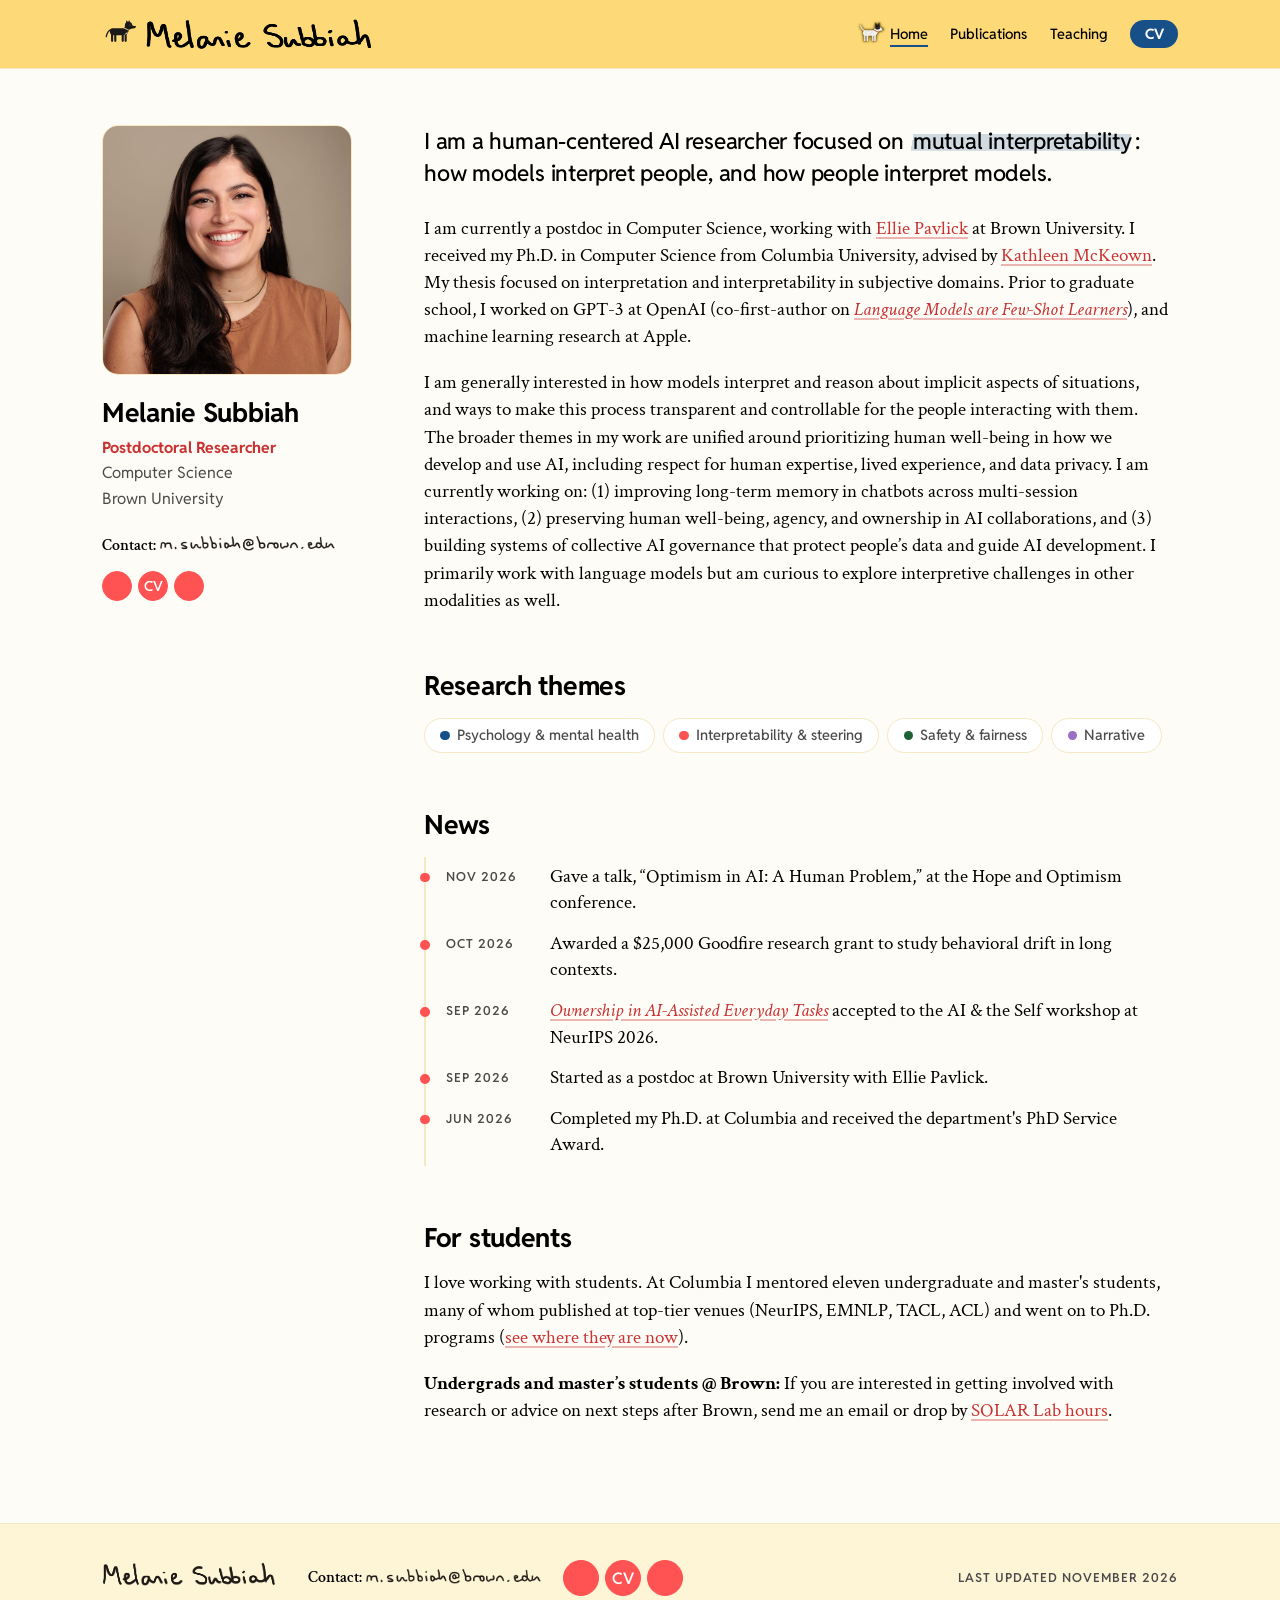
==== commit 751f5168: "color updates" ====
--- a/index.html
+++ b/index.html
@@ -77,9 +77,9 @@
         and machine learning research at Apple.
       </p>
       <p>
-        I am generally interested in how models interpret and reason about implicit aspects of people and situations,
-        and ways to make this process transparent and controllable for the people interacting with these systems.
-        The broader themes in my work are unified by the goal of prioritizing human well-being in how we develop and use AI,
+        I am generally interested in how models interpret and reason about implicit aspects of situations,
+        and ways to make this process transparent and controllable for the people interacting with them.
+        The broader themes in my work are unified around prioritizing human well-being in how we develop and use AI,
         including respect for human expertise, lived experience, and data privacy. I am currently working on: (1) improving
         long-term memory in chatbots across multi-session interactions, (2) preserving human well-being, agency, and
         ownership in AI collaborations, and (3) building systems of collective AI governance that protect people&rsquo;s
--- a/assets/css/style.css
+++ b/assets/css/style.css
@@ -1,29 +1,28 @@
 /* ------------------------------------------------------------------ tokens */
 
-/* Palette: the original site's yellow (saturated to #F4D35E) and orange-red #D4502F, with cobalt blue #174F88 and the old dark-green text #192319,
+/* Palette: the original site's yellow (saturated to #F4D35E) and orange-red #D4502F, with cobalt blue #174F88 and black text,
    on a faint-yellow page: yellow header with blue accents, blue marker highlights, orange-red links and round icons, yellow award stickers. */
 :root {
   --bg:        #FEFCF6;   /* near-white warm cream */
-  --bg-alt:    #FCF2D0;   /* the header yellow at ~25% on the page cream: the footer band */
+  --bg-alt:    #FEF4D6;   /* the header yellow at ~25% on the page cream: the footer band */
   --card:      #FFFFFF;
-  --ink:       #192319;   /* the old site's dark-green text */
-  --ink-soft:  #4A524A;
-  --ink-faint: #858B85;
-  --rule:      #F1E6C0;   /* yellow-tinted lines */
-  --primary:   #D4502F;   /* the old site's orange-red: round icon buttons, links, the news timeline dots */
-  --primary-ink: #C04527; /* link and text orange: a step darker than the icons for 4.5:1 on the page and footer */
+  --ink:       #000000;   /* black: body text, headings, header name and nav */
+  --ink-soft:  #4A4A4A;
+  --rule:      #F5E8C2;   /* yellow-tinted lines */
+  --primary:   #FF5252;   /* the old site's orange-red: round icon buttons, links, the news timeline dots */
+  --primary-ink: #C83232; /* link and text orange: a step darker than the icons for 4.5:1 on the page and footer */
   --highlight: rgba(23, 79, 136, .2);   /* blue marker: the header-accent blue, see-through */
-  --award-bg:  #F4D35E;   /* the old yellow */
-  --award-ink: #192319;
+  --award-bg:  #FDDA77;   /* the old yellow */
+  --award-ink: #000000;
   --on-primary: #FFFFFF;
-  --flow-ug: #D4502F;   /* mentee flow: undergrads (the orange, as the links) */
+  --flow-ug: #FF5252;   /* mentee flow: undergrads (the orange, as the links) */
   --flow-ms: #174F88;   /* mentee flow: master's students (the blue) */
 
   /* research-theme colors, assigned to tags in display order by build.py (THEME_COLORS) */
-  --t-1:  #174F88;   /* the header blue; t-1..t-4 pass the CVD check (all pairs) */
-  --t-2:  #D4502F;   /* the old orange-red */
-  --t-3:  #2E8B57;   /* sea green: lighter than the blue so the two read apart */
-  --t-4:  #9B6FC4;   /* soft purple, a nod to the original site's purple */
+  --t-1:  #174F88;   /* the header blue (as committed) */
+  --t-2:  #FF5252;   /* the orange (as committed) */
+  --t-3:  #1D6136;   /* sea green (as committed) */
+  --t-4:  #9B6FC4;   /* soft purple (as committed) */
   --t-5:  #D07A8C;   /* rose */
   --t-6:  #8A5A3B;   /* umber */
   --t-7:  #2F7A78;   /* teal */
@@ -34,13 +33,21 @@
   --t-12: #5B4E8C;   /* indigo */
 
   /* top bar: yellow with a black name, dark-green nav, blue accents */
-  --header-bg:   #F4D35E;   /* the old site's yellow */
-  --header-ink:  #192319;
-  --header-soft: #2E3A2E;
+  --header-bg:   #FDDA77;   /* the old site's yellow */
+  --header-ink:  #000000;
   --header-accent: #174F88;   /* cobalt blue: current-page underline, CV pill */
 
 
   /* fonts: Reddit Sans (sans) + Crimson Text (body; the web-available original of the CV's Cochineal) */
+  /* type scale: every text size on the site is one of these */
+  --fs-xs:    .78rem;    /* dates, venues, award stickers, link chips, the Sankey key */
+  --fs-sm:    .9rem;     /* nav, pills, filter buttons, authors, course details, footer links */
+  --fs-base:  1.0625rem; /* body text, role titles, publication titles */
+  --fs-md:    1.2rem;    /* course names, dog names */
+  --fs-lg:    1.4rem;    /* homepage intro, section headings */
+  --fs-xl:    1.8rem;    /* sidebar name, h2 */
+  --fs-title: clamp(2.3rem, 5vw, 3.2rem);   /* page titles */
+
   --display: "Reddit Sans", "Helvetica Neue", Arial, sans-serif;
   --body:    "Crimson Text", "Cochineal", Georgia, serif;
   --serif:   "Crimson Text", "Cochineal", Georgia, serif;
@@ -49,37 +56,25 @@
   color-scheme: light;
 }
 
-/* dark mode: deep navy from the header blue, cream text, and a softened gold header so it doesn't glare */
+/* dark mode: a neutral charcoal page with cream text; accents match light mode except lighter blue and link orange, and a slightly dimmer header */
 @media (prefers-color-scheme: dark) {
   :root {
-    --bg:        #0F1B2B;   /* deep navy, from the header blue #174F88 */
-    --bg-alt:    #15243A;   /* footer band */
-    --card:      #1A2C45;
-    --ink:       #F2EEE3;   /* warm cream, as the light page */
+    --bg:        #1E1F21;   /* charcoal, a hair warm so it sits with the yellow header */
+    --bg-alt:    #26272A;   /* footer band */
+    --card:      #2C2D30;
+    --ink:       #F2EEE3;   /* warm cream */
     --ink-soft:  #C9C3B5;
-    --ink-faint: #948E82;
-    --rule:      #263A55;
-    --primary:   #FF8257;
-    --primary-ink: #FF8257;
-    --on-primary: #0F1B2B;
-    --flow-ug: #FF8257;
-    --flow-ms: #5C93D6;
-    --highlight: rgba(92, 147, 214, .38);
-    --award-bg:  #D9B84A;   /* the softened header gold */
-    --award-ink: #192319;
-    --header-bg: #D9B84A;   /* the header yellow softened to a deeper gold so it doesn't glare on the navy; name and nav keep their colors */
-    --t-1:  #5C93D6;   /* t-1..t-4 pass the CVD check in dark mode (all pairs) */
-    --t-2:  #FF8257;
-    --t-3:  #2C7A4B;
-    --t-4:  #DDB6F0;
-    --t-5:  #F4B6C4;
-    --t-6:  #C9986F;
-    --t-7:  #6CC0BC;
-    --t-8:  #93AEDB;
-    --t-9:  #C8506A;
-    --t-10: #C9C77A;
-    --t-11: #E8A06A;
-    --t-12: #A99BDB;
+    --rule:      #3A3B3F;
+    --primary-ink: #FF7A7A;   /* link text: a lighter step of the icon orange-red (icons stay #FF5252) */
+    --highlight: rgba(230, 198, 108, .3);   /* the dimmed yellow, see-through */
+    --flow-ms: #5BB4E8;   /* a lighter step of the blue: #174F88 disappears on charcoal */
+    --t-1:  #E6C66C;   /* the dimmed yellow */
+    --t-3:  #2FA88C;   /* sea green: lighter than the light-mode green, and apart from the yellow and red */
+    --header-bg: #174F88;   /* blue header in dark mode (yellow and blue swap roles) */
+    --header-ink: #FFFFFF;
+    --header-accent: #E6C66C;   /* the dimmed yellow: current-page underline, CV pill */
+    --award-bg:  #E6C66C;   /* award stickers dimmed to match the header */
+    --picked:    #5BB4E8;   /* outline on the dog photo you clicked: the lighter blue (the header blue disappears on charcoal) */
     color-scheme: dark;
   }
 }
@@ -96,18 +91,18 @@
   margin: 0;
   background: var(--bg);
   color: var(--ink);
-  font: 400 1.0625rem/1.6 var(--body);
+  font: 400 var(--fs-base)/1.6 var(--body);
   font-size-adjust: .48;   /* Crimson Text has a small x-height; match it to Reddit Sans */
   -webkit-font-smoothing: antialiased;
 }
 
 h1, h2, h3 { font-family: var(--display); font-weight: 700; line-height: 1.1; letter-spacing: -.01em; margin: 0 0 .5em; }
-h2 { font-size: 1.7rem; }
+h2 { font-size: var(--fs-xl); }
 
 p { margin: 0 0 1.1em; }
 img { max-width: 100%; height: auto; display: block; }
 
-a { color: var(--primary-ink); text-decoration: underline; text-decoration-thickness: 1.5px; text-underline-offset: 3px; text-decoration-color: color-mix(in srgb, var(--primary) 35%, transparent); }
+a { color: var(--primary-ink); text-decoration: underline; text-decoration-thickness: 1.5px; text-underline-offset: 3px; text-decoration-color: color-mix(in srgb, var(--primary-ink) 35%, transparent); }
 a:hover { color: var(--primary-ink); text-decoration-style: wavy; text-decoration-color: currentColor; text-decoration-thickness: 1px; }
 a:focus-visible, button:focus-visible { outline: 2px solid var(--primary-ink); outline-offset: 3px; border-radius: 4px; }
 
@@ -126,14 +121,13 @@
 /* the name in the user's handwriting: cream with a heavier pen in the header, dark ink in the footer */
 .signature { display: block; height: 34px; width: auto; }
 .wordmark .signature { filter: brightness(0) drop-shadow(1px 0 0 #000) drop-shadow(0 .8px 0 #000); }   /* the cream header image turned black, then thickened ~1px with offset shadows (a filter, not a mask: see CLAUDE.md) */
-@media (prefers-color-scheme: dark) { .footer-name .signature { filter: invert(1) sepia(.25) brightness(.95); } }   /* dark ink -> warm off-white */
 
 .skip { position: absolute; left: -999px; top: .5rem; background: var(--ink); color: var(--bg); padding: .5rem 1rem; z-index: 10; }
 .skip:focus { left: .5rem; }
 
 /* small labels: dates, venues */
 .when, .pub-venue, .footer-note {
-  font: 600 .74rem/1.6 var(--display);
+  font: 600 var(--fs-xs)/1.6 var(--display);
   letter-spacing: .08em; text-transform: uppercase;
   font-variant-numeric: tabular-nums;
 }
@@ -155,7 +149,7 @@
 .dog-1 { width: 34px; margin-top: -4px; }
 /* Mango is black and reads on the yellow without a glow */
 .dog-2 { width: 26px; margin-top: -3px; }
-.dog-2 img { filter: drop-shadow(0 0 1px #000) drop-shadow(0 0 1px #000); }   /* Luna is white: a soft black glow keeps her off the yellow */
+.dog-2 img { filter: drop-shadow(0 0 1px #6E520A) drop-shadow(0 0 1px #6E520A); }   /* Luna is white: a soft dark-yellow glow keeps her off the yellow header */
 
 @keyframes hop {
   0%, 100% { transform: translateY(0); }
@@ -164,11 +158,18 @@
 
 .nav { list-style: none; display: flex; flex-wrap: wrap; gap: .25rem 1.4rem; margin: 0; padding: 0; }
 .nav li { display: flex; align-items: center; gap: .35rem; }
-.nav a:not(.dog) { font: 500 .95rem/1 var(--display);   /* same size as the research-theme pills */ color: var(--header-soft); text-decoration: none; padding: .4rem 0; }
+.nav a:not(.dog) { font: 500 var(--fs-sm)/1 var(--display);   /* same size as the research-theme pills and filter buttons */ color: var(--header-ink); text-decoration: none; padding: .4rem 0; }
 .nav a:not(.dog):hover { color: var(--header-ink); text-decoration: underline wavy var(--header-accent) 1px; text-underline-offset: 6px; }
 .nav a[aria-current="page"] { color: var(--header-ink); text-decoration: underline 2px var(--header-accent); text-underline-offset: 6px; }
 .nav a.nav-cv { color: #FFFFFF; background: var(--header-accent); border-radius: 999px; padding: .4rem .9rem; font-weight: 700; }
-.nav a.nav-cv:hover { color: var(--header-bg); background: var(--header-ink); text-decoration: none; }
+.nav a.nav-cv:hover { color: #FFFFFF; background: var(--header-accent); opacity: .8; text-decoration: none; }   /* fades like the round icons */
+/* dark mode, blue header: cream name, dark text on the yellow CV pill, a soft light-blue glow so black Mango shows, a navy glow for Luna */
+@media (prefers-color-scheme: dark) {
+  .wordmark .signature { filter: drop-shadow(1px 0 0 #FBF6EC) drop-shadow(0 .8px 0 #FBF6EC); }
+  .nav a.nav-cv, .nav a.nav-cv:hover { color: #000000; }
+  .dog-1 img { filter: drop-shadow(0 0 1px #6589B0) drop-shadow(0 0 1px #6589B0); }
+  .dog-2 img { filter: drop-shadow(0 0 1px #0B2A4A) drop-shadow(0 0 1px #0B2A4A); }
+}
 .site-header a:focus-visible { outline-color: var(--header-accent); }
 
 @media (prefers-reduced-motion: reduce) {
@@ -193,10 +194,10 @@
   border: 1px solid var(--rule);
 }
 
-.profile-name { font-size: 1.85rem; margin-bottom: .35rem; }
-.profile-title { color: var(--ink-soft); font-family: var(--display); font-size: 1.02rem; line-height: 1.5; margin-bottom: 1.1rem; }   /* sans like the name; the Contact line below stays serif */
+.profile-name { font-size: var(--fs-xl); margin-bottom: .35rem; }
+.profile-title { color: var(--ink-soft); font-family: var(--display); font-size: var(--fs-base); line-height: 1.5; margin-bottom: 1.1rem; }   /* sans like the name; the Contact line below stays serif */
 .profile-title strong { color: var(--primary-ink); font-weight: 700; }   /* the orange-red */
-.profile-links { list-style: none; padding: 0; margin: 0; font-size: .95rem; }
+.profile-links { list-style: none; padding: 0; margin: 0; font-size: var(--fs-sm); }
 .profile-links li { padding: .3rem 0; }
 .profile-links .email { color: var(--ink-soft); }
 .email strong { color: var(--ink); font-weight: 600; }
@@ -210,7 +211,7 @@
   .home { grid-template-columns: 1fr; gap: 2.5rem; padding-top: 2.5rem; }
   .profile { position: static; display: grid; grid-template-columns: 130px 1fr; column-gap: 1.5rem; align-items: start; }
   .profile-photo { grid-row: span 3; margin: 0; border-radius: 12px; }
-  .profile-name { font-size: 1.6rem; }
+  .profile-name { font-size: var(--fs-lg); }
   .profile-links { grid-column: 1 / -1; margin-top: 1.25rem; display: flex; flex-wrap: wrap; gap: .25rem 1.25rem; }
 }
 
@@ -218,13 +219,14 @@
 .content section + section { margin-top: 3.5rem; }
 .content h2 { margin-bottom: 1rem; }
 
-.intro { font: 500 1.4rem/1.45 var(--display); letter-spacing: -.01em; }
+.intro { font: 500 var(--fs-lg)/1.45 var(--display); letter-spacing: -.01em; }
 .intro mark { white-space: nowrap; }   /* "mutual interpretability" never splits across lines */
 
 .themes { list-style: none; padding: 0; margin: 0; display: flex; flex-wrap: wrap; gap: .5rem; }
 .themes a {
-  display: inline-flex; align-items: center; gap: .45rem; font: 500 .95rem/1 var(--display); color: var(--ink); text-decoration: none;
-  background: var(--card); border: 1.5px solid var(--rule); border-radius: 999px; padding: .6rem .95rem;
+  display: inline-flex; align-items: center; gap: .45rem; font: 500 var(--fs-sm)/1 var(--display); color: var(--ink-soft); text-decoration: none;
+  background: var(--card); border: 1.5px solid var(--rule);
+  border-radius: 999px; padding: .6rem .95rem;
   transition: transform .2s ease, border-color .2s ease;
 }
 .themes a:hover { color: var(--ink); border-color: var(--t); text-decoration: none; transform: translateY(-2px) rotate(-1deg); }
@@ -232,9 +234,8 @@
 
 .news { list-style: none; padding: 0; margin: 0; border-left: 2px solid var(--rule); }
 .news li { position: relative; display: grid; grid-template-columns: 5.5rem 1fr; gap: 1rem; padding: .45rem 0 .45rem 1.25rem; line-height: 1.55; }
-.news li::before { content: ""; position: absolute; left: -.35rem; top: 1rem; width: .6rem; height: .6rem; border-radius: 50%; background: var(--bg); border: 2px solid var(--primary); }
-.news li:first-child::before { background: var(--primary); }
-.news .when { color: var(--ink-faint); padding-top: .2rem; }
+.news li::before { content: ""; position: absolute; left: -.35rem; top: 1rem; width: .6rem; height: .6rem; border-radius: 50%; background: var(--primary); border: 2px solid var(--primary); }
+.news .when { color: var(--ink-soft); padding-top: .2rem; }
 @media (max-width: 480px) { .news li { grid-template-columns: 1fr; gap: 0; } }
 
 .more { margin-top: 1.25rem; font-weight: 600; }
@@ -247,35 +248,35 @@
 .content .pub:first-child { padding-top: .25rem; }
 .pub[hidden] { display: none; }
 .dots { display: inline-flex; gap: .3rem; }
-.pub-venue .dots { flex-basis: 100%; }   /* theme dots on their own line under the venue */
-.pub-venue { color: var(--ink-faint); display: flex; align-items: center; gap: .6rem; flex-wrap: wrap; align-self: start; padding-top: .2rem; }
+.pub-marks { flex-basis: 100%; display: flex; flex-wrap: wrap; align-items: center; gap: .3rem .6rem; }   /* theme dots and award sticker on one line under the venue */
+.pub-venue { color: var(--ink-soft); display: flex; align-items: center; gap: .6rem; flex-wrap: wrap; align-self: start; padding-top: .2rem; }
 .pub-body { display: flex; flex-direction: column; gap: .15rem; }
-.pub-title { font: 700 1.08rem/1.35 var(--display); letter-spacing: -.01em; color: var(--ink); text-decoration: none; }
+.pub-title { font: 700 var(--fs-base)/1.35 var(--display); letter-spacing: -.01em; color: var(--ink); text-decoration: none; }
 a.pub-title:hover { color: var(--primary-ink); text-decoration: underline wavy 1px; text-underline-offset: 4px; }
-.pub-authors { color: var(--ink-soft); font-size: .93rem; line-height: 1.5; }
+.pub-authors { color: var(--ink-soft); font-size: var(--fs-sm); line-height: 1.5; }
 .pub-authors .me {   /* the author's own name: marker highlight, like <mark> */
   color: var(--ink); font-weight: 600;
   background: linear-gradient(100deg, transparent .15em, var(--highlight) .15em, var(--highlight) calc(100% - .2em), transparent calc(100% - .2em)) 0 62% / 100% 58% no-repeat;
   padding: 0 .12em; -webkit-box-decoration-break: clone; box-decoration-break: clone;
 }
-.pub-blurb { font: italic 400 1.08rem/1.4 var(--serif); color: var(--ink-soft); margin-top: .2rem; }
+.pub-blurb { font: italic 400 var(--fs-base)/1.4 var(--serif); color: var(--ink-soft); margin-top: .2rem; }
 .pub-meta { display: flex; flex-wrap: wrap; align-items: center; gap: .35rem .45rem; margin-top: .35rem; }
 .pub-meta:empty { display: none; }
 .pub-link {
-  font-size: .8rem; font-weight: 600; text-decoration: none; color: var(--ink);
+  font-size: var(--fs-xs); font-weight: 600; text-decoration: none; color: var(--ink);
   border: 1px solid var(--rule); background: var(--card); border-radius: 999px; padding: .2rem .65rem;
 }
 .pub-link:hover { border-color: var(--primary-ink); color: var(--primary-ink); text-decoration: none; }
 
 .award {
-  display: inline-block; font-size: .78rem; font-weight: 600; line-height: 1.3;
+  display: inline-block; font-size: var(--fs-xs); font-weight: 600; line-height: 1.3;
   color: var(--award-ink); background: var(--award-bg);
   padding: .25em .7em; border-radius: 999px;
   transform: rotate(-2deg);   /* stuck on like a sticker */
   box-shadow: 0 1px 0 rgba(0, 0, 0, .08);
 }
 .award::before { content: "\2605\00a0"; }
-.pub-award { flex-basis: 100%; margin-top: .15rem; }   /* the award sticker, on its own line under the venue */
+.pub-award { display: inline-flex; }
 .pub-award .award { font-family: var(--body); text-transform: none; letter-spacing: normal; white-space: nowrap; }
 
 
@@ -284,36 +285,38 @@
 /* ------------------------------------------------------------------ inner pages */
 
 .page-head { padding: 3.75rem 0 .5rem; }
-.page-head h1 { font-size: clamp(2.3rem, 5vw, 3.2rem); margin-bottom: .6rem; }
+.page-head h1 { font-size: var(--fs-title); margin-bottom: .6rem; }
 .title-row { display: flex; align-items: center; gap: .9rem; }
 .title-row h1 { margin-bottom: 0; }
 .title-row .icon-link { width: 40px; height: 40px; font-size: 20px; line-height: 39px; }
-.page-head .lede { color: var(--ink-soft); max-width: 44rem; font-size: 1.1rem; }
+.page-head .lede { color: var(--ink-soft); max-width: 44rem; font-size: var(--fs-base); }
 .page-body { padding-bottom: 5rem; }
 
 .filters { display: flex; flex-wrap: wrap; gap: .5rem; margin: 1.4rem 0 0; }
 .filter {
   display: inline-flex; align-items: center; gap: .45rem;
-  font: 500 .9rem/1 var(--display); color: var(--ink-soft);
+  font: 500 var(--fs-sm)/1 var(--display); color: var(--ink-soft);
   background: var(--card); border: 1.5px solid var(--rule); border-radius: 999px;
   padding: .55rem .9rem; cursor: pointer;
   transition: transform .2s ease, border-color .2s ease;
 }
 .filter[data-theme]::before { content: ""; width: .6rem; height: .6rem; border-radius: 50%; background: var(--t); }
-.filter[data-theme][aria-pressed="true"] { background: var(--t); border-color: var(--t); color: var(--on-primary); }
-.filter[data-theme][aria-pressed="true"]::before { background: var(--on-primary); }
-.filter:hover { border-color: var(--ink-faint); color: var(--ink); }
+.filter[data-theme][aria-pressed="true"] { background: var(--t); border-color: var(--t); color: var(--t-on, var(--on-primary)); }
+.filter[data-theme][aria-pressed="true"]::before { background: var(--t-on, var(--on-primary)); }
+/* text on a selected theme filter: white, except black on the light dark-mode blue and green */
+@media (prefers-color-scheme: dark) { .filter[style*="--t-1)"], .filter[style*="--t-3)"] { --t-on: #000000; } }
+.filter:hover { border-color: var(--ink-soft); color: var(--ink); }
 .filter:hover { transform: translateY(-2px) rotate(-1deg); }   /* same hover tilt as the homepage theme pills */
 .filter[data-theme]:hover { border-color: var(--t); }
 @media (prefers-reduced-motion: reduce) { .filter, .filter:hover { transition: none; transform: none; } }
 .filter[aria-pressed="true"] { background: var(--ink); border-color: var(--ink); color: var(--bg); }
-.filter-award::before { content: "\2605"; color: var(--ink); font: 600 .78rem/1 var(--body); }   /* same star as the award stickers */
+.filter-award::before { content: "\2605"; color: var(--ink); font: 600 var(--fs-xs)/1 var(--body); }   /* same star as the award stickers */
 .filter-award[aria-pressed="true"] { background: var(--award-bg); border-color: var(--award-bg); color: var(--award-ink); }
 .filter-award[aria-pressed="true"]::before { color: var(--award-ink); }
 
 .pub-all { margin-top: 2rem; border-top: 2px solid var(--ink); }
-.footnote { color: var(--ink-faint); font-size: .9rem; margin-top: 1.5rem; }
-.block > h2 { font-size: 1.45rem; padding-bottom: .5rem; border-bottom: 2px solid var(--ink); margin-bottom: .25rem; }
+.footnote { color: var(--ink-soft); font-size: var(--fs-sm); margin-top: 1.5rem; }
+.block > h2 { font-size: var(--fs-lg); padding-bottom: .5rem; border-bottom: 2px solid var(--ink); margin-bottom: .25rem; }
 
 .block { margin-top: 3.5rem; }
 .block > h2 { margin-bottom: 1.25rem; }
@@ -326,10 +329,10 @@
 .course { display: grid; grid-template-columns: 8.5rem minmax(0, 1fr); gap: 1.25rem; padding: 1.1rem 0; border-bottom: 1px solid var(--rule); }
 .course:first-child { padding-top: .5rem; }
 .course p { margin: 0; }
-.course-when { font: 600 .95rem/1.4 var(--display); color: var(--ink); }
-.course-role { font: 700 1.02rem/1.4 var(--display); color: var(--primary-ink); margin-top: .3rem; }   /* same look as "Postdoctoral Researcher" on the homepage */
-.course h3 { font-size: 1.18rem; margin-bottom: .2rem; }
-.course-where { color: var(--ink-faint); font-size: .95rem; }
+.course-when { font: 600 var(--fs-sm)/1.4 var(--display); color: var(--ink); }
+.course-role { font: 700 var(--fs-base)/1.4 var(--display); color: var(--primary-ink); margin-top: .3rem; }   /* same look as "Postdoctoral Researcher" on the homepage */
+.course h3 { font-size: var(--fs-md); margin-bottom: .2rem; }
+.course-where { color: var(--ink-soft); font-size: var(--fs-sm); }
 @media (max-width: 560px) {
   .course { grid-template-columns: 1fr; gap: .5rem; }
   .course-meta { display: flex; flex-wrap: wrap; align-items: baseline; gap: .2rem .75rem; }
@@ -348,8 +351,8 @@
 .flow-leader { stroke: var(--ink); stroke-width: 1; }   /* thin line tying a label to its node */
 .flow-label { font: 600 13px var(--display); fill: var(--ink); }
 .flow-label-mid { paint-order: stroke; stroke: var(--bg); stroke-width: 4px; stroke-linejoin: round; }
-.flow-count { font-weight: 400; fill: var(--ink-faint); }
-.flow-key { display: flex; flex-wrap: wrap; gap: .4rem 1.4rem; margin-top: .6rem; font: 500 .85rem/1.3 var(--display); color: var(--ink-soft); }
+.flow-count { font-weight: 400; fill: var(--ink-soft); }
+.flow-key { display: flex; flex-wrap: wrap; gap: .4rem 1.4rem; margin-top: .6rem; font: 500 var(--fs-xs)/1.3 var(--display); color: var(--ink-soft); }
 .flow-key span { display: inline-flex; align-items: center; gap: .45rem; }
 .flow-swatch { display: inline-block; width: 1.1rem; height: .7rem; border-radius: 3px; opacity: .8; }
 .flow-swatch.flow-ug { background: var(--flow-ug); }
@@ -365,20 +368,22 @@
 .dog-portraits { display: grid; grid-template-columns: 1fr 1fr; gap: 1.5rem; margin-top: 1rem; }
 @media (max-width: 720px) { .dog-portraits { grid-template-columns: 1fr; } }
 .dog-portrait { margin: 0; background: var(--card); border: 1px solid var(--rule); border-radius: 16px; overflow: hidden; }
-.dog-portrait.is-picked { border-color: var(--header-accent); box-shadow: 0 0 0 3px var(--header-accent); }   /* the dog you clicked in the header */
+.dog-portrait.is-picked { border-color: var(--picked, var(--header-accent)); box-shadow: 0 0 0 3px var(--picked, var(--header-accent)); }   /* the dog you clicked in the header */
 .dog-portrait img { width: 100%; aspect-ratio: 1 / 1; object-fit: cover; object-position: 50% 0; }
 .dog-portrait figcaption { padding: .8rem 1.1rem .9rem; }   /* the name sits above the photo */
-.dog-portrait figcaption strong { display: block; font: 700 1.2rem/1.2 var(--display); color: var(--ink); }
+.dog-portrait figcaption strong { display: block; font: 700 var(--fs-md)/1.2 var(--display); color: var(--ink); }
 
 /* ------------------------------------------------------------------ footer */
 
 .site-footer { border-top: 1px solid var(--rule); background: var(--bg-alt); padding: 2.25rem 0 2.75rem; }
 .footer-inner { display: flex; flex-wrap: wrap; align-items: center; gap: .5rem 2rem; }
 .footer-name { margin: 0; color: var(--ink); }
-.footer-name .signature { height: 26px; }
+.footer-name .signature { height: 26px; position: relative; top: -4px; filter: drop-shadow(.6px 0 0 #1F1A17) drop-shadow(0 .5px 0 #1F1A17); }   /* thickened ~.6px with offset shadows in the ink color */
+/* optical centering: the capitals rise above the handwriting's body, so the box center sits low; lift it so the lowercase lines up with the footer text */
+@media (prefers-color-scheme: dark) { .footer-name .signature { filter: drop-shadow(.6px 0 0 #1F1A17) drop-shadow(0 .5px 0 #1F1A17) invert(1) sepia(.25) brightness(.95); } }   /* dark ink -> warm off-white */
 .footer-links { list-style: none; display: flex; flex-wrap: wrap; align-items: center; gap: .4rem 1.4rem; padding: 0; margin: 0; }
-.footer-links a { color: var(--ink-soft); font-size: .95rem; text-decoration: none; }
-.footer-links .email { color: var(--ink-soft); font-size: .95rem; }
+.footer-links a { color: var(--ink-soft); font-size: var(--fs-sm); text-decoration: none; }
+.footer-links .email { color: var(--ink-soft); font-size: var(--fs-sm); }
 .footer-links a:hover { color: var(--primary-ink); text-decoration: underline wavy 1px; }
 
 /* Scholar / LinkedIn / CV: the original site's filled accent circles with white Ionicons glyphs */
@@ -391,5 +396,5 @@
 }
 .icon-link:hover, .footer-links .icon-link:hover { color: var(--on-primary); opacity: .8; text-decoration: none; }
 .footer-links .icon-link { width: 36px; height: 36px; font-size: 16px; line-height: 35px; color: var(--on-primary); }
-.footer-note { margin: 0 0 0 auto; color: var(--ink-faint); }
+.footer-note { margin: 0 0 0 auto; color: var(--ink-soft); }
 @media (max-width: 640px) { .footer-note { margin-left: 0; } }
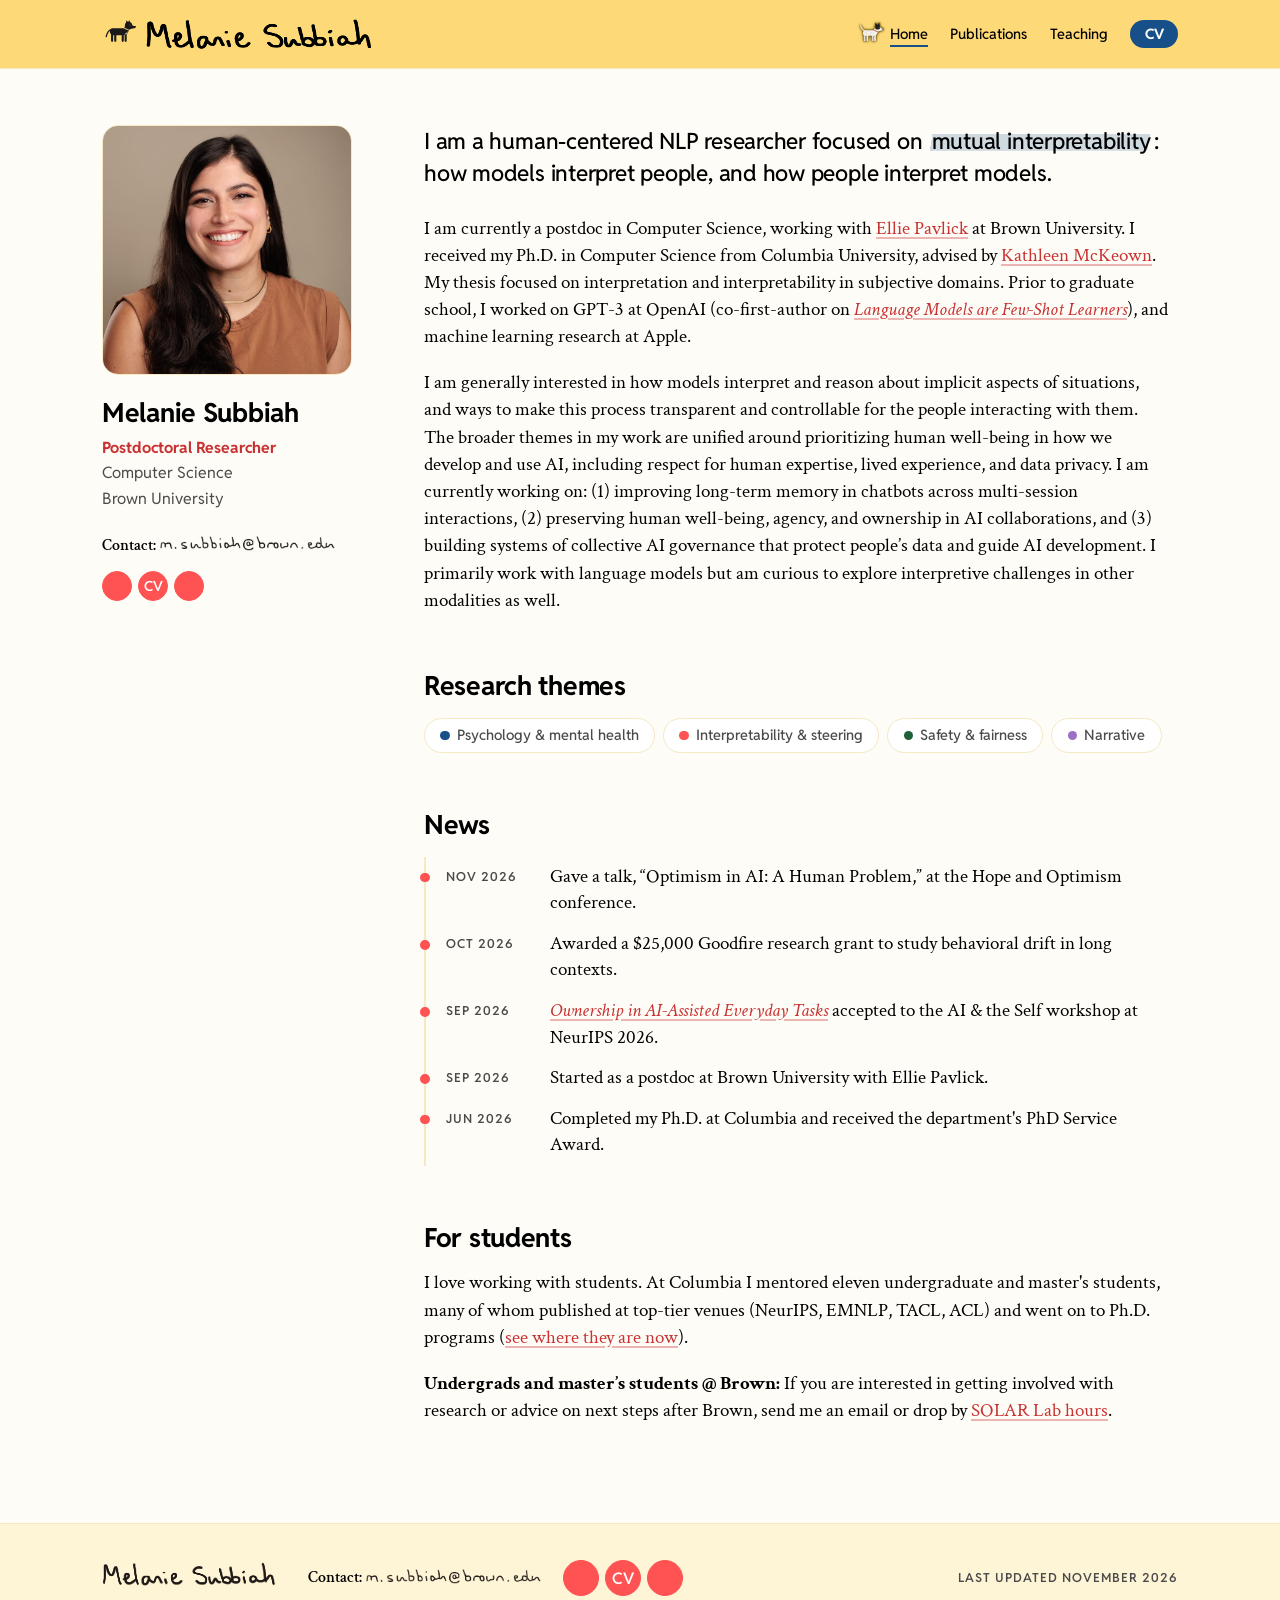
==== commit 8d48d888: "wording update" ====
--- a/index.html
+++ b/index.html
@@ -7,13 +7,13 @@
   <meta name="google-site-verification" content="v_KXJewHoq_SCTnVBv57Pz_Hg-CjJPvRETBQ6Ztv-lg">
 
   <title>Melanie Subbiah</title>
-  <meta name="description" content="Melanie Subbiah is a human-centered AI researcher and postdoc in computer science at Brown University, focused on mutual interpretability: how models interpret people, and how people interpret models.">
+  <meta name="description" content="Melanie Subbiah is a human-centered NLP researcher and postdoc in computer science at Brown University, focused on mutual interpretability: how models interpret people, and how people interpret models.">
   <link rel="canonical" href="https://melaniesubbiah.github.io/">
   <link rel="icon" type="image/svg+xml" href="assets/img/dog-1.svg">
 
   <meta property="og:site_name" content="Melanie Subbiah">
   <meta property="og:title" content="Melanie Subbiah">
-  <meta property="og:description" content="Melanie Subbiah is a human-centered AI researcher and postdoc in computer science at Brown University, focused on mutual interpretability: how models interpret people, and how people interpret models.">
+  <meta property="og:description" content="Melanie Subbiah is a human-centered NLP researcher and postdoc in computer science at Brown University, focused on mutual interpretability: how models interpret people, and how people interpret models.">
   <meta property="og:url" content="https://melaniesubbiah.github.io/">
   <meta property="og:type" content="website">
   <meta property="og:image" content="https://melaniesubbiah.github.io/assets/img/MelanieS--3square.jpg">
@@ -63,7 +63,7 @@
   <div class="content">
     <section id="about">
       <p class="intro">
-        I am a human-centered AI researcher focused on <mark>mutual interpretability</mark>: how models interpret people,
+        I am a human-centered NLP researcher focused on <mark>mutual interpretability</mark>: how models interpret people,
         and how people interpret models.
       </p>
       <p>
--- a/assets/css/style.css
+++ b/assets/css/style.css
@@ -210,9 +210,14 @@
 @media (max-width: 820px) {
   .home { grid-template-columns: 1fr; gap: 2.5rem; padding-top: 2.5rem; }
   .profile { position: static; display: grid; grid-template-columns: 130px 1fr; column-gap: 1.5rem; align-items: start; }
-  .profile-photo { grid-row: span 3; margin: 0; border-radius: 12px; }
+  .profile-photo { grid-row: 1 / 4; margin: 0; border-radius: 12px; }
+  .profile-name { grid-column: 2; grid-row: 1; }
+  .profile-title { grid-column: 2; grid-row: 2; }
   .profile-name { font-size: var(--fs-lg); }
-  .profile-links { grid-column: 1 / -1; margin-top: 1.25rem; display: flex; flex-wrap: wrap; gap: .25rem 1.25rem; }
+  .profile-title { margin-bottom: .2rem; }
+  .profile-links { display: contents; }   /* its items join the profile grid: icons beside the photo, under the title */
+  .profile-links .icons { grid-column: 2; grid-row: 3; padding-top: 0; align-self: start; }
+  .profile-links .email { grid-column: 1 / -1; grid-row: 4; margin-top: 1rem; }
 }
 
 .content { max-width: 46.5rem; }
